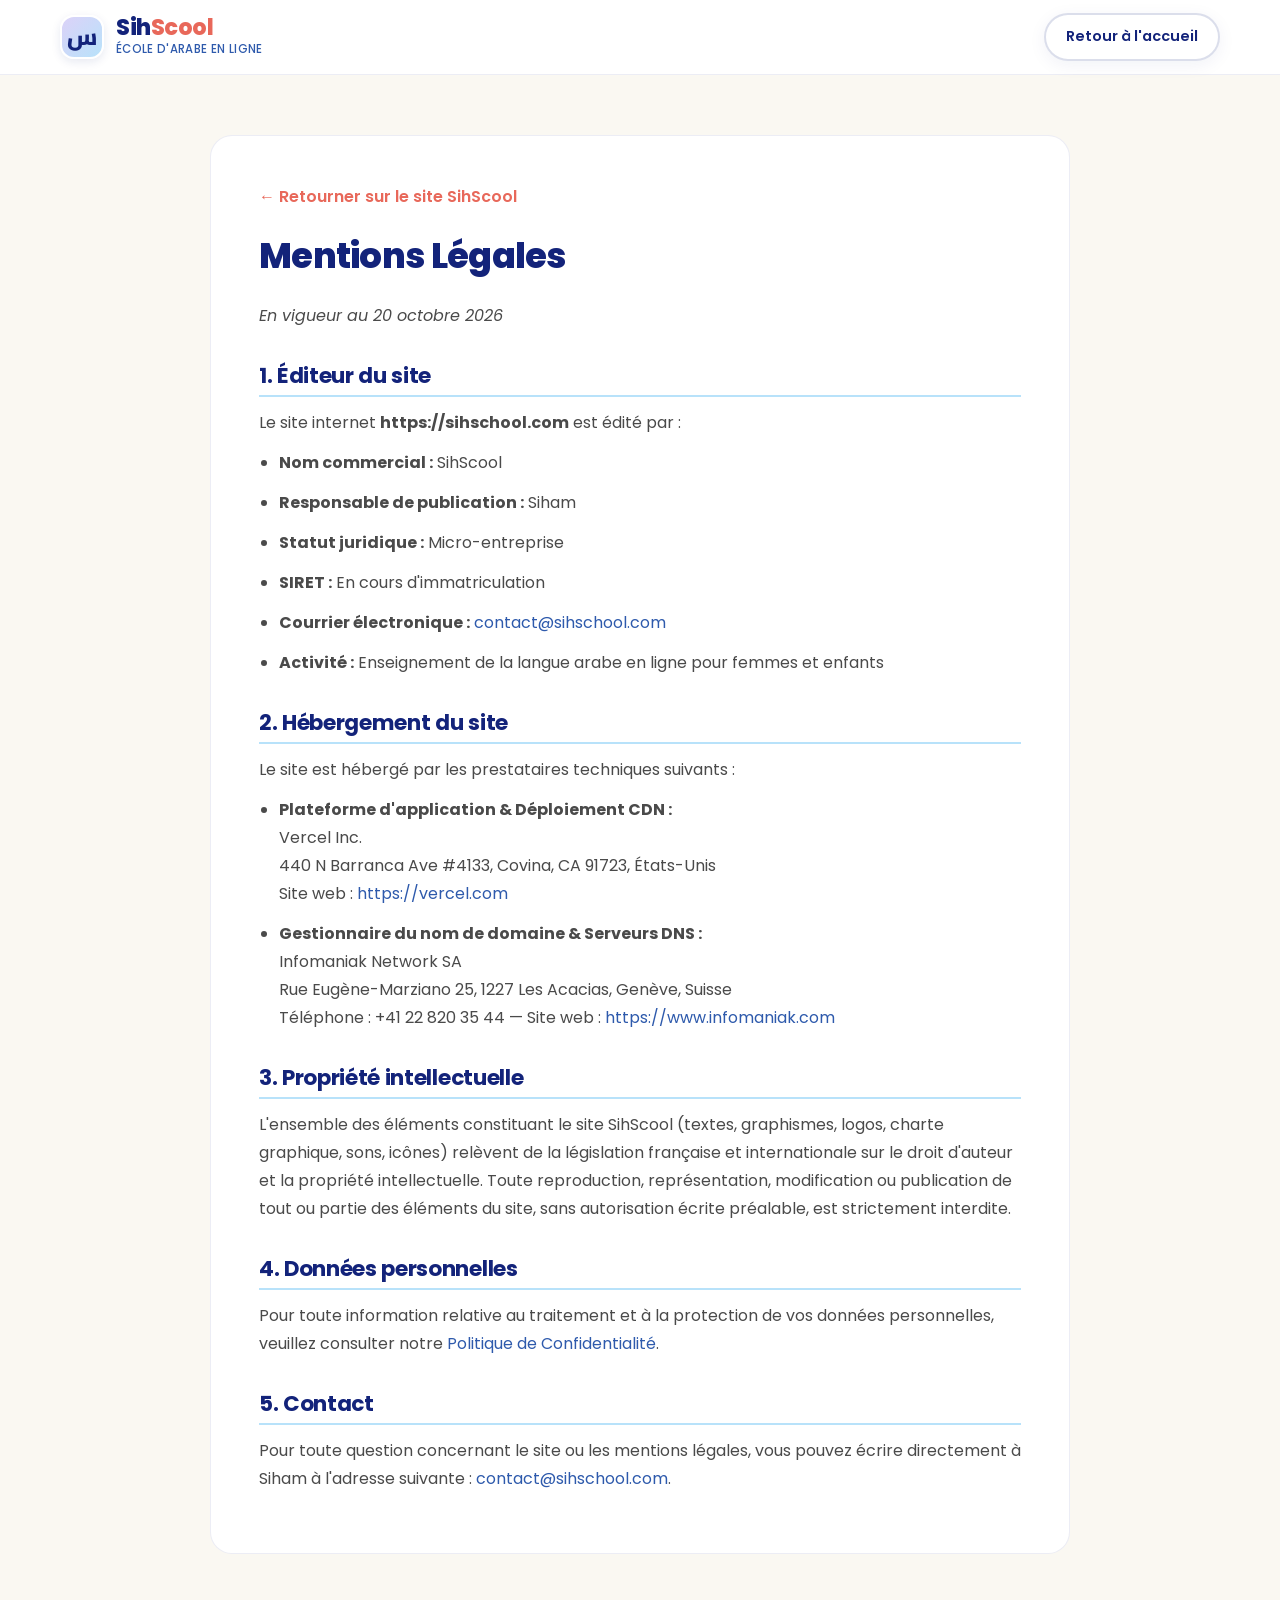
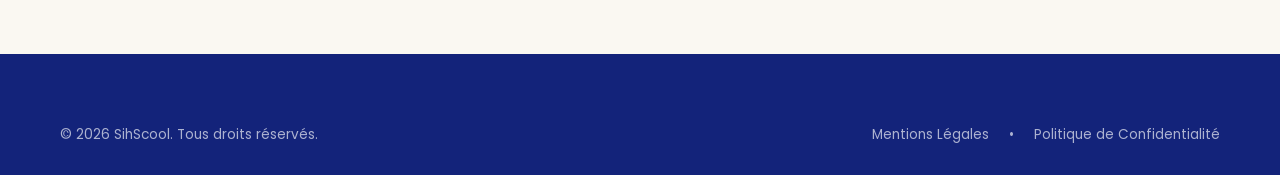
==== mentions-legales.html @ 09b66fe3 "Apply detailed revisions: 2 formulas (Groupe 30€ & Particulière sur demande), 3 official courses, na" ====
<!DOCTYPE html>
<html lang="fr" dir="ltr">
<head>
  <meta charset="UTF-8">
  <meta name="viewport" content="width=device-width, initial-scale=1.0">
  <title>Mentions Légales | SihScool</title>
  <meta name="description" content="Mentions légales du site SihScool, école d'arabe en ligne bienveillante pour femmes et enfants.">
  <meta name="theme-color" content="#13237A">
  <link rel="icon" href="data:image/svg+xml,<svg xmlns=%22http://www.w3.org/2000/svg%22 viewBox=%220 0 32 32%22 width=%2232%22 height=%2232%22><circle cx=%2216%22 cy=%2216%22 r=%2216%22 fill=%22%2313237A%22/><text x=%2216%22 y=%2222%22 font-size=%2218%22 text-anchor=%22middle%22 fill=%22%23FCF7EB%22 font-family=%22sans-serif%22 font-weight=%22bold%22>س</text></svg>">
  <link rel="preconnect" href="https://fonts.googleapis.com">
  <link rel="preconnect" href="https://fonts.gstatic.com" crossorigin>
  <link href="https://fonts.googleapis.com/css2?family=Cairo:wght@600;700&family=Poppins:wght@400;500;600;700&display=swap" rel="stylesheet">
  <link rel="stylesheet" href="css/style.css">
  <style>
    .legal-content-section {
      padding: 60px 0 100px;
      background-color: var(--c-ivory);
      min-height: 70vh;
    }
    .legal-card {
      background: #FFFFFF;
      border-radius: var(--radius-lg);
      padding: 48px;
      box-shadow: var(--shadow-sm);
      border: 1px solid rgba(19, 35, 122, 0.08);
      max-width: 860px;
      margin: 0 auto;
    }
    .legal-card h1 {
      font-size: 2.2rem;
      color: var(--c-night-blue);
      margin-bottom: 24px;
    }
    .legal-card h2 {
      font-size: 1.35rem;
      color: var(--c-night-blue);
      margin-top: 32px;
      margin-bottom: 12px;
      border-bottom: 2px solid var(--c-sky-blue);
      padding-bottom: 6px;
    }
    .legal-card p, .legal-card li {
      font-size: 1rem;
      color: #4A4A4A;
      line-height: 1.75;
      margin-bottom: 12px;
    }
    .legal-card ul {
      margin-left: 20px;
      margin-bottom: 16px;
    }
    .legal-back-link {
      display: inline-flex;
      align-items: center;
      gap: 8px;
      color: var(--c-coral);
      font-weight: 600;
      margin-bottom: 24px;
      text-decoration: none;
    }
    .legal-back-link:hover {
      text-decoration: underline;
    }
  </style>
</head>
<body>

  <!-- Header -->
  <header class="site-header">
    <div class="container nav-container">
      <a href="index.html" class="brand-logo" aria-label="SihScool - Accueil">
        <div class="logo-icon-box" aria-hidden="true">س</div>
        <div class="logo-text-group">
          <span class="logo-name">Sih<span>Scool</span></span>
          <span class="logo-tagline">École d'Arabe en Ligne</span>
        </div>
      </a>
      <div class="nav-actions">
        <a href="index.html" class="btn btn-secondary btn-sm">Retour à l'accueil</a>
      </div>
    </div>
  </header>

  <main class="legal-content-section">
    <div class="container">
      <div class="legal-card">
        <a href="index.html" class="legal-back-link">&larr; Retourner sur le site SihScool</a>
        
        <h1>Mentions Légales</h1>
        <p><em>En vigueur au 20 octobre 2026</em></p>

        <h2>1. Éditeur du site</h2>
        <p>Le site internet <strong>https://sihschool.com</strong> est édité par :</p>
        <ul>
          <li><strong>Nom commercial :</strong> SihScool</li>
          <li><strong>Responsable de publication :</strong> Siham</li>
          <li><strong>Statut juridique :</strong> Micro-entreprise</li>
          <li><strong>SIRET :</strong> En cours d'immatriculation</li>
          <li><strong>Courrier électronique :</strong> <a href="mailto:contact@sihschool.com">contact@sihschool.com</a></li>
          <li><strong>Activité :</strong> Enseignement de la langue arabe en ligne pour femmes et enfants</li>
        </ul>

        <h2>2. Hébergement du site</h2>
        <p>Le site est hébergé par les prestataires techniques suivants :</p>
        <ul>
          <li><strong>Plateforme d'application & Déploiement CDN :</strong><br>
            Vercel Inc.<br>
            440 N Barranca Ave #4133, Covina, CA 91723, États-Unis<br>
            Site web : <a href="https://vercel.com" target="_blank" rel="noopener noreferrer">https://vercel.com</a>
          </li>
          <li><strong>Gestionnaire du nom de domaine & Serveurs DNS :</strong><br>
            Infomaniak Network SA<br>
            Rue Eugène-Marziano 25, 1227 Les Acacias, Genève, Suisse<br>
            Téléphone : +41 22 820 35 44 — Site web : <a href="https://www.infomaniak.com" target="_blank" rel="noopener noreferrer">https://www.infomaniak.com</a>
          </li>
        </ul>

        <h2>3. Propriété intellectuelle</h2>
        <p>
          L'ensemble des éléments constituant le site SihScool (textes, graphismes, logos, charte graphique, sons, icônes) relèvent de la législation française et internationale sur le droit d'auteur et la propriété intellectuelle. Toute reproduction, représentation, modification ou publication de tout ou partie des éléments du site, sans autorisation écrite préalable, est strictement interdite.
        </p>

        <h2>4. Données personnelles</h2>
        <p>
          Pour toute information relative au traitement et à la protection de vos données personnelles, veuillez consulter notre <a href="politique-de-confidentialite.html">Politique de Confidentialité</a>.
        </p>

        <h2>5. Contact</h2>
        <p>
          Pour toute question concernant le site ou les mentions légales, vous pouvez écrire directement à Siham à l'adresse suivante : <a href="mailto:contact@sihschool.com">contact@sihschool.com</a>.
        </p>
      </div>
    </div>
  </main>

  <footer class="site-footer">
    <div class="container">
      <div class="footer-bottom" style="border-top: none; padding-top: 0;">
        <div>&copy; 2026 SihScool. Tous droits réservés.</div>
        <div class="footer-legal-links">
          <a href="mentions-legales.html">Mentions Légales</a>
          <span>•</span>
          <a href="politique-de-confidentialite.html">Politique de Confidentialité</a>
        </div>
      </div>
    </div>
  </footer>

</body>
</html>
---- css/style.css ----
/* ==========================================================================
   SIHSCOOL - Modern, Warm & Elegant Showcase Website
   Design System & Master Stylesheet
   Palette:
     --c-night-blue: #13237A (Titres et texte principal)
     --c-blue:       #2E5AAC (Liens et éléments secondaires)
     --c-coral:      #E8685A (Boutons CTA et mises en avant)
     --c-violet:     #8B6FD1 (Accents, badges, icônes)
     --c-yellow:     #FDE678 (Surlignages, étoiles, détails)
     --c-cream:      #FCF7EB (Fond des cartes)
     --c-lavender:   #DCD2F8 (Fonds de sections alternées)
     --c-sky-blue:   #B8E2FA (Fonds de sections alternées)
     --hero-grad-start: #B0DEFA
     --hero-grad-end:   #FAF4E4
   ========================================================================== */

@import url('https://fonts.googleapis.com/css2?family=Cairo:wght@500;600;700;800;900&family=Poppins:ital,wght@0,300;0,400;0,500;0,600;0,700;0,800;1,400;1,600&display=swap');

/* --- CSS VARIABLES & TOKENS --- */
:root {
  --c-night-blue: #13237A;
  --c-night-blue-rgb: 19, 35, 122;
  --c-night-blue-soft: #243588;
  --c-blue: #2E5AAC;
  --c-blue-rgb: 46, 90, 172;
  --c-coral: #E8685A;
  --c-coral-rgb: 232, 104, 90;
  --c-coral-hover: #D75547;
  --c-coral-light: #FBECE9;
  --c-violet: #8B6FD1;
  --c-violet-rgb: 139, 111, 209;
  --c-violet-light: #F1EEFB;
  --c-yellow: #FDE678;
  --c-yellow-rgb: 253, 230, 120;
  --c-cream: #FCF7EB;
  --c-cream-card: #FFFFFF;
  --c-lavender: #DCD2F8;
  --c-lavender-soft: #EDE8FC;
  --c-sky-blue: #B8E2FA;
  --c-sky-blue-soft: #E8F5FD;
  --hero-grad-start: #B0DEFA;
  --hero-grad-end: #FAF4E4;
  
  --c-text: #13237A;
  --c-text-muted: #3B4B8E;
  --c-white: #FFFFFF;
  
  /* Fonts */
  --font-main: 'Poppins', -apple-system, BlinkMacSystemFont, "Segoe UI", Roboto, sans-serif;
  --font-arabic: 'Cairo', 'Tajawal', -apple-system, sans-serif;
  
  /* Radii */
  --radius-sm: 8px;
  --radius-md: 14px;
  --radius-lg: 22px;
  --radius-xl: 32px;
  --radius-pill: 9999px;
  
  /* Shadows */
  --shadow-subtle: 0 4px 18px rgba(19, 35, 122, 0.06);
  --shadow-card: 0 10px 30px rgba(19, 35, 122, 0.08);
  --shadow-hover: 0 18px 40px rgba(19, 35, 122, 0.14);
  --shadow-coral: 0 8px 24px rgba(232, 104, 90, 0.35);
  
  /* Transitions */
  --trans-fast: 0.2s ease;
  --trans-normal: 0.3s cubic-bezier(0.16, 1, 0.3, 1);
  --trans-bounce: 0.4s cubic-bezier(0.34, 1.56, 0.64, 1);
  
  --container-max: 1200px;
}

/* --- RESET & GLOBAL BASE --- */
*, *::before, *::after {
  box-sizing: border-box;
  margin: 0;
  padding: 0;
}

html {
  scroll-behavior: smooth;
  font-size: 16px;
  -webkit-text-size-adjust: 100%;
}

body {
  font-family: var(--font-main);
  color: var(--c-text);
  background-color: #FAF8F2;
  line-height: 1.6;
  overflow-x: hidden;
  -webkit-font-smoothing: antialiased;
}

/* Typography Headings */
h1, h2, h3, h4, h5, h6 {
  color: var(--c-night-blue);
  font-family: var(--font-main);
  font-weight: 700;
  line-height: 1.25;
}

h1 {
  font-size: clamp(2.1rem, 4.5vw, 3.4rem);
  font-weight: 800;
  letter-spacing: -0.02em;
}

h2 {
  font-size: clamp(1.75rem, 3.2vw, 2.4rem);
  letter-spacing: -0.015em;
}

h3 {
  font-size: clamp(1.2rem, 2vw, 1.45rem);
  font-weight: 600;
}

p {
  color: var(--c-text-muted);
  font-size: 1.025rem;
  font-weight: 400;
}

a {
  color: var(--c-blue);
  text-decoration: none;
  transition: color var(--trans-fast);
}

a:hover {
  color: var(--c-night-blue);
}

img {
  max-width: 100%;
  height: auto;
  display: block;
}

button {
  font-family: inherit;
  cursor: pointer;
  border: none;
  background: none;
}

/* Arabic typography helper */
.ar-text {
  font-family: var(--font-arabic);
  direction: rtl;
  font-weight: 700;
  letter-spacing: 0;
  display: inline-block;
}

/* Highlight Yellow Decorator */
.highlight-yellow {
  background: linear-gradient(120deg, rgba(253, 230, 120, 0) 0%, rgba(253, 230, 120, 0.85) 15%, rgba(253, 230, 120, 0.95) 85%, rgba(253, 230, 120, 0) 100%);
  padding: 0.05em 0.3em;
  border-radius: 6px;
  display: inline;
  position: relative;
}

/* Layout container */
.container {
  width: 100%;
  max-width: var(--container-max);
  margin-left: auto;
  margin-right: auto;
  padding-left: 20px;
  padding-right: 20px;
}

/* Section Common Styling */
section {
  padding: 85px 0;
  position: relative;
}

@media (max-width: 768px) {
  section {
    padding: 55px 0;
  }
}

.section-header {
  text-align: center;
  max-width: 700px;
  margin: 0 auto 50px auto;
}

.section-badge {
  display: inline-flex;
  align-items: center;
  gap: 8px;
  background-color: var(--c-violet-light);
  color: var(--c-violet);
  padding: 6px 16px;
  border-radius: var(--radius-pill);
  font-size: 0.88rem;
  font-weight: 600;
  margin-bottom: 14px;
  box-shadow: 0 2px 8px rgba(139, 111, 209, 0.15);
}

.section-badge .ar-badge {
  font-family: var(--font-arabic);
  font-size: 0.95rem;
}

.section-header h2 {
  margin-bottom: 14px;
}

.section-header p {
  font-size: 1.08rem;
}

/* Background Variations */
.bg-cream {
  background-color: var(--c-cream);
}

.bg-lavender {
  background-color: var(--c-lavender);
}

.bg-sky-blue {
  background-color: var(--c-sky-blue);
}

.bg-white {
  background-color: var(--c-white);
}

/* Subtle Geometric Pattern Overlay */
.pattern-overlay {
  background-image: radial-gradient(rgba(19, 35, 122, 0.05) 1.5px, transparent 1.5px);
  background-size: 24px 24px;
}

/* --- BUTTONS --- */
.btn {
  display: inline-flex;
  align-items: center;
  justify-content: center;
  gap: 10px;
  padding: 14px 28px;
  border-radius: var(--radius-pill);
  font-weight: 600;
  font-size: 1rem;
  transition: all var(--trans-normal);
  text-align: center;
  cursor: pointer;
  border: 2px solid transparent;
}

.btn-coral {
  background-color: var(--c-coral);
  color: var(--c-white);
  box-shadow: var(--shadow-coral);
}

.btn-coral:hover {
  background-color: var(--c-coral-hover);
  color: var(--c-white);
  transform: translateY(-2px);
  box-shadow: 0 12px 28px rgba(232, 104, 90, 0.45);
}

.btn-secondary {
  background-color: var(--c-white);
  color: var(--c-night-blue);
  border-color: rgba(19, 35, 122, 0.15);
  box-shadow: var(--shadow-subtle);
}

.btn-secondary:hover {
  background-color: var(--c-cream);
  color: var(--c-blue);
  border-color: var(--c-blue);
  transform: translateY(-2px);
}

.btn-violet {
  background-color: var(--c-violet);
  color: var(--c-white);
  box-shadow: 0 6px 20px rgba(139, 111, 209, 0.35);
}

.btn-violet:hover {
  background-color: #7A5EC0;
  color: var(--c-white);
  transform: translateY(-2px);
}

.btn-whatsapp {
  background-color: #25D366;
  color: #FFFFFF;
  box-shadow: 0 6px 20px rgba(37, 211, 102, 0.35);
}

.btn-whatsapp:hover {
  background-color: #20BA5A;
  color: #FFFFFF;
  transform: translateY(-2px);
}

.btn-sm {
  padding: 10px 20px;
  font-size: 0.9rem;
}

.btn-lg {
  padding: 16px 34px;
  font-size: 1.08rem;
}

/* --- TOP ANNOUNCEMENT BAR --- */
.top-bar {
  background: linear-gradient(90deg, var(--c-night-blue) 0%, #20359C 100%);
  color: #FFFFFF;
  font-size: 0.85rem;
  padding: 9px 15px;
  text-align: center;
  position: relative;
  z-index: 102;
  font-weight: 500;
}

.top-bar strong {
  color: var(--c-yellow);
}

.top-bar a {
  color: var(--c-yellow);
  text-decoration: underline;
  margin-left: 8px;
  font-weight: 600;
}

.top-bar a:hover {
  color: #FFFFFF;
}

/* --- NAVBAR HEADER --- */
.site-header {
  position: sticky;
  top: 0;
  left: 0;
  right: 0;
  z-index: 100;
  background-color: rgba(255, 255, 255, 0.94);
  backdrop-filter: blur(14px);
  -webkit-backdrop-filter: blur(14px);
  border-bottom: 1px solid rgba(19, 35, 122, 0.08);
  transition: all var(--trans-fast);
}

.site-header.scrolled {
  box-shadow: 0 4px 20px rgba(19, 35, 122, 0.08);
}

.nav-container {
  display: flex;
  align-items: center;
  justify-content: space-between;
  height: 74px;
}

/* Brand Logo */
.brand-logo {
  display: flex;
  align-items: center;
  gap: 12px;
  text-decoration: none;
}

.logo-icon-box {
  width: 44px;
  height: 44px;
  border-radius: var(--radius-md);
  background: linear-gradient(135deg, var(--c-lavender) 0%, var(--c-sky-blue) 100%);
  display: flex;
  align-items: center;
  justify-content: center;
  color: var(--c-night-blue);
  font-family: var(--font-arabic);
  font-size: 1.45rem;
  font-weight: 800;
  box-shadow: 0 3px 10px rgba(19, 35, 122, 0.1);
  border: 2px solid #FFFFFF;
}

.logo-text-group {
  display: flex;
  flex-direction: column;
}

.logo-name {
  font-size: 1.4rem;
  font-weight: 800;
  color: var(--c-night-blue);
  letter-spacing: -0.02em;
  line-height: 1.1;
}

.logo-name span {
  color: var(--c-coral);
}

.logo-tagline {
  font-size: 0.72rem;
  color: var(--c-blue);
  font-weight: 500;
  letter-spacing: 0.03em;
  text-transform: uppercase;
}

/* Navigation Links */
.nav-menu {
  display: flex;
  align-items: center;
  list-style: none;
  gap: 24px;
}

.nav-link {
  font-size: 0.95rem;
  font-weight: 500;
  color: var(--c-night-blue);
  padding: 6px 2px;
  position: relative;
  transition: color var(--trans-fast);
}

.nav-link::after {
  content: '';
  position: absolute;
  bottom: 0;
  left: 0;
  width: 0;
  height: 2.5px;
  background-color: var(--c-coral);
  border-radius: var(--radius-pill);
  transition: width var(--trans-fast);
}

.nav-link:hover {
  color: var(--c-blue);
}

.nav-link:hover::after {
  width: 100%;
}

.nav-actions {
  display: flex;
  align-items: center;
  gap: 14px;
}

/* Mobile Toggle Hamburger */
.mobile-toggle {
  display: none;
  flex-direction: column;
  justify-content: space-around;
  width: 32px;
  height: 32px;
  background: transparent;
  border: none;
  cursor: pointer;
  padding: 0;
  z-index: 105;
}

.mobile-toggle span {
  width: 100%;
  height: 3px;
  background-color: var(--c-night-blue);
  border-radius: 4px;
  transition: all var(--trans-normal);
}

.mobile-toggle.active span:nth-child(1) {
  transform: translateY(10px) rotate(45deg);
}

.mobile-toggle.active span:nth-child(2) {
  opacity: 0;
}

.mobile-toggle.active span:nth-child(3) {
  transform: translateY(-10px) rotate(-45deg);
}

/* Mobile Drawer */
@media (max-width: 991px) {
  .mobile-toggle {
    display: flex;
  }
  
  .nav-menu {
    position: fixed;
    top: 0;
    right: -100%;
    width: 82%;
    max-width: 380px;
    height: 100vh;
    background-color: #FFFFFF;
    flex-direction: column;
    align-items: flex-start;
    padding: 100px 30px 40px 30px;
    gap: 20px;
    box-shadow: -10px 0 30px rgba(19, 35, 122, 0.15);
    transition: right 0.35s cubic-bezier(0.16, 1, 0.3, 1);
    z-index: 101;
    overflow-y: auto;
  }
  
  .nav-menu.open {
    right: 0;
  }
  
  .nav-link {
    font-size: 1.15rem;
    font-weight: 600;
    width: 100%;
    padding: 10px 0;
    border-bottom: 1px solid rgba(19, 35, 122, 0.06);
  }
  
  .nav-actions {
    display: none;
  }
  
  .nav-menu .mobile-nav-cta {
    display: block;
    width: 100%;
    margin-top: 15px;
  }
}

@media (min-width: 992px) {
  .nav-menu .mobile-nav-cta {
    display: none;
  }
}

/* --- HERO SECTION --- */
.hero-section {
  background: linear-gradient(180deg, var(--hero-grad-start) 0%, var(--hero-grad-end) 100%);
  padding: 70px 0 90px 0;
  position: relative;
  overflow: hidden;
}

.hero-grid {
  display: grid;
  grid-template-columns: 1.15fr 0.95fr;
  align-items: center;
  gap: 48px;
}

@media (max-width: 991px) {
  .hero-grid {
    grid-template-columns: 1fr;
    text-align: center;
    gap: 40px;
  }
}

.hero-content {
  position: relative;
  z-index: 2;
}

.hero-tag {
  display: inline-flex;
  align-items: center;
  gap: 10px;
  background-color: rgba(255, 255, 255, 0.9);
  color: var(--c-night-blue);
  padding: 8px 18px;
  border-radius: var(--radius-pill);
  font-size: 0.9rem;
  font-weight: 600;
  margin-bottom: 20px;
  box-shadow: 0 4px 14px rgba(19, 35, 122, 0.08);
  border: 1px solid rgba(255, 255, 255, 0.8);
}

.hero-tag .sparkle {
  color: var(--c-coral);
}

.hero-arabic-welcome {
  font-family: var(--font-arabic);
  font-size: 1.5rem;
  font-weight: 700;
  color: var(--c-violet);
  margin-bottom: 8px;
  display: flex;
  align-items: center;
  gap: 12px;
}

@media (max-width: 991px) {
  .hero-arabic-welcome {
    justify-content: center;
  }
}

.hero-arabic-welcome::before,
.hero-arabic-welcome::after {
  content: '✦';
  font-size: 0.9rem;
  color: var(--c-yellow);
}

.hero-title {
  margin-bottom: 22px;
}

.hero-description {
  font-size: 1.15rem;
  line-height: 1.7;
  color: var(--c-text-muted);
  margin-bottom: 32px;
  max-width: 580px;
}

@media (max-width: 991px) {
  .hero-description {
    margin-left: auto;
    margin-right: auto;
  }
}

.hero-cta-group {
  display: flex;
  flex-wrap: wrap;
  align-items: center;
  gap: 16px;
  margin-bottom: 34px;
}

@media (max-width: 991px) {
  .hero-cta-group {
    justify-content: center;
  }
}

.hero-trust-row {
  display: flex;
  align-items: center;
  flex-wrap: wrap;
  gap: 22px;
  padding-top: 18px;
  border-top: 1px solid rgba(19, 35, 122, 0.1);
}

@media (max-width: 991px) {
  .hero-trust-row {
    justify-content: center;
  }
}

.trust-item {
  display: flex;
  align-items: center;
  gap: 8px;
  font-size: 0.88rem;
  font-weight: 600;
  color: var(--c-night-blue);
}

.trust-icon {
  width: 24px;
  height: 24px;
  border-radius: 50%;
  background-color: var(--c-cream);
  display: inline-flex;
  align-items: center;
  justify-content: center;
  color: var(--c-coral);
  font-size: 0.8rem;
}

/* Hero Media / Illustration with Arch */
.hero-media-wrapper {
  position: relative;
  display: flex;
  justify-content: center;
}

.arch-frame {
  position: relative;
  width: 100%;
  max-width: 480px;
  border-radius: 240px 240px 32px 32px;
  overflow: hidden;
  box-shadow: 0 20px 50px rgba(19, 35, 122, 0.18);
  border: 8px solid #FFFFFF;
  background-color: var(--c-cream);
}

.arch-frame img {
  width: 100%;
  height: 100%;
  object-fit: cover;
  transition: transform 0.6s ease;
}

.arch-frame:hover img {
  transform: scale(1.03);
}

/* Floating Elements & Badges */
.floating-badge {
  position: absolute;
  background: rgba(255, 255, 255, 0.95);
  backdrop-filter: blur(8px);
  padding: 12px 18px;
  border-radius: var(--radius-lg);
  box-shadow: 0 10px 30px rgba(19, 35, 122, 0.12);
  display: flex;
  align-items: center;
  gap: 12px;
  z-index: 3;
  border: 1px solid rgba(255, 255, 255, 0.8);
  animation: floatSlow 5s ease-in-out infinite;
}

.badge-top-left {
  top: 8%;
  left: -20px;
  animation-delay: 0s;
}

.badge-bottom-right {
  bottom: 10%;
  right: -15px;
  animation-delay: 2.5s;
}

@media (max-width: 576px) {
  .badge-top-left {
    left: 5px;
    top: 2%;
    padding: 8px 12px;
    font-size: 0.8rem;
  }
  .badge-bottom-right {
    right: 5px;
    bottom: 2%;
    padding: 8px 12px;
    font-size: 0.8rem;
  }
}

.floating-badge .badge-icon {
  width: 38px;
  height: 38px;
  border-radius: var(--radius-md);
  background-color: var(--c-lavender);
  display: flex;
  align-items: center;
  justify-content: center;
  color: var(--c-violet);
  font-size: 1.2rem;
}

.floating-badge .badge-title {
  font-size: 0.85rem;
  font-weight: 700;
  color: var(--c-night-blue);
  line-height: 1.2;
}

.floating-badge .badge-sub {
  font-size: 0.75rem;
  color: var(--c-blue);
  font-weight: 500;
}

/* Decorative Floating Arabic Letters */
.arabic-letter-particle {
  position: absolute;
  font-family: var(--font-arabic);
  font-size: 2.2rem;
  font-weight: 800;
  color: rgba(139, 111, 209, 0.28);
  pointer-events: none;
  user-select: none;
  animation: floatLetter 6s ease-in-out infinite alternate;
}

.letter-1 { top: 12%; left: 8%; animation-duration: 7s; }
.letter-2 { bottom: 15%; left: 15%; font-size: 3rem; color: rgba(232, 104, 90, 0.22); animation-duration: 9s; }
.letter-3 { top: 18%; right: 6%; font-size: 2.6rem; color: rgba(46, 90, 172, 0.25); animation-duration: 8s; }
.letter-4 { bottom: 25%; right: 12%; animation-duration: 6.5s; }

@keyframes floatSlow {
  0%, 100% { transform: translateY(0); }
  50% { transform: translateY(-10px); }
}

@keyframes floatLetter {
  0% { transform: translateY(0) rotate(0deg); }
  100% { transform: translateY(-16px) rotate(6deg); }
}

/* --- STATS / REASSURANCE BAR --- */
.stats-bar {
  background-color: #FFFFFF;
  padding: 34px 0;
  border-bottom: 1px solid rgba(19, 35, 122, 0.06);
}

.stats-grid {
  display: grid;
  grid-template-columns: repeat(4, 1fr);
  gap: 24px;
}

@media (max-width: 991px) {
  .stats-grid {
    grid-template-columns: repeat(2, 1fr);
  }
}

@media (max-width: 576px) {
  .stats-grid {
    grid-template-columns: 1fr;
    gap: 18px;
  }
}

.stat-card {
  display: flex;
  align-items: center;
  gap: 16px;
  padding: 12px 16px;
  border-radius: var(--radius-md);
  background-color: var(--c-cream);
  border: 1px solid rgba(19, 35, 122, 0.05);
  transition: transform var(--trans-fast);
}

.stat-card:hover {
  transform: translateY(-3px);
  background-color: #FFFFFF;
  box-shadow: var(--shadow-subtle);
}

.stat-icon {
  width: 48px;
  height: 48px;
  border-radius: var(--radius-md);
  background: linear-gradient(135deg, var(--c-sky-blue) 0%, var(--c-lavender) 100%);
  display: flex;
  align-items: center;
  justify-content: center;
  color: var(--c-night-blue);
  font-size: 1.3rem;
  flex-shrink: 0;
}

.stat-info h4 {
  font-size: 1.15rem;
  font-weight: 700;
  color: var(--c-night-blue);
  line-height: 1.2;
}

.stat-info p {
  font-size: 0.85rem;
  color: var(--c-text-muted);
}

/* --- FORMATIONS SECTION --- */
.formations-section {
  background-color: #FAF8F2;
}

.course-filter-nav {
  display: flex;
  justify-content: center;
  gap: 12px;
  margin-bottom: 45px;
  flex-wrap: wrap;
}

.filter-btn {
  padding: 10px 24px;
  border-radius: var(--radius-pill);
  font-size: 0.95rem;
  font-weight: 600;
  color: var(--c-night-blue);
  background-color: #FFFFFF;
  border: 1.5px solid rgba(19, 35, 122, 0.12);
  transition: all var(--trans-fast);
  cursor: pointer;
}

.filter-btn:hover {
  border-color: var(--c-blue);
  color: var(--c-blue);
}

.filter-btn.active {
  background-color: var(--c-night-blue);
  color: #FFFFFF;
  border-color: var(--c-night-blue);
  box-shadow: 0 4px 16px rgba(19, 35, 122, 0.2);
}

.courses-grid {
  display: grid;
  grid-template-columns: repeat(3, 1fr);
  gap: 32px;
}

@media (max-width: 991px) {
  .courses-grid {
    grid-template-columns: repeat(2, 1fr);
  }
}

@media (max-width: 767px) {
  .courses-grid {
    grid-template-columns: 1fr;
  }
}

.course-card {
  background-color: var(--c-cream);
  border-radius: var(--radius-xl);
  padding: 32px 28px;
  display: flex;
  flex-direction: column;
  border: 1px solid rgba(19, 35, 122, 0.08);
  box-shadow: var(--shadow-subtle);
  transition: all var(--trans-normal);
  position: relative;
  overflow: hidden;
}

.course-card::before {
  content: '';
  position: absolute;
  top: 0;
  left: 0;
  right: 0;
  height: 6px;
  background: linear-gradient(90deg, var(--c-violet) 0%, var(--c-coral) 100%);
  opacity: 0;
  transition: opacity var(--trans-fast);
}

.course-card:hover {
  transform: translateY(-8px);
  box-shadow: var(--shadow-card);
  border-color: rgba(139, 111, 209, 0.3);
}

.course-card:hover::before {
  opacity: 1;
}

.card-top-meta {
  display: flex;
  align-items: center;
  justify-content: space-between;
  margin-bottom: 20px;
}

.audience-badge {
  display: inline-flex;
  align-items: center;
  gap: 6px;
  padding: 6px 14px;
  border-radius: var(--radius-pill);
  font-size: 0.8rem;
  font-weight: 700;
  text-transform: uppercase;
  letter-spacing: 0.04em;
}

.badge-women {
  background-color: var(--c-lavender);
  color: var(--c-night-blue);
}

.badge-kids {
  background-color: var(--c-sky-blue);
  color: var(--c-night-blue);
}

.badge-both {
  background-color: var(--c-yellow);
  color: var(--c-night-blue);
}

.arabic-pill {
  font-family: var(--font-arabic);
  font-size: 1.3rem;
  color: var(--c-violet);
  background-color: #FFFFFF;
  width: 44px;
  height: 44px;
  border-radius: 50%;
  display: flex;
  align-items: center;
  justify-content: center;
  box-shadow: 0 3px 10px rgba(19, 35, 122, 0.08);
}

.course-card h3 {
  font-size: 1.4rem;
  margin-bottom: 12px;
  color: var(--c-night-blue);
}

.course-card .course-desc {
  font-size: 0.95rem;
  color: var(--c-text-muted);
  line-height: 1.6;
  margin-bottom: 24px;
  flex-grow: 1;
}

.course-features-list {
  list-style: none;
  margin-bottom: 26px;
  padding-top: 18px;
  border-top: 1px solid rgba(19, 35, 122, 0.08);
}

.course-features-list li {
  display: flex;
  align-items: flex-start;
  gap: 10px;
  font-size: 0.9rem;
  color: var(--c-night-blue);
  margin-bottom: 10px;
}

.course-features-list li svg {
  color: var(--c-coral);
  flex-shrink: 0;
  margin-top: 3px;
}

.course-card-footer {
  margin-top: auto;
}

/* --- ESPACE FEMMES SECTION --- */
.women-section {
  background-color: var(--c-lavender);
  position: relative;
  overflow: hidden;
}

.split-layout {
  display: grid;
  grid-template-columns: 1fr 1fr;
  align-items: center;
  gap: 56px;
}

@media (max-width: 991px) {
  .split-layout {
    grid-template-columns: 1fr;
    gap: 40px;
  }
}

.split-visual {
  position: relative;
}

.arch-visual-card {
  border-radius: 200px 200px 28px 28px;
  overflow: hidden;
  box-shadow: 0 18px 45px rgba(19, 35, 122, 0.15);
  border: 7px solid #FFFFFF;
  background-color: #FFFFFF;
}

.arch-visual-card img {
  width: 100%;
  height: 480px;
  object-fit: cover;
}

@media (max-width: 767px) {
  .arch-visual-card img {
    height: 340px;
  }
}

.feature-benefits-list {
  display: flex;
  flex-direction: column;
  gap: 20px;
  margin: 30px 0 36px 0;
}

.benefit-card {
  display: flex;
  align-items: flex-start;
  gap: 16px;
  background-color: rgba(255, 255, 255, 0.85);
  backdrop-filter: blur(8px);
  padding: 18px 22px;
  border-radius: var(--radius-lg);
  border: 1px solid rgba(255, 255, 255, 0.9);
  box-shadow: 0 4px 16px rgba(19, 35, 122, 0.05);
  transition: transform var(--trans-fast);
}

.benefit-card:hover {
  transform: translateX(6px);
  background-color: #FFFFFF;
}

.benefit-icon-box {
  width: 44px;
  height: 44px;
  border-radius: var(--radius-md);
  background-color: var(--c-violet-light);
  color: var(--c-violet);
  display: flex;
  align-items: center;
  justify-content: center;
  font-size: 1.25rem;
  flex-shrink: 0;
}

.benefit-text h4 {
  font-size: 1.08rem;
  color: var(--c-night-blue);
  margin-bottom: 4px;
}

.benefit-text p {
  font-size: 0.92rem;
  color: var(--c-text-muted);
  line-height: 1.5;
}

/* --- ESPACE ENFANTS SECTION --- */
.kids-section {
  background-color: var(--c-sky-blue);
  position: relative;
  overflow: hidden;
}

.kids-visual-card {
  border-radius: 28px 28px 200px 200px;
  overflow: hidden;
  box-shadow: 0 18px 45px rgba(19, 35, 122, 0.15);
  border: 7px solid #FFFFFF;
  background-color: #FFFFFF;
}

.kids-visual-card img {
  width: 100%;
  height: 480px;
  object-fit: cover;
}

@media (max-width: 767px) {
  .kids-visual-card img {
    height: 340px;
  }
}

.kids-card-style {
  background-color: rgba(255, 255, 255, 0.88);
}

.kids-card-style .benefit-icon-box {
  background-color: var(--c-yellow);
  color: var(--c-night-blue);
}

/* --- INTERACTIVE MINI ATELIER DE L'ALPHABET (AVEC VRAIS SONS NOUVELLE VERSION MOBILE) --- */
.alphabet-workshop {
  background-color: #FAF8F2;
  border-top: 1px dashed rgba(19, 35, 122, 0.12);
  border-bottom: 1px dashed rgba(19, 35, 122, 0.12);
  text-align: center;
  padding: 85px 0;
}

.alphabet-grid {
  display: grid;
  grid-template-columns: repeat(8, 1fr);
  gap: 14px;
  max-width: 900px;
  margin: 0 auto 30px auto;
}

@media (max-width: 991px) {
  .alphabet-grid {
    grid-template-columns: repeat(4, 1fr);
  }
}

@media (max-width: 576px) {
  .alphabet-grid {
    grid-template-columns: repeat(4, 1fr);
    gap: 10px;
  }
}

.letter-btn {
  background-color: #FFFFFF;
  border: 2px solid rgba(19, 35, 122, 0.1);
  border-radius: var(--radius-lg);
  padding: 16px 8px;
  display: flex;
  flex-direction: column;
  align-items: center;
  justify-content: center;
  cursor: pointer;
  transition: all var(--trans-bounce);
  box-shadow: 0 3px 10px rgba(19, 35, 122, 0.05);
  -webkit-tap-highlight-color: transparent;
}

.letter-btn:hover,
.letter-btn.active {
  transform: translateY(-6px) scale(1.05);
  border-color: var(--c-coral);
  box-shadow: 0 10px 24px rgba(232, 104, 90, 0.25);
  background-color: var(--c-cream);
}

.letter-char {
  font-family: var(--font-arabic);
  font-size: 2.1rem;
  font-weight: 800;
  color: var(--c-night-blue);
  line-height: 1.1;
}

.letter-name {
  font-size: 0.78rem;
  font-weight: 600;
  color: var(--c-blue);
  margin-top: 4px;
  text-transform: uppercase;
}

.alphabet-feedback-box {
  background-color: #FFFFFF;
  border-radius: var(--radius-xl);
  padding: 24px 30px;
  max-width: 640px;
  margin: 0 auto;
  box-shadow: var(--shadow-card);
  display: flex;
  align-items: center;
  justify-content: space-between;
  gap: 20px;
  border: 2px solid var(--c-lavender);
}

@media (max-width: 576px) {
  .alphabet-feedback-box {
    flex-direction: column;
    text-align: center;
  }
}

.feedback-left {
  display: flex;
  align-items: center;
  gap: 18px;
}

.sound-play-badge {
  width: 54px;
  height: 54px;
  border-radius: 50%;
  background-color: var(--c-coral-light);
  color: var(--c-coral);
  display: flex;
  align-items: center;
  justify-content: center;
  font-size: 1.4rem;
  cursor: pointer;
  transition: transform var(--trans-fast);
  border: 2px solid var(--c-coral);
  flex-shrink: 0;
  -webkit-tap-highlight-color: transparent;
}

.sound-play-badge:hover,
.sound-play-badge:active {
  transform: scale(1.1);
}

.feedback-details h4 {
  font-size: 1.25rem;
  margin-bottom: 3px;
  color: var(--c-night-blue);
}

.feedback-details p {
  font-size: 0.92rem;
  color: var(--c-text-muted);
}

/* --- POURQUOI SIHSCOOL SECTION --- */
.why-section {
  background-color: #FFFFFF;
}

.why-grid {
  display: grid;
  grid-template-columns: repeat(4, 1fr);
  gap: 26px;
}

@media (max-width: 991px) {
  .why-grid {
    grid-template-columns: repeat(2, 1fr);
  }
}

@media (max-width: 576px) {
  .why-grid {
    grid-template-columns: 1fr;
  }
}

.why-card {
  background-color: var(--c-cream);
  padding: 36px 26px;
  border-radius: var(--radius-xl);
  border: 1px solid rgba(19, 35, 122, 0.06);
  transition: all var(--trans-normal);
  text-align: left;
}

.why-card:hover {
  transform: translateY(-8px);
  background-color: #FFFFFF;
  box-shadow: var(--shadow-hover);
  border-color: rgba(139, 111, 209, 0.25);
}

.why-icon-box {
  width: 60px;
  height: 60px;
  border-radius: var(--radius-lg);
  background-color: var(--c-lavender);
  color: var(--c-night-blue);
  display: flex;
  align-items: center;
  justify-content: center;
  font-size: 1.6rem;
  margin-bottom: 22px;
  box-shadow: 0 4px 14px rgba(139, 111, 209, 0.2);
}

.why-card:nth-child(2) .why-icon-box {
  background-color: var(--c-sky-blue);
}

.why-card:nth-child(3) .why-icon-box {
  background-color: var(--c-yellow);
}

.why-card:nth-child(4) .why-icon-box {
  background-color: var(--c-coral-light);
  color: var(--c-coral);
}

.why-card h3 {
  font-size: 1.25rem;
  margin-bottom: 10px;
}

.why-card p {
  font-size: 0.95rem;
  color: var(--c-text-muted);
  line-height: 1.6;
}

/* --- COMMENT CA MARCHE SECTION --- */
.steps-section {
  background-color: var(--c-cream);
}

.steps-grid {
  display: grid;
  grid-template-columns: repeat(3, 1fr);
  gap: 32px;
  position: relative;
}

@media (max-width: 991px) {
  .steps-grid {
    grid-template-columns: 1fr;
    gap: 36px;
  }
}

.step-card {
  background-color: #FFFFFF;
  border-radius: var(--radius-xl);
  padding: 40px 30px;
  box-shadow: var(--shadow-subtle);
  border: 1px solid rgba(19, 35, 122, 0.07);
  position: relative;
  text-align: center;
  transition: transform var(--trans-normal);
}

.step-card:hover {
  transform: translateY(-6px);
  box-shadow: var(--shadow-card);
}

.step-number-pill {
  width: 52px;
  height: 52px;
  border-radius: 50%;
  background: linear-gradient(135deg, var(--c-night-blue) 0%, var(--c-blue) 100%);
  color: #FFFFFF;
  font-size: 1.35rem;
  font-weight: 800;
  display: flex;
  align-items: center;
  justify-content: center;
  margin: -66px auto 20px auto;
  box-shadow: 0 6px 18px rgba(19, 35, 122, 0.25);
  border: 4px solid var(--c-cream);
}

.step-icon-svg {
  width: 50px;
  height: 50px;
  margin: 0 auto 16px auto;
  color: var(--c-coral);
}

.step-card h3 {
  font-size: 1.3rem;
  margin-bottom: 12px;
}

.step-card p {
  font-size: 0.96rem;
  line-height: 1.6;
}

/* --- PRICING / TARIFS SECTION (2 FORMULES : GROUPE & PARTICULIÈRE) --- */
.pricing-section {
  background: linear-gradient(180deg, #FAF8F2 0%, #FFFFFF 100%);
  padding: 90px 0;
}

.pricing-grid {
  display: grid;
  grid-template-columns: repeat(2, 1fr);
  gap: 36px;
  max-width: 920px;
  margin: 0 auto;
  align-items: stretch;
}

@media (max-width: 860px) {
  .pricing-grid {
    grid-template-columns: 1fr;
    max-width: 480px;
  }
}

.pricing-card {
  background-color: #FFFFFF;
  border-radius: var(--radius-xl);
  padding: 44px 36px;
  border: 2px solid rgba(19, 35, 122, 0.08);
  box-shadow: var(--shadow-subtle);
  display: flex;
  flex-direction: column;
  position: relative;
  transition: all var(--trans-normal);
  text-align: left;
}

.pricing-card:hover {
  transform: translateY(-6px);
  box-shadow: var(--shadow-card);
}

.pricing-card.featured {
  background: linear-gradient(180deg, #FFFFFF 0%, #FCF7EB 100%);
  border-color: var(--c-coral);
  box-shadow: 0 16px 45px rgba(232, 104, 90, 0.18);
}

.pricing-badge-pill {
  position: absolute;
  top: -16px;
  left: 50%;
  transform: translateX(-50%);
  background: linear-gradient(135deg, var(--c-coral) 0%, #D45042 100%);
  color: #FFFFFF;
  font-size: 0.82rem;
  font-weight: 800;
  text-transform: uppercase;
  letter-spacing: 0.05em;
  padding: 7px 22px;
  border-radius: var(--radius-pill);
  box-shadow: 0 4px 14px rgba(232, 104, 90, 0.35);
  white-space: nowrap;
}

.pricing-card-header {
  border-bottom: 1px dashed rgba(19, 35, 122, 0.12);
  padding-bottom: 22px;
  margin-bottom: 24px;
}

.pricing-card-header h3 {
  font-size: 1.65rem;
  color: var(--c-night-blue);
  margin-bottom: 6px;
  font-weight: 800;
}

.pricing-card-header p {
  font-size: 0.95rem;
  color: var(--c-text-muted);
  line-height: 1.5;
  margin: 0;
}

.pricing-price-box {
  display: flex;
  align-items: baseline;
  gap: 6px;
  margin: 18px 0 10px 0;
}

.pricing-price-box .price-val {
  font-size: 3.2rem;
  font-weight: 900;
  color: var(--c-night-blue);
  line-height: 1;
}

.pricing-card.featured .pricing-price-box .price-val {
  color: var(--c-coral);
}

.pricing-price-box .price-period {
  font-size: 1.15rem;
  font-weight: 700;
  color: var(--c-blue);
}

.pricing-features-list {
  list-style: none;
  padding: 0;
  margin: 0 0 32px 0;
  flex-grow: 1;
  display: flex;
  flex-direction: column;
  gap: 15px;
}

.pricing-features-list li {
  display: flex;
  align-items: flex-start;
  gap: 12px;
  font-size: 0.95rem;
  color: var(--c-text-main);
  line-height: 1.45;
}

.pricing-features-list li svg {
  color: var(--c-coral);
  flex-shrink: 0;
  margin-top: 2px;
}

.pricing-card-footer {
  margin-top: auto;
}

.btn-glow {
  position: relative;
  animation: pulseGlow 2.5s infinite;
}

@keyframes pulseGlow {
  0% {
    box-shadow: 0 0 0 0 rgba(232, 104, 90, 0.55), 0 8px 24px rgba(232, 104, 90, 0.35);
  }
  70% {
    box-shadow: 0 0 0 16px rgba(232, 104, 90, 0), 0 12px 28px rgba(232, 104, 90, 0.45);
  }
  100% {
    box-shadow: 0 0 0 0 rgba(232, 104, 90, 0), 0 8px 24px rgba(232, 104, 90, 0.35);
  }
}

.pricing-guarantee-note {
  max-width: 800px;
  margin: 35px auto 0 auto;
  text-align: center;
  background-color: var(--c-cream);
  padding: 16px 24px;
  border-radius: var(--radius-pill);
  font-size: 0.94rem;
  color: var(--c-blue);
  border: 1px dashed rgba(19, 35, 122, 0.15);
}

/* --- TESTIMONIALS / TEMOIGNAGES SECTION --- */
.testimonials-section {
  background-color: var(--c-lavender);
}

.testimonials-grid {
  display: grid;
  grid-template-columns: repeat(3, 1fr);
  gap: 30px;
}

@media (max-width: 991px) {
  .testimonials-grid {
    grid-template-columns: 1fr;
    max-width: 580px;
    margin: 0 auto;
  }
}

.testimonial-card {
  background-color: #FFFFFF;
  border-radius: var(--radius-xl);
  padding: 34px 28px;
  box-shadow: var(--shadow-subtle);
  border: 1px solid rgba(255, 255, 255, 0.8);
  display: flex;
  flex-direction: column;
  position: relative;
  transition: transform var(--trans-normal);
}

.testimonial-card:hover {
  transform: translateY(-6px);
  box-shadow: var(--shadow-card);
}

.stars-rating {
  color: #F8B84E;
  display: flex;
  gap: 4px;
  font-size: 1.1rem;
  margin-bottom: 16px;
}

.testimonial-quote {
  font-size: 0.98rem;
  font-style: italic;
  color: var(--c-night-blue);
  line-height: 1.65;
  margin-bottom: 24px;
  flex-grow: 1;
}

.testimonial-author {
  display: flex;
  align-items: center;
  gap: 14px;
  padding-top: 16px;
  border-top: 1px solid rgba(19, 35, 122, 0.08);
}

.author-avatar {
  width: 48px;
  height: 48px;
  border-radius: 50%;
  background: linear-gradient(135deg, var(--c-sky-blue) 0%, var(--c-lavender) 100%);
  display: flex;
  align-items: center;
  justify-content: center;
  font-weight: 700;
  color: var(--c-night-blue);
  font-size: 1.1rem;
  border: 2px solid #FFFFFF;
}

.author-info h4 {
  font-size: 1rem;
  margin-bottom: 2px;
}

.author-info span {
  font-size: 0.8rem;
  color: var(--c-blue);
  font-weight: 500;
}

/* --- FAQ SECTION --- */
.faq-section {
  background-color: #FFFFFF;
}

.faq-container {
  max-width: 820px;
  margin: 0 auto;
}

.faq-item {
  background-color: var(--c-cream);
  border-radius: var(--radius-lg);
  margin-bottom: 16px;
  border: 1px solid rgba(19, 35, 122, 0.07);
  overflow: hidden;
  transition: all var(--trans-fast);
}

.faq-item.active {
  border-color: var(--c-violet);
  box-shadow: var(--shadow-subtle);
}

.faq-question {
  width: 100%;
  padding: 22px 26px;
  display: flex;
  align-items: center;
  justify-content: space-between;
  gap: 16px;
  text-align: left;
  font-size: 1.1rem;
  font-weight: 600;
  color: var(--c-night-blue);
  background: none;
  border: none;
  cursor: pointer;
  transition: color var(--trans-fast);
}

.faq-question:hover {
  color: var(--c-blue);
}

.faq-icon {
  width: 32px;
  height: 32px;
  border-radius: 50%;
  background-color: #FFFFFF;
  display: flex;
  align-items: center;
  justify-content: center;
  color: var(--c-night-blue);
  font-size: 1.1rem;
  transition: transform var(--trans-normal), background-color var(--trans-fast);
  flex-shrink: 0;
  box-shadow: 0 2px 6px rgba(19, 35, 122, 0.08);
}

.faq-item.active .faq-icon {
  transform: rotate(45deg);
  background-color: var(--c-coral);
  color: #FFFFFF;
}

.faq-answer {
  max-height: 0;
  overflow: hidden;
  transition: max-height 0.35s cubic-bezier(0.16, 1, 0.3, 1), padding 0.35s ease;
  padding: 0 26px;
}

.faq-item.active .faq-answer {
  max-height: 400px;
  padding: 0 26px 24px 26px;
}

.faq-answer p {
  font-size: 0.98rem;
  line-height: 1.7;
  color: var(--c-text-muted);
}

/* --- CONTACT & RESERVATION SECTION --- */
.contact-section {
  background: linear-gradient(180deg, var(--c-sky-blue) 0%, var(--c-cream) 100%);
  position: relative;
}

.contact-grid {
  display: grid;
  grid-template-columns: 1fr 1.3fr;
  gap: 48px;
  align-items: start;
}

@media (max-width: 991px) {
  .contact-grid {
    grid-template-columns: 1fr;
  }
}

.contact-info-card {
  background-color: #FFFFFF;
  border-radius: var(--radius-xl);
  padding: 38px 32px;
  box-shadow: var(--shadow-card);
  border: 1px solid rgba(19, 35, 122, 0.08);
}

.contact-info-card h3 {
  font-size: 1.6rem;
  margin-bottom: 12px;
}

.contact-info-card p {
  margin-bottom: 28px;
}

.contact-methods {
  display: flex;
  flex-direction: column;
  gap: 20px;
  margin-bottom: 34px;
}

.method-item {
  display: flex;
  align-items: center;
  gap: 16px;
}

.method-icon {
  width: 46px;
  height: 46px;
  border-radius: var(--radius-md);
  background-color: var(--c-lavender);
  color: var(--c-night-blue);
  display: flex;
  align-items: center;
  justify-content: center;
  font-size: 1.25rem;
  flex-shrink: 0;
}

.method-label {
  font-size: 0.8rem;
  text-transform: uppercase;
  color: var(--c-text-muted);
  font-weight: 600;
}

.method-val {
  font-size: 1rem;
  font-weight: 700;
  color: var(--c-night-blue);
}

.whatsapp-box-highlight {
  background: linear-gradient(135deg, #E8F9EE 0%, #D2F4DE 100%);
  border: 1.5px dashed #25D366;
  border-radius: var(--radius-lg);
  padding: 22px;
  text-align: center;
}

.whatsapp-box-highlight h4 {
  color: #128C7E;
  font-size: 1.15rem;
  margin-bottom: 6px;
}

.whatsapp-box-highlight p {
  font-size: 0.9rem;
  color: #2D5840;
  margin-bottom: 16px;
}

/* Contact Form */
.booking-form-card {
  background-color: #FFFFFF;
  border-radius: var(--radius-xl);
  padding: 42px 36px;
  box-shadow: var(--shadow-card);
  border: 1px solid rgba(19, 35, 122, 0.08);
}

@media (max-width: 576px) {
  .booking-form-card {
    padding: 28px 20px;
  }
}

.form-group-row {
  display: grid;
  grid-template-columns: 1fr 1fr;
  gap: 20px;
}

@media (max-width: 576px) {
  .form-group-row {
    grid-template-columns: 1fr;
    gap: 0;
  }
}

.form-group {
  margin-bottom: 20px;
  display: flex;
  flex-direction: column;
}

.form-label {
  font-size: 0.9rem;
  font-weight: 600;
  color: var(--c-night-blue);
  margin-bottom: 8px;
}

.form-label span.req {
  color: var(--c-coral);
}

.form-input,
.form-select,
.form-textarea {
  width: 100%;
  padding: 13px 18px;
  border-radius: var(--radius-md);
  border: 1.5px solid rgba(19, 35, 122, 0.15);
  font-family: inherit;
  font-size: 0.98rem;
  color: var(--c-night-blue);
  background-color: var(--c-cream);
  transition: all var(--trans-fast);
}

.form-input:focus,
.form-select:focus,
.form-textarea:focus {
  outline: none;
  border-color: var(--c-blue);
  background-color: #FFFFFF;
  box-shadow: 0 0 0 4px rgba(46, 90, 172, 0.15);
}

.form-radio-group {
  display: flex;
  gap: 16px;
  flex-wrap: wrap;
}

.radio-label {
  display: flex;
  align-items: center;
  gap: 8px;
  background-color: var(--c-cream);
  padding: 10px 16px;
  border-radius: var(--radius-pill);
  border: 1.5px solid rgba(19, 35, 122, 0.12);
  font-size: 0.9rem;
  font-weight: 500;
  cursor: pointer;
  transition: all var(--trans-fast);
}

.radio-label input[type="radio"] {
  accent-color: var(--c-coral);
}

.radio-label:hover {
  border-color: var(--c-coral);
}

.radio-label:has(input:checked) {
  background-color: var(--c-coral-light);
  border-color: var(--c-coral);
  color: var(--c-night-blue);
  font-weight: 600;
}

.form-textarea {
  resize: vertical;
  min-height: 110px;
}

.form-privacy-note {
  font-size: 0.82rem;
  color: var(--c-text-muted);
  margin-top: 14px;
  text-align: center;
}

/* --- FOOTER --- */
.site-footer {
  background-color: var(--c-night-blue);
  color: #FFFFFF;
  padding: 70px 0 30px 0;
  position: relative;
}

.footer-top-grid {
  display: grid;
  grid-template-columns: 1.4fr 1fr 1fr 1.2fr;
  gap: 40px;
  margin-bottom: 50px;
}

@media (max-width: 991px) {
  .footer-top-grid {
    grid-template-columns: repeat(2, 1fr);
  }
}

@media (max-width: 576px) {
  .footer-top-grid {
    grid-template-columns: 1fr;
    gap: 32px;
  }
}

.footer-brand .brand-logo .logo-name {
  color: #FFFFFF;
}

.footer-brand .logo-tagline {
  color: var(--c-yellow);
}

.footer-bio {
  color: rgba(255, 255, 255, 0.75);
  font-size: 0.92rem;
  margin: 18px 0 24px 0;
  line-height: 1.6;
}

.footer-social-links {
  display: flex;
  gap: 12px;
}

.social-icon-btn {
  width: 40px;
  height: 40px;
  border-radius: 50%;
  background-color: rgba(255, 255, 255, 0.12);
  display: flex;
  align-items: center;
  justify-content: center;
  color: #FFFFFF;
  font-size: 1.1rem;
  transition: all var(--trans-fast);
}

.social-icon-btn:hover {
  background-color: var(--c-coral);
  transform: translateY(-3px);
  color: #FFFFFF;
}

.footer-col h4 {
  color: #FFFFFF;
  font-size: 1.15rem;
  margin-bottom: 20px;
  position: relative;
}

.footer-col h4::after {
  content: '';
  position: absolute;
  bottom: -6px;
  left: 0;
  width: 32px;
  height: 3px;
  background-color: var(--c-yellow);
  border-radius: var(--radius-pill);
}

.footer-links-list {
  list-style: none;
}

.footer-links-list li {
  margin-bottom: 12px;
}

.footer-links-list a {
  color: rgba(255, 255, 255, 0.78);
  font-size: 0.92rem;
  transition: all var(--trans-fast);
  display: inline-block;
}

.footer-links-list a:hover {
  color: var(--c-yellow);
  transform: translateX(4px);
}

.footer-bottom {
  padding-top: 28px;
  border-top: 1px solid rgba(255, 255, 255, 0.12);
  display: flex;
  align-items: center;
  justify-content: space-between;
  flex-wrap: wrap;
  gap: 16px;
  font-size: 0.85rem;
  color: rgba(255, 255, 255, 0.65);
}

.footer-legal-links {
  display: flex;
  gap: 20px;
}

.footer-legal-links a {
  color: rgba(255, 255, 255, 0.65);
}

.footer-legal-links a:hover {
  color: #FFFFFF;
}

/* --- FLOATING WHATSAPP CTA WIDGET --- */
.floating-whatsapp-widget {
  position: fixed;
  bottom: 26px;
  right: 26px;
  z-index: 99;
  display: flex;
  align-items: center;
  gap: 12px;
}

.whatsapp-bubble-popup {
  background-color: #FFFFFF;
  padding: 8px 14px;
  border-radius: var(--radius-pill);
  box-shadow: 0 6px 20px rgba(0, 0, 0, 0.15);
  font-size: 0.85rem;
  font-weight: 600;
  color: var(--c-night-blue);
  display: flex;
  align-items: center;
  gap: 6px;
  animation: pulseGentle 3s infinite;
  white-space: nowrap;
}

@media (max-width: 576px) {
  .whatsapp-bubble-popup {
    display: none;
  }
}

.floating-wa-btn {
  width: 58px;
  height: 58px;
  border-radius: 50%;
  background-color: #25D366;
  color: #FFFFFF;
  display: flex;
  align-items: center;
  justify-content: center;
  box-shadow: 0 8px 25px rgba(37, 211, 102, 0.45);
  font-size: 1.8rem;
  transition: transform var(--trans-bounce);
}

.floating-wa-btn:hover {
  transform: scale(1.1) rotate(5deg);
  color: #FFFFFF;
}

@keyframes pulseGentle {
  0%, 100% { transform: scale(1); }
  50% { transform: scale(1.04); }
}

/* --- MODAL SYSTEM --- */
.modal-backdrop {
  position: fixed;
  inset: 0;
  background-color: rgba(19, 35, 122, 0.5);
  backdrop-filter: blur(6px);
  z-index: 200;
  display: flex;
  align-items: center;
  justify-content: center;
  padding: 20px;
  opacity: 0;
  pointer-events: none;
  transition: opacity var(--trans-normal);
}

.modal-backdrop.open {
  opacity: 1;
  pointer-events: auto;
}

.modal-window {
  background-color: #FFFFFF;
  border-radius: var(--radius-xl);
  max-width: 600px;
  width: 100%;
  max-height: 90vh;
  overflow-y: auto;
  box-shadow: 0 25px 60px rgba(19, 35, 122, 0.25);
  position: relative;
  transform: translateY(20px);
  transition: transform var(--trans-normal);
  padding: 36px 32px;
}

.modal-backdrop.open .modal-window {
  transform: translateY(0);
}

.modal-close-btn {
  position: absolute;
  top: 20px;
  right: 20px;
  width: 36px;
  height: 36px;
  border-radius: 50%;
  background-color: var(--c-cream);
  color: var(--c-night-blue);
  font-size: 1.2rem;
  display: flex;
  align-items: center;
  justify-content: center;
  cursor: pointer;
  transition: background var(--trans-fast);
}

.modal-close-btn:hover {
  background-color: var(--c-coral-light);
  color: var(--c-coral);
}

/* Toast Notification */
.toast-notice {
  position: fixed;
  bottom: 30px;
  left: 50%;
  transform: translateX(-50%) translateY(100px);
  background-color: var(--c-night-blue);
  color: #FFFFFF;
  padding: 16px 28px;
  border-radius: var(--radius-pill);
  box-shadow: 0 10px 30px rgba(19, 35, 122, 0.3);
  z-index: 300;
  font-weight: 600;
  font-size: 0.95rem;
  display: flex;
  align-items: center;
  gap: 10px;
  transition: transform 0.4s cubic-bezier(0.16, 1, 0.3, 1);
  border: 1px solid rgba(255, 255, 255, 0.15);
}

.toast-notice.show {
  transform: translateX(-50%) translateY(0);
}

/* Scroll Reveal Helper */
.reveal-on-scroll {
  opacity: 0;
  transform: translateY(24px);
  transition: opacity 0.7s cubic-bezier(0.16, 1, 0.3, 1), transform 0.7s cubic-bezier(0.16, 1, 0.3, 1);
}

.reveal-on-scroll.revealed {
  opacity: 1;
  transform: translateY(0);
}
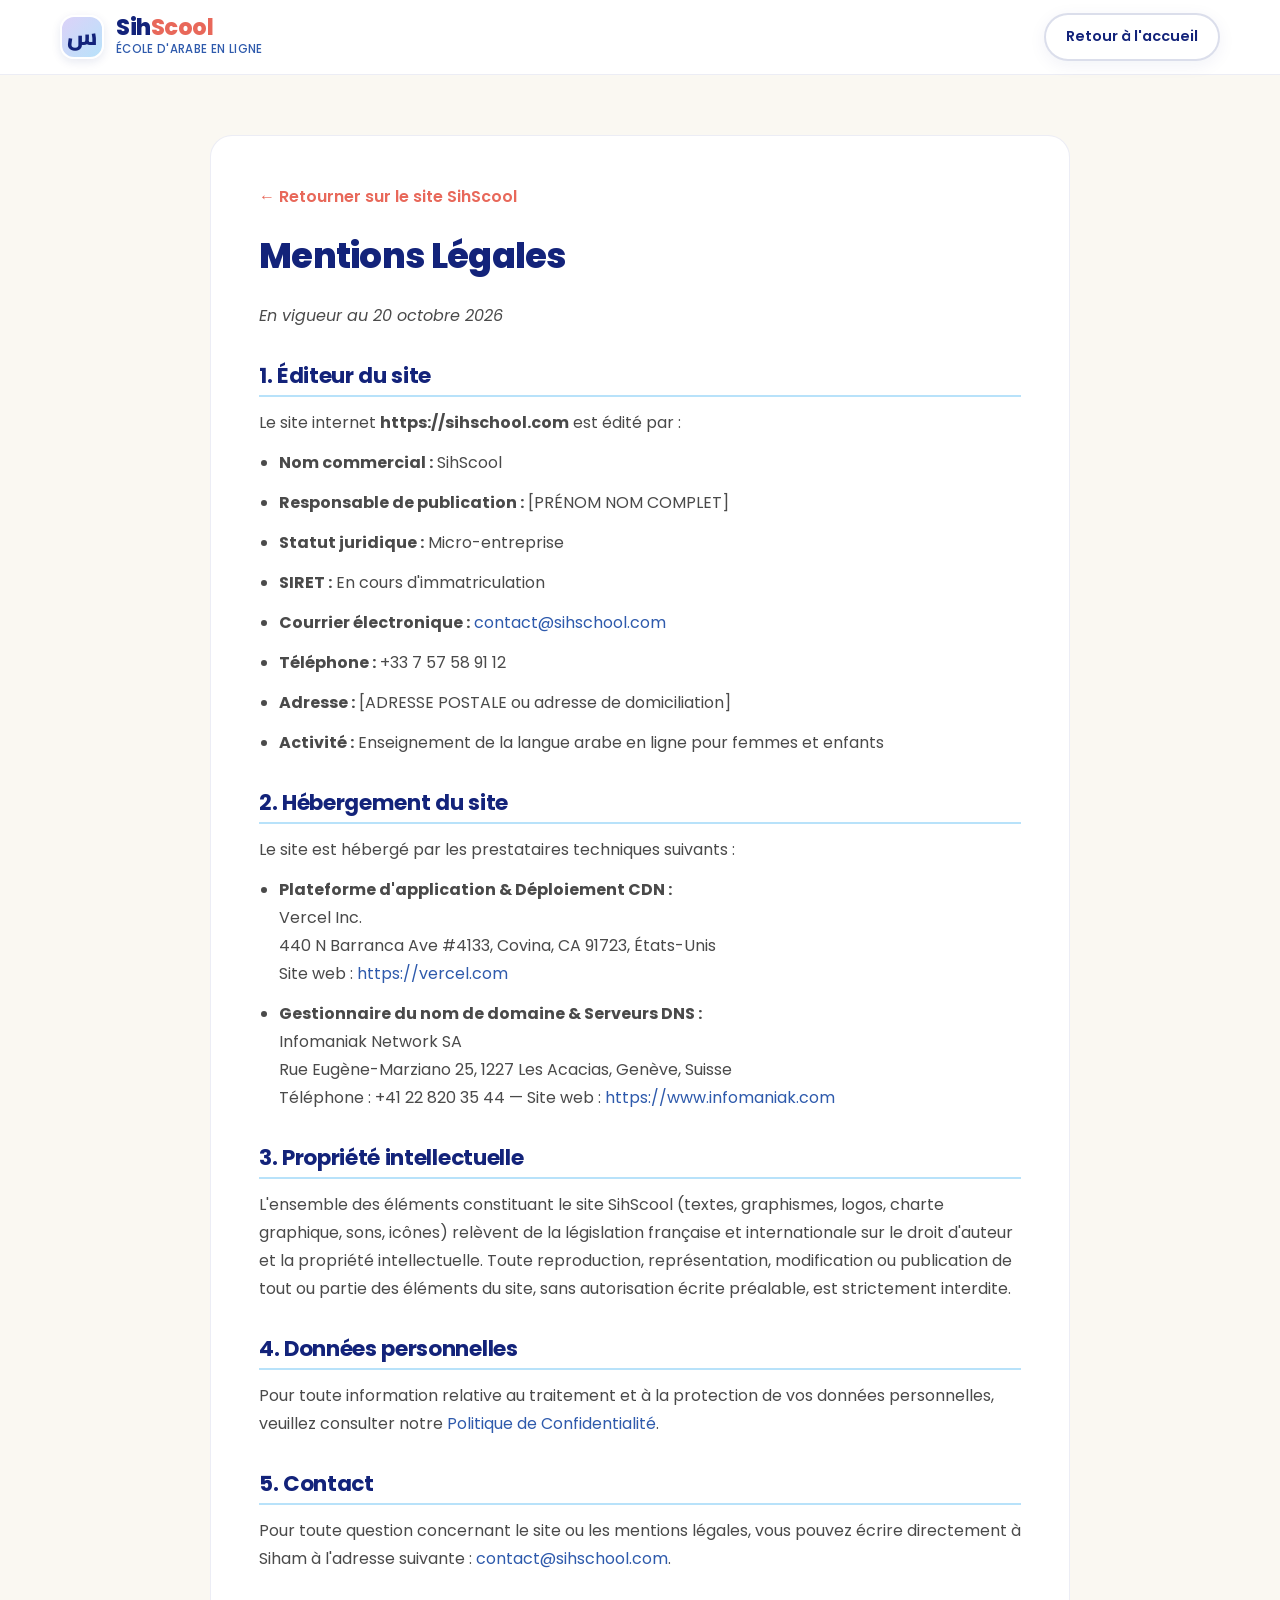
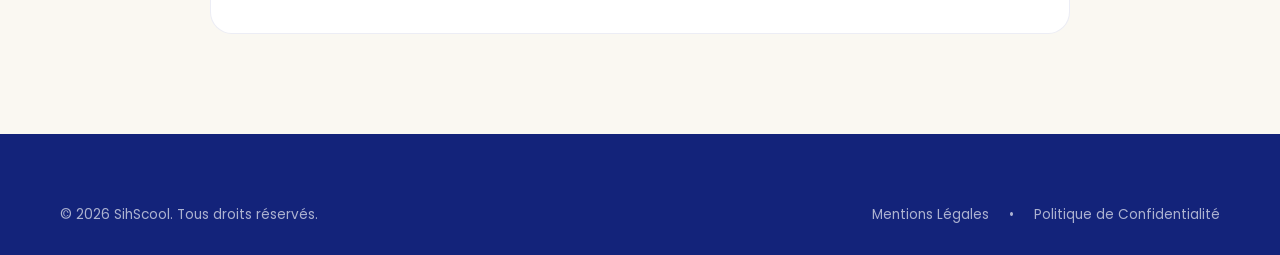
==== commit 7c5746bd: "fix(contact): mise à jour du numéro WhatsApp (+33 7 57 58 91 12), suppression Instagram, ajout TikTo" ====
--- a/mentions-legales.html
+++ b/mentions-legales.html
@@ -93,10 +93,12 @@
         <p>Le site internet <strong>https://sihschool.com</strong> est édité par :</p>
         <ul>
           <li><strong>Nom commercial :</strong> SihScool</li>
-          <li><strong>Responsable de publication :</strong> Siham</li>
+          <li><strong>Responsable de publication :</strong> [PRÉNOM NOM COMPLET]</li>
           <li><strong>Statut juridique :</strong> Micro-entreprise</li>
           <li><strong>SIRET :</strong> En cours d'immatriculation</li>
           <li><strong>Courrier électronique :</strong> <a href="mailto:contact@sihschool.com">contact@sihschool.com</a></li>
+          <li><strong>Téléphone :</strong> +33 7 57 58 91 12</li>
+          <li><strong>Adresse :</strong> [ADRESSE POSTALE ou adresse de domiciliation]</li>
           <li><strong>Activité :</strong> Enseignement de la langue arabe en ligne pour femmes et enfants</li>
         </ul>
 
--- a/css/style.css
+++ b/css/style.css
@@ -2292,3 +2292,302 @@
   opacity: 1;
   transform: translateY(0);
 }
+
+/* ========================================================
+   OPTIMISATIONS MOBILES AVANCÉES (ZERO-WOBBLE & SWIPE HORIZONTAL)
+   Parfait pour ordi, mais ultra fluide et compact sur mobile
+   ======================================================== */
+
+/* Règle anti-dérive globale : la page ne bouge JAMAIS latéralement */
+html {
+  overflow-x: hidden !important;
+  max-width: 100vw !important;
+  touch-action: pan-y pinch-zoom;
+}
+
+body {
+  overflow-x: hidden !important;
+  max-width: 100vw !important;
+  position: relative;
+  overscroll-behavior-x: none;
+}
+
+section, header, footer, aside {
+  max-width: 100vw;
+  box-sizing: border-box;
+}
+
+/* Indicateur de swipe (caché sur ordinateur) */
+.mobile-swipe-indicator {
+  display: none;
+}
+
+@media (max-width: 768px) {
+  /* Réduction des vides verticaux excessifs sur smartphone */
+  section {
+    padding: 44px 0 !important;
+  }
+  
+  .section-header {
+    margin-bottom: 22px !important;
+  }
+  
+  .section-header h2 {
+    font-size: 1.6rem !important;
+    line-height: 1.25 !important;
+    margin-bottom: 8px !important;
+  }
+  
+  .section-header p {
+    font-size: 0.94rem !important;
+    line-height: 1.5 !important;
+  }
+
+  /* Bar d'arguments de réassurance : compacte en 2x2 */
+  .stats-bar {
+    padding: 18px 0 !important;
+  }
+  
+  .stats-grid {
+    grid-template-columns: repeat(2, 1fr) !important;
+    gap: 10px !important;
+  }
+  
+  .stat-card {
+    padding: 10px 12px !important;
+    gap: 10px !important;
+    border-radius: 14px !important;
+  }
+  
+  .stat-icon {
+    width: 36px !important;
+    height: 36px !important;
+    font-size: 1.1rem !important;
+    border-radius: 10px !important;
+  }
+  
+  .stat-info h4 {
+    font-size: 0.92rem !important;
+    margin-bottom: 2px !important;
+  }
+  
+  .stat-info p {
+    font-size: 0.74rem !important;
+    line-height: 1.25 !important;
+  }
+
+  /* PISTES SWIPEABLES HORIZONTALES (CAROUSELS NOUVELLE GÉNÉRATION) */
+  .courses-grid,
+  .why-grid,
+  .steps-grid,
+  .pricing-grid {
+    display: flex !important;
+    flex-direction: row !important;
+    flex-wrap: nowrap !important;
+    overflow-x: auto !important;
+    overflow-y: hidden !important;
+    scroll-snap-type: x mandatory !important;
+    -webkit-overflow-scrolling: touch !important;
+    overscroll-behavior-x: contain !important;
+    overscroll-behavior-y: auto !important;
+    touch-action: pan-x pan-y !important;
+    scrollbar-width: none !important;
+    padding: 14px 20px 20px 20px !important;
+    margin-left: -20px !important;
+    margin-right: -20px !important;
+    gap: 16px !important;
+    box-sizing: border-box !important;
+  }
+
+  .courses-grid::-webkit-scrollbar,
+  .why-grid::-webkit-scrollbar,
+  .steps-grid::-webkit-scrollbar,
+  .pricing-grid::-webkit-scrollbar {
+    display: none !important;
+    width: 0 !important;
+    height: 0 !important;
+  }
+
+  /* Cartes Formations en swipe (85% de largeur pour faire dépasser la suivante) */
+  .courses-grid > .course-card {
+    flex: 0 0 85% !important;
+    max-width: 320px !important;
+    min-width: 270px !important;
+    scroll-snap-align: center !important;
+    scroll-snap-stop: always !important;
+    margin-bottom: 0 !important;
+    padding: 26px 20px !important;
+  }
+
+  /* Cartes Pourquoi SihScool en swipe */
+  .why-grid > .why-card {
+    flex: 0 0 80% !important;
+    max-width: 290px !important;
+    min-width: 260px !important;
+    scroll-snap-align: center !important;
+    scroll-snap-stop: always !important;
+    padding: 26px 20px !important;
+  }
+
+  /* Cartes Étapes en swipe */
+  .steps-grid > .step-card {
+    flex: 0 0 82% !important;
+    max-width: 295px !important;
+    min-width: 260px !important;
+    scroll-snap-align: center !important;
+    scroll-snap-stop: always !important;
+    margin-top: 35px !important;
+    padding: 30px 20px !important;
+  }
+
+  /* Cartes Tarifs en swipe */
+  .pricing-grid > .pricing-card {
+    flex: 0 0 86% !important;
+    max-width: 330px !important;
+    min-width: 280px !important;
+    scroll-snap-align: center !important;
+    scroll-snap-stop: always !important;
+    margin-top: 20px !important;
+    padding: 34px 22px !important;
+  }
+
+  /* Indicateurs visuels sous les pistes swipeables */
+  .mobile-swipe-indicator {
+    display: flex !important;
+    flex-direction: column !important;
+    align-items: center !important;
+    justify-content: center !important;
+    gap: 8px !important;
+    margin-top: 4px !important;
+    margin-bottom: 15px !important;
+  }
+
+  .mobile-swipe-indicator .swipe-hint {
+    font-size: 0.8rem !important;
+    font-weight: 600 !important;
+    color: var(--c-blue) !important;
+    opacity: 0.85 !important;
+    letter-spacing: 0.02em !important;
+  }
+
+  .mobile-swipe-indicator .swipe-dots {
+    display: flex !important;
+    align-items: center !important;
+    gap: 7px !important;
+  }
+
+  .mobile-swipe-indicator .swipe-dot {
+    width: 8px !important;
+    height: 8px !important;
+    border-radius: var(--radius-pill) !important;
+    background-color: rgba(19, 35, 122, 0.22) !important;
+    transition: all 0.25s ease !important;
+    cursor: pointer !important;
+  }
+
+  .mobile-swipe-indicator .swipe-dot.active {
+    width: 22px !important;
+    background-color: var(--c-coral) !important;
+    box-shadow: 0 2px 6px rgba(232, 104, 90, 0.4) !important;
+  }
+
+  /* Optimisation Espace Femmes & Espace Enfants sur mobile */
+  .women-section, .kids-section {
+    padding: 44px 0 !important;
+  }
+
+  .arch-visual-card img, .kids-visual-card img {
+    max-height: 240px !important;
+    width: 100% !important;
+    object-fit: cover !important;
+    border-radius: 24px !important;
+  }
+
+  .feature-benefits-list {
+    margin-bottom: 22px !important;
+  }
+
+  .benefit-card {
+    padding: 14px !important;
+    gap: 12px !important;
+    margin-bottom: 10px !important;
+  }
+
+  .benefit-icon-box {
+    width: 42px !important;
+    height: 42px !important;
+    font-size: 1.25rem !important;
+    flex-shrink: 0 !important;
+  }
+
+  .benefit-text h4 {
+    font-size: 0.98rem !important;
+    margin-bottom: 2px !important;
+  }
+
+  .benefit-text p {
+    font-size: 0.86rem !important;
+    line-height: 1.45 !important;
+  }
+
+  /* Mini-Atelier Alphabet sur mobile */
+  .alphabet-workshop {
+    padding: 44px 0 !important;
+  }
+
+  .alphabet-grid {
+    grid-template-columns: repeat(4, 1fr) !important;
+    gap: 8px !important;
+    max-width: 100% !important;
+    margin-bottom: 18px !important;
+  }
+
+  .letter-btn {
+    padding: 10px 4px !important;
+    border-radius: 12px !important;
+  }
+
+  .letter-char {
+    font-size: 1.7rem !important;
+  }
+
+  .letter-name {
+    font-size: 0.72rem !important;
+  }
+
+  .alphabet-feedback-box {
+    padding: 16px !important;
+    gap: 14px !important;
+  }
+
+  .sound-play-badge {
+    width: 46px !important;
+    height: 46px !important;
+    font-size: 1.2rem !important;
+  }
+
+  .feedback-details h4 {
+    font-size: 1.05rem !important;
+  }
+
+  .feedback-details p {
+    font-size: 0.86rem !important;
+  }
+
+  /* Formulaire de réservation & boutons touch-friendly */
+  .booking-form-card {
+    padding: 24px 18px !important;
+  }
+
+  .form-group-row {
+    grid-template-columns: 1fr !important;
+    gap: 12px !important;
+  }
+
+  .btn {
+    min-height: 48px !important;
+    display: inline-flex !important;
+    align-items: center !important;
+    justify-content: center !important;
+  }
+}
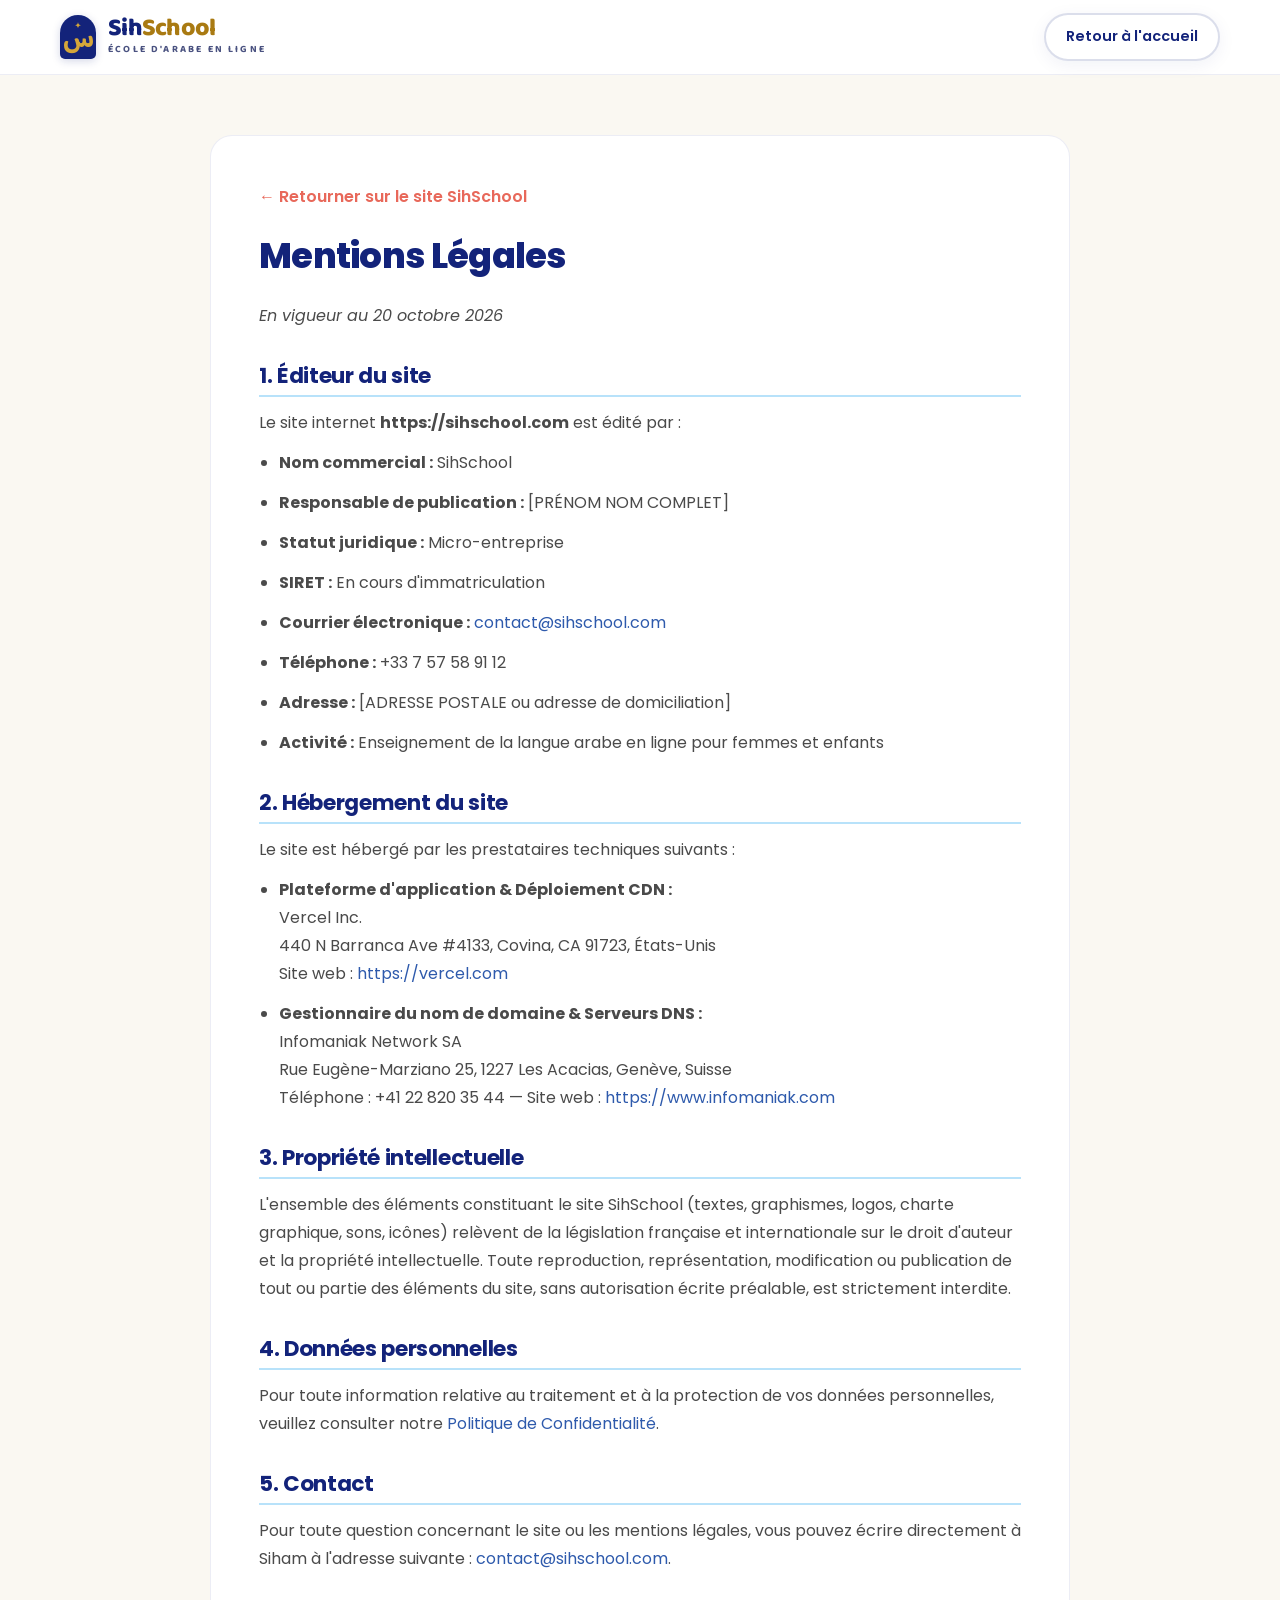
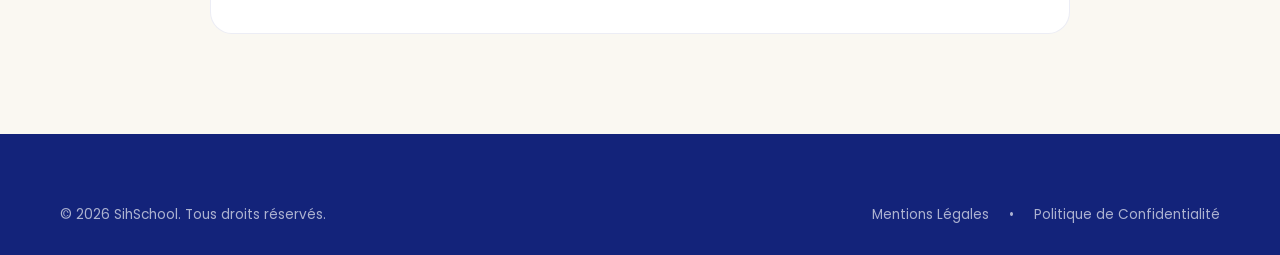
==== commit f739c419: "feat(branding): nouveau nom SihSchool partout, logo HTML/CSS Baloo Bhaijaan 2 et favicon SVG" ====
--- a/mentions-legales.html
+++ b/mentions-legales.html
@@ -3,13 +3,14 @@
 <head>
   <meta charset="UTF-8">
   <meta name="viewport" content="width=device-width, initial-scale=1.0">
-  <title>Mentions Légales | SihScool</title>
-  <meta name="description" content="Mentions légales du site SihScool, école d'arabe en ligne bienveillante pour femmes et enfants.">
+  <title>Mentions Légales | SihSchool</title>
+  <meta name="description" content="Mentions légales du site SihSchool, école d'arabe en ligne bienveillante pour femmes et enfants.">
   <meta name="theme-color" content="#13237A">
-  <link rel="icon" href="data:image/svg+xml,<svg xmlns=%22http://www.w3.org/2000/svg%22 viewBox=%220 0 32 32%22 width=%2232%22 height=%2232%22><circle cx=%2216%22 cy=%2216%22 r=%2216%22 fill=%22%2313237A%22/><text x=%2216%22 y=%2222%22 font-size=%2218%22 text-anchor=%22middle%22 fill=%22%23FCF7EB%22 font-family=%22sans-serif%22 font-weight=%22bold%22>س</text></svg>">
+  <link rel="icon" type="image/svg+xml" href="favicon.svg">
+  <link rel="alternate icon" href="data:image/svg+xml,<svg xmlns=%22http://www.w3.org/2000/svg%22 viewBox=%220 0 150 184%22 width=%22150%22 height=%22184%22><path d=%22M 0 75 A 75 75 0 0 1 150 75 L 150 164 A 20 20 0 0 1 130 184 L 20 184 A 20 20 0 0 1 0 164 Z%22 fill=%22%2313237A%22/><path d=%22M12 0 C13 8 16 11 24 12 C16 13 13 16 12 24 C11 16 8 13 0 12 C8 11 11 8 12 0 Z%22 transform=%22translate(64, 28) scale(0.92)%22 fill=%22%23D4A63A%22/><text x=%2275%22 y=%22146%22 text-anchor=%22middle%22 font-family=%22sans-serif%22 font-size=%22108%22 font-weight=%22700%22 fill=%22%23D4A63A%22>س</text></svg>">
   <link rel="preconnect" href="https://fonts.googleapis.com">
   <link rel="preconnect" href="https://fonts.gstatic.com" crossorigin>
-  <link href="https://fonts.googleapis.com/css2?family=Cairo:wght@600;700&family=Poppins:wght@400;500;600;700&display=swap" rel="stylesheet">
+  <link href="https://fonts.googleapis.com/css2?family=Baloo+Bhaijaan+2:wght@500;700;800&family=Cairo:wght@600;700&family=Poppins:wght@400;500;600;700&display=swap" rel="stylesheet">
   <link rel="stylesheet" href="css/style.css">
   <style>
     .legal-content-section {
@@ -68,11 +69,14 @@
   <!-- Header -->
   <header class="site-header">
     <div class="container nav-container">
-      <a href="index.html" class="brand-logo" aria-label="SihScool - Accueil">
-        <div class="logo-icon-box" aria-hidden="true">س</div>
+      <a href="index.html" class="brand-logo" aria-label="SihSchool - Accueil">
+        <div class="logo-emblem" aria-hidden="true">
+          <svg class="emblem-star" viewBox="0 0 24 24" aria-hidden="true"><path d="M12 0 C13 8 16 11 24 12 C16 13 13 16 12 24 C11 16 8 13 0 12 C8 11 11 8 12 0 Z"/></svg>
+          <span class="emblem-char" lang="ar">س</span>
+        </div>
         <div class="logo-text-group">
-          <span class="logo-name">Sih<span>Scool</span></span>
-          <span class="logo-tagline">École d'Arabe en Ligne</span>
+          <span class="logo-name">Sih<span class="logo-name-accent">School</span></span>
+          <span class="logo-tagline">ÉCOLE D'ARABE EN LIGNE</span>
         </div>
       </a>
       <div class="nav-actions">
@@ -84,7 +88,7 @@
   <main class="legal-content-section">
     <div class="container">
       <div class="legal-card">
-        <a href="index.html" class="legal-back-link">&larr; Retourner sur le site SihScool</a>
+        <a href="index.html" class="legal-back-link">&larr; Retourner sur le site SihSchool</a>
         
         <h1>Mentions Légales</h1>
         <p><em>En vigueur au 20 octobre 2026</em></p>
@@ -92,7 +96,7 @@
         <h2>1. Éditeur du site</h2>
         <p>Le site internet <strong>https://sihschool.com</strong> est édité par :</p>
         <ul>
-          <li><strong>Nom commercial :</strong> SihScool</li>
+          <li><strong>Nom commercial :</strong> SihSchool</li>
           <li><strong>Responsable de publication :</strong> [PRÉNOM NOM COMPLET]</li>
           <li><strong>Statut juridique :</strong> Micro-entreprise</li>
           <li><strong>SIRET :</strong> En cours d'immatriculation</li>
@@ -119,7 +123,7 @@
 
         <h2>3. Propriété intellectuelle</h2>
         <p>
-          L'ensemble des éléments constituant le site SihScool (textes, graphismes, logos, charte graphique, sons, icônes) relèvent de la législation française et internationale sur le droit d'auteur et la propriété intellectuelle. Toute reproduction, représentation, modification ou publication de tout ou partie des éléments du site, sans autorisation écrite préalable, est strictement interdite.
+          L'ensemble des éléments constituant le site SihSchool (textes, graphismes, logos, charte graphique, sons, icônes) relèvent de la législation française et internationale sur le droit d'auteur et la propriété intellectuelle. Toute reproduction, représentation, modification ou publication de tout ou partie des éléments du site, sans autorisation écrite préalable, est strictement interdite.
         </p>
 
         <h2>4. Données personnelles</h2>
@@ -138,7 +142,7 @@
   <footer class="site-footer">
     <div class="container">
       <div class="footer-bottom" style="border-top: none; padding-top: 0;">
-        <div>&copy; 2026 SihScool. Tous droits réservés.</div>
+        <div>&copy; 2026 SihSchool. Tous droits réservés.</div>
         <div class="footer-legal-links">
           <a href="mentions-legales.html">Mentions Légales</a>
           <span>•</span>
--- a/css/style.css
+++ b/css/style.css
@@ -1,5 +1,5 @@
 /* ==========================================================================
-   SIHSCOOL - Modern, Warm & Elegant Showcase Website
+   SIHSCHOOL - Modern, Warm & Elegant Showcase Website
    Design System & Master Stylesheet
    Palette:
      --c-night-blue: #13237A (Titres et texte principal)
@@ -14,7 +14,7 @@
      --hero-grad-end:   #FAF4E4
    ========================================================================== */
 
-@import url('https://fonts.googleapis.com/css2?family=Cairo:wght@500;600;700;800;900&family=Poppins:ital,wght@0,300;0,400;0,500;0,600;0,700;0,800;1,400;1,600&display=swap');
+@import url('https://fonts.googleapis.com/css2?family=Baloo+Bhaijaan+2:wght@500;700;800&family=Cairo:wght@500;600;700;800;900&family=Poppins:ital,wght@0,300;0,400;0,500;0,600;0,700;0,800;1,400;1,600&display=swap');
 
 /* --- CSS VARIABLES & TOKENS --- */
 :root {
@@ -32,6 +32,8 @@
   --c-violet-light: #F1EEFB;
   --c-yellow: #FDE678;
   --c-yellow-rgb: 253, 230, 120;
+  --c-gold: #D4A63A;
+  --c-gold-dark: #A97A12;
   --c-cream: #FCF7EB;
   --c-cream-card: #FFFFFF;
   --c-lavender: #DCD2F8;
@@ -48,6 +50,7 @@
   /* Fonts */
   --font-main: 'Poppins', -apple-system, BlinkMacSystemFont, "Segoe UI", Roboto, sans-serif;
   --font-arabic: 'Cairo', 'Tajawal', -apple-system, sans-serif;
+  --font-logo: 'Baloo Bhaijaan 2', 'Cairo', sans-serif;
   
   /* Radii */
   --radius-sm: 8px;
@@ -370,53 +373,87 @@
   height: 74px;
 }
 
-/* Brand Logo */
+/* Brand Logo (Baloo Bhaijaan 2) */
 .brand-logo {
-  display: flex;
+  display: inline-flex;
   align-items: center;
   gap: 12px;
   text-decoration: none;
-}
-
-.logo-icon-box {
-  width: 44px;
+  font-family: var(--font-logo);
+}
+
+/* Emblème en arche (proportions 150/184) */
+.logo-emblem {
+  position: relative;
+  width: 36px;
   height: 44px;
-  border-radius: var(--radius-md);
-  background: linear-gradient(135deg, var(--c-lavender) 0%, var(--c-sky-blue) 100%);
+  border-radius: 18px 18px 5px 5px;
+  background-color: var(--c-night-blue);
   display: flex;
   align-items: center;
   justify-content: center;
-  color: var(--c-night-blue);
-  font-family: var(--font-arabic);
-  font-size: 1.45rem;
+  flex-shrink: 0;
+  box-shadow: 0 2px 8px rgba(19, 35, 122, 0.18);
+  transition: transform var(--trans-fast, 0.2s ease);
+}
+
+.brand-logo:hover .logo-emblem {
+  transform: translateY(-1px);
+}
+
+.logo-emblem .emblem-star {
+  position: absolute;
+  top: 7px;
+  left: 50%;
+  transform: translateX(-50%);
+  width: 6.5px;
+  height: 6.5px;
+}
+
+.logo-emblem .emblem-star path {
+  fill: var(--c-gold);
+}
+
+.logo-emblem .emblem-char {
+  color: var(--c-gold);
+  font-family: var(--font-logo);
+  font-size: 26px;
+  font-weight: 700;
+  line-height: 1;
+  margin-top: 8px;
+  user-select: none;
+}
+
+.logo-text-group {
+  display: flex;
+  flex-direction: column;
+  justify-content: center;
+}
+
+.logo-name {
+  font-family: var(--font-logo);
+  font-size: 1.55rem;
   font-weight: 800;
-  box-shadow: 0 3px 10px rgba(19, 35, 122, 0.1);
-  border: 2px solid #FFFFFF;
-}
-
-.logo-text-group {
-  display: flex;
-  flex-direction: column;
-}
-
-.logo-name {
-  font-size: 1.4rem;
+  color: var(--c-night-blue);
+  letter-spacing: -0.03em;
+  line-height: 0.95;
+}
+
+.logo-name .logo-name-accent {
+  color: var(--c-gold-dark);
   font-weight: 800;
-  color: var(--c-night-blue);
-  letter-spacing: -0.02em;
+}
+
+.logo-tagline {
+  font-family: var(--font-logo);
+  font-size: 0.62rem;
+  font-weight: 700;
+  letter-spacing: 0.22em;
+  color: #4A5280;
+  text-transform: uppercase;
+  margin-top: 3px;
   line-height: 1.1;
-}
-
-.logo-name span {
-  color: var(--c-coral);
-}
-
-.logo-tagline {
-  font-size: 0.72rem;
-  color: var(--c-blue);
-  font-weight: 500;
-  letter-spacing: 0.03em;
-  text-transform: uppercase;
+  white-space: nowrap;
 }
 
 /* Navigation Links */
@@ -1319,7 +1356,7 @@
   color: var(--c-text-muted);
 }
 
-/* --- POURQUOI SIHSCOOL SECTION --- */
+/* --- POURQUOI SIHSCHOOL SECTION --- */
 .why-section {
   background-color: #FFFFFF;
 }
@@ -2037,12 +2074,56 @@
   }
 }
 
-.footer-brand .brand-logo .logo-name {
+/* Footer sur fond sombre (bleu nuit #13237A) : inversion des couleurs */
+.site-footer .brand-logo,
+.footer-brand .brand-logo {
+  gap: 16px;
+}
+
+.site-footer .logo-emblem,
+.footer-brand .logo-emblem {
+  width: 52px;
+  height: 64px;
+  border-radius: 26px 26px 7px 7px;
+  background-color: var(--c-gold);
+  box-shadow: 0 4px 14px rgba(212, 166, 58, 0.25);
+}
+
+.site-footer .logo-emblem .emblem-star,
+.footer-brand .logo-emblem .emblem-star {
+  top: 10px;
+  width: 9.5px;
+  height: 9.5px;
+}
+
+.site-footer .logo-emblem .emblem-star path,
+.footer-brand .logo-emblem .emblem-star path {
+  fill: var(--c-night-blue);
+}
+
+.site-footer .logo-emblem .emblem-char,
+.footer-brand .logo-emblem .emblem-char {
+  color: var(--c-night-blue);
+  font-size: 38px;
+  margin-top: 12px;
+}
+
+.site-footer .logo-name,
+.footer-brand .logo-name {
   color: #FFFFFF;
-}
-
+  font-size: 1.85rem;
+}
+
+.site-footer .logo-name .logo-name-accent,
+.footer-brand .logo-name .logo-name-accent {
+  color: var(--c-gold);
+}
+
+.site-footer .logo-tagline,
 .footer-brand .logo-tagline {
-  color: var(--c-yellow);
+  color: #C9CEEB;
+  letter-spacing: 0.22em;
+  font-size: 0.68rem;
 }
 
 .footer-bio {
@@ -2419,7 +2500,7 @@
     padding: 26px 20px !important;
   }
 
-  /* Cartes Pourquoi SihScool en swipe */
+  /* Cartes Pourquoi SihSchool en swipe */
   .why-grid > .why-card {
     flex: 0 0 80% !important;
     max-width: 290px !important;
@@ -2590,4 +2671,11 @@
     align-items: center !important;
     justify-content: center !important;
   }
-}
+
+  /* Cache le sous-titre du logo sur mobile si manque de place */
+  @media (max-width: 480px) {
+    .logo-tagline {
+      display: none !important;
+    }
+  }
+}
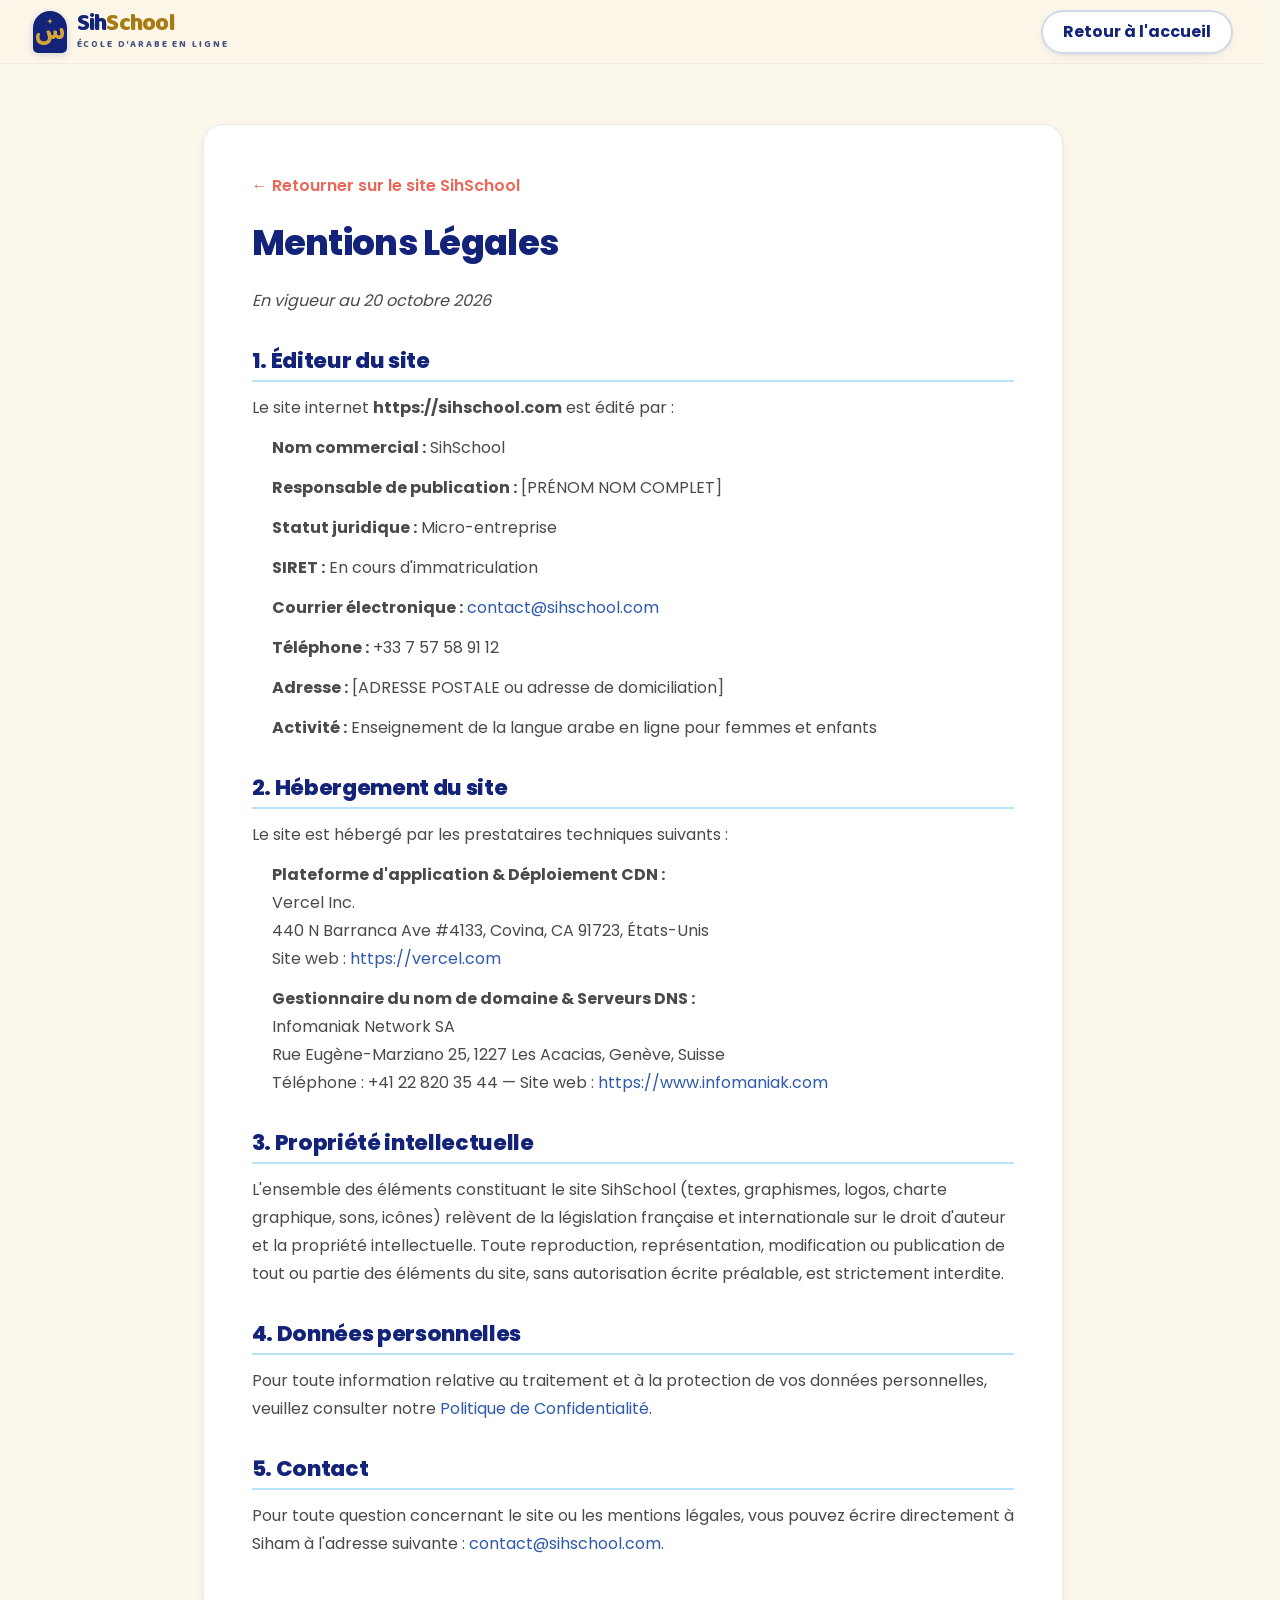
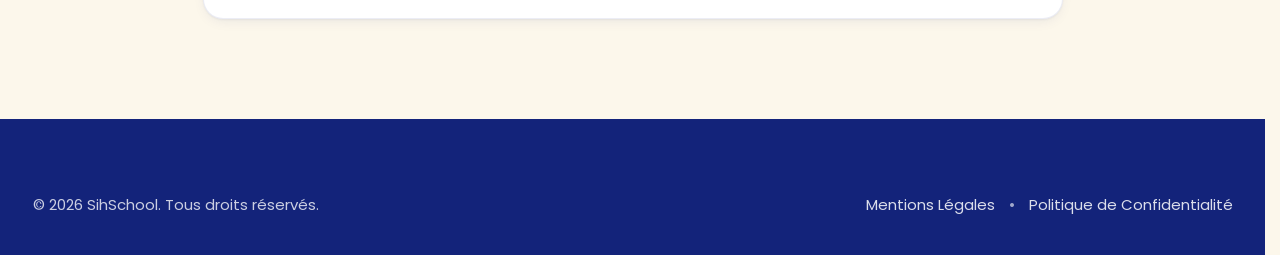
==== commit 8711f409: "Optimisation mobile, images, polices et menu Co-Authored-By: Claude Opus 5.5 <noreply@anthropic.com>" ====
--- a/mentions-legales.html
+++ b/mentions-legales.html
@@ -2,15 +2,14 @@
 <html lang="fr" dir="ltr">
 <head>
   <meta charset="UTF-8">
-  <meta name="viewport" content="width=device-width, initial-scale=1.0">
+  <meta name="viewport" content="width=device-width, initial-scale=1.0, viewport-fit=cover">
   <title>Mentions Légales | SihSchool</title>
   <meta name="description" content="Mentions légales du site SihSchool, école d'arabe en ligne bienveillante pour femmes et enfants.">
   <meta name="theme-color" content="#13237A">
   <link rel="icon" type="image/svg+xml" href="favicon.svg">
   <link rel="alternate icon" href="data:image/svg+xml,<svg xmlns=%22http://www.w3.org/2000/svg%22 viewBox=%220 0 150 184%22 width=%22150%22 height=%22184%22><path d=%22M 0 75 A 75 75 0 0 1 150 75 L 150 164 A 20 20 0 0 1 130 184 L 20 184 A 20 20 0 0 1 0 164 Z%22 fill=%22%2313237A%22/><path d=%22M12 0 C13 8 16 11 24 12 C16 13 13 16 12 24 C11 16 8 13 0 12 C8 11 11 8 12 0 Z%22 transform=%22translate(64, 28) scale(0.92)%22 fill=%22%23D4A63A%22/><text x=%2275%22 y=%22146%22 text-anchor=%22middle%22 font-family=%22sans-serif%22 font-size=%22108%22 font-weight=%22700%22 fill=%22%23D4A63A%22>س</text></svg>">
-  <link rel="preconnect" href="https://fonts.googleapis.com">
-  <link rel="preconnect" href="https://fonts.gstatic.com" crossorigin>
-  <link href="https://fonts.googleapis.com/css2?family=Baloo+Bhaijaan+2:wght@500;700;800&family=Cairo:wght@600;700&family=Poppins:wght@400;500;600;700&display=swap" rel="stylesheet">
+  <link rel="preload" href="fonts/poppins-400.woff2" as="font" type="font/woff2" crossorigin>
+  <link rel="preload" href="fonts/baloo-bhaijaan-2-latin.woff2" as="font" type="font/woff2" crossorigin>
   <link rel="stylesheet" href="css/style.css">
   <style>
     .legal-content-section {
@@ -70,10 +69,10 @@
   <header class="site-header">
     <div class="container nav-container">
       <a href="index.html" class="brand-logo" aria-label="SihSchool - Accueil">
-        <div class="logo-emblem" aria-hidden="true">
+        <span class="logo-emblem" aria-hidden="true">
           <svg class="emblem-star" viewBox="0 0 24 24" aria-hidden="true"><path d="M12 0 C13 8 16 11 24 12 C16 13 13 16 12 24 C11 16 8 13 0 12 C8 11 11 8 12 0 Z"/></svg>
-          <span class="emblem-char" lang="ar">س</span>
-        </div>
+          <span class="emblem-char" lang="ar" dir="rtl">س</span>
+        </span>
         <div class="logo-text-group">
           <span class="logo-name">Sih<span class="logo-name-accent">School</span></span>
           <span class="logo-tagline">ÉCOLE D'ARABE EN LIGNE</span>
--- a/css/style.css
+++ b/css/style.css
@@ -1,79 +1,194 @@
 /* ==========================================================================
-   SIHSCHOOL - Modern, Warm & Elegant Showcase Website
-   Design System & Master Stylesheet
-   Palette:
+   SIHSCHOOL - Feuille de style principale (mobile d'abord)
+   Palette de marque :
      --c-night-blue: #13237A (Titres et texte principal)
      --c-blue:       #2E5AAC (Liens et éléments secondaires)
      --c-coral:      #E8685A (Boutons CTA et mises en avant)
      --c-violet:     #8B6FD1 (Accents, badges, icônes)
      --c-yellow:     #FDE678 (Surlignages, étoiles, détails)
-     --c-cream:      #FCF7EB (Fond des cartes)
-     --c-lavender:   #DCD2F8 (Fonds de sections alternées)
-     --c-sky-blue:   #B8E2FA (Fonds de sections alternées)
-     --hero-grad-start: #B0DEFA
-     --hero-grad-end:   #FAF4E4
+     --c-cream:      #FCF7EB (Fonds crème)
+     --c-lavender:   #DCD2F8 (Pastilles et fonds alternés)
+     --c-sky-blue:   #B8E2FA (Pastilles et fonds alternés)
+     --c-gold:       #D4A63A (Étoiles du logo, focus, détails)
+   Points de rupture : 360 (base) → 640 → 768 (tablette) → 1024 → 1280 (ordinateur)
    ========================================================================== */
 
-@import url('https://fonts.googleapis.com/css2?family=Baloo+Bhaijaan+2:wght@500;700;800&family=Cairo:wght@500;600;700;800;900&family=Poppins:ital,wght@0,300;0,400;0,500;0,600;0,700;0,800;1,400;1,600&display=swap');
-
-/* --- CSS VARIABLES & TOKENS --- */
+/* --- POLICES AUTO-HÉBERGÉES --- */
+@font-face {
+  font-family: 'Poppins';
+  src: url('../fonts/poppins-400.woff2') format('woff2');
+  font-weight: 400;
+  font-style: normal;
+  font-display: swap;
+}
+@font-face {
+  font-family: 'Poppins';
+  src: url('../fonts/poppins-500.woff2') format('woff2');
+  font-weight: 500;
+  font-style: normal;
+  font-display: swap;
+}
+@font-face {
+  font-family: 'Poppins';
+  src: url('../fonts/poppins-600.woff2') format('woff2');
+  font-weight: 600;
+  font-style: normal;
+  font-display: swap;
+}
+@font-face {
+  font-family: 'Poppins';
+  src: url('../fonts/poppins-700.woff2') format('woff2');
+  font-weight: 700;
+  font-style: normal;
+  font-display: swap;
+}
+@font-face {
+  font-family: 'Poppins';
+  src: url('../fonts/poppins-800.woff2') format('woff2');
+  font-weight: 800 900;
+  font-style: normal;
+  font-display: swap;
+}
+@font-face {
+  font-family: 'Baloo Bhaijaan 2';
+  src: url('../fonts/baloo-bhaijaan-2-latin.woff2') format('woff2');
+  font-weight: 400 800;
+  font-display: swap;
+  unicode-range: U+0000-00FF, U+0131, U+0152-0153, U+02BB-02BC, U+02C6, U+02DA, U+02DC, U+0304, U+0308, U+0329, U+2000-206F, U+20AC, U+2122, U+2191, U+2193, U+2212, U+2215, U+FEFF, U+FFFD;
+}
+@font-face {
+  font-family: 'Baloo Bhaijaan 2';
+  src: url('../fonts/baloo-bhaijaan-2-arabic.woff2') format('woff2');
+  font-weight: 400 800;
+  font-display: swap;
+  unicode-range: U+0600-06FF, U+0750-077F, U+0870-08FF, U+200C-200E, U+2010-2011, U+204F, U+2E41, U+FB50-FDFF, U+FE70-FE74, U+FE76-FEFC;
+}
+@font-face {
+  font-family: 'Cairo';
+  src: url('../fonts/cairo-arabic.woff2') format('woff2');
+  font-weight: 200 1000;
+  font-display: swap;
+  unicode-range: U+0600-06FF, U+0750-077F, U+0870-08FF, U+200C-200E, U+2010-2011, U+204F, U+2E41, U+FB50-FDFF, U+FE70-FE74, U+FE76-FEFC;
+}
+
+/* Polices de secours ajustées (métriques calculées sur les fichiers) : le texte ne bouge pas au chargement */
+@font-face {
+  font-family: 'Poppins Fallback';
+  src: local('Arial'), local('ArialMT'), local('Helvetica'), local('Roboto');
+  font-weight: 400 600;
+  size-adjust: 112.8%;
+  ascent-override: 93.08%;
+  descent-override: 31.03%;
+  line-gap-override: 8.87%;
+}
+@font-face {
+  font-family: 'Poppins Fallback';
+  src: local('Arial Bold'), local('Arial-BoldMT'), local('Helvetica Bold'), local('Roboto Bold');
+  font-weight: 700 900;
+  size-adjust: 108.8%;
+  ascent-override: 96.5%;
+  descent-override: 32.2%;
+  line-gap-override: 9.2%;
+}
+@font-face {
+  font-family: 'Baloo Fallback';
+  src: local('Arial Bold'), local('Arial-BoldMT'), local('Roboto Bold');
+  size-adjust: 95.7%;
+  ascent-override: 112.85%;
+  descent-override: 66.04%;
+  line-gap-override: 0%;
+}
+@font-face {
+  font-family: 'Cairo Fallback';
+  src: local('Geeza Pro'), local('Noto Naskh Arabic'), local('Segoe UI'), local('Arial');
+  ascent-override: 130.3%;
+  descent-override: 57.1%;
+  line-gap-override: 0%;
+}
+
+/* --- JETONS DE DESIGN --- */
 :root {
   --c-night-blue: #13237A;
   --c-night-blue-rgb: 19, 35, 122;
-  --c-night-blue-soft: #243588;
   --c-blue: #2E5AAC;
-  --c-blue-rgb: 46, 90, 172;
   --c-coral: #E8685A;
   --c-coral-rgb: 232, 104, 90;
   --c-coral-hover: #D75547;
+  --c-coral-text: #B8473B;        /* corail lisible pour petits textes (5:1) */
   --c-coral-light: #FBECE9;
   --c-violet: #8B6FD1;
-  --c-violet-rgb: 139, 111, 209;
   --c-violet-light: #F1EEFB;
   --c-yellow: #FDE678;
-  --c-yellow-rgb: 253, 230, 120;
   --c-gold: #D4A63A;
   --c-gold-dark: #A97A12;
+  --c-gold-text: #8A6212;         /* doré lisible sur fonds clairs (≥ 4.5:1) */
   --c-cream: #FCF7EB;
-  --c-cream-card: #FFFFFF;
   --c-lavender: #DCD2F8;
-  --c-lavender-soft: #EDE8FC;
   --c-sky-blue: #B8E2FA;
-  --c-sky-blue-soft: #E8F5FD;
-  --hero-grad-start: #B0DEFA;
-  --hero-grad-end: #FAF4E4;
-  
+  --c-white: #FFFFFF;
+  --c-ivory: #FCF7EB;
+  --c-whatsapp: #25D366;
+  --c-whatsapp-dark: #075E54;
+  --c-error: #B3261E;
+
+  /* Fonds de sections (très clairs) */
+  --bg-cream: #FCF7EB;
+  --bg-lavender: #F3EFFD;
+  --bg-sky: #EAF6FE;
+
   --c-text: #13237A;
   --c-text-muted: #3B4B8E;
-  --c-white: #FFFFFF;
-  
-  /* Fonts */
-  --font-main: 'Poppins', -apple-system, BlinkMacSystemFont, "Segoe UI", Roboto, sans-serif;
-  --font-arabic: 'Cairo', 'Tajawal', -apple-system, sans-serif;
-  --font-logo: 'Baloo Bhaijaan 2', 'Cairo', sans-serif;
-  
-  /* Radii */
+
+  /* Typographie */
+  --font-main: 'Poppins', 'Poppins Fallback', -apple-system, BlinkMacSystemFont, 'Segoe UI', Roboto, sans-serif;
+  --font-arabic: 'Cairo', 'Cairo Fallback', 'Geeza Pro', 'Noto Naskh Arabic', sans-serif;
+  --font-logo: 'Baloo Bhaijaan 2', 'Baloo Fallback', 'Cairo', sans-serif;
+  --fs-h1: clamp(1.875rem, 1.17rem + 3.1vw, 3.5rem);     /* 30 → 56 px */
+  --fs-h2: clamp(1.625rem, 1.25rem + 1.667vw, 2.5rem);   /* 26 → 40 px */
+  --fs-h3: clamp(1.1875rem, 1.1rem + 0.4vw, 1.375rem);
+
+  /* Mise en page */
+  --gutter: max(16px, env(safe-area-inset-left), env(safe-area-inset-right));
+  --container-max: 1200px;
+  --header-h: 64px;
+  --topbar-h: 56px;
+  --section-y: clamp(72px, calc(51.4px + 5.71vw), 120px);   /* 72 px mobile → 120 px ordinateur */
+  --sep-h: clamp(24px, 4vw, 56px);
+
+  /* Rayons */
   --radius-sm: 8px;
   --radius-md: 14px;
-  --radius-lg: 22px;
+  --radius-lg: 20px;
+  --radius-card: 24px;
   --radius-xl: 32px;
   --radius-pill: 9999px;
-  
-  /* Shadows */
-  --shadow-subtle: 0 4px 18px rgba(19, 35, 122, 0.06);
-  --shadow-card: 0 10px 30px rgba(19, 35, 122, 0.08);
-  --shadow-hover: 0 18px 40px rgba(19, 35, 122, 0.14);
-  --shadow-coral: 0 8px 24px rgba(232, 104, 90, 0.35);
-  
-  /* Transitions */
-  --trans-fast: 0.2s ease;
-  --trans-normal: 0.3s cubic-bezier(0.16, 1, 0.3, 1);
-  --trans-bounce: 0.4s cubic-bezier(0.34, 1.56, 0.64, 1);
-  
-  --container-max: 1200px;
-}
-
-/* --- RESET & GLOBAL BASE --- */
+
+  /* Ombres teintées bleu nuit */
+  --shadow-sm: 0 1px 2px rgba(19, 35, 122, 0.05), 0 4px 14px -4px rgba(19, 35, 122, 0.10);
+  --shadow-card: 0 1px 2px rgba(19, 35, 122, 0.05), 0 10px 28px -8px rgba(19, 35, 122, 0.16);
+  --shadow-hover: 0 2px 4px rgba(19, 35, 122, 0.06), 0 22px 44px -12px rgba(19, 35, 122, 0.26);
+  --shadow-coral: 0 6px 18px -4px rgba(232, 104, 90, 0.55);
+  --shadow-coral-hover: 0 12px 28px -6px rgba(232, 104, 90, 0.6);
+  --card-border: 1px solid rgba(19, 35, 122, 0.07);
+
+  /* Mouvement */
+  --ease: cubic-bezier(0.22, 1, 0.36, 1);
+  --ease-bounce: cubic-bezier(0.34, 1.56, 0.64, 1);
+  --dur-fast: 180ms;
+  --dur: 240ms;
+  --dur-reveal: 640ms;
+
+  --focus-ring: var(--c-gold-dark);
+}
+
+@media (min-width: 768px) {
+  :root {
+    --gutter: max(24px, env(safe-area-inset-left), env(safe-area-inset-right));
+    --topbar-h: 44px;
+  }
+}
+
+/* --- RESET & BASE --- */
 *, *::before, *::after {
   box-sizing: border-box;
   margin: 0;
@@ -81,325 +196,472 @@
 }
 
 html {
-  scroll-behavior: smooth;
-  font-size: 16px;
+  font-size: 100%;
   -webkit-text-size-adjust: 100%;
+  text-size-adjust: 100%;
+  scrollbar-gutter: stable;
+}
+
+@media (prefers-reduced-motion: no-preference) {
+  html { scroll-behavior: smooth; }
+}
+
+html.is-locked {
+  overflow: hidden;
 }
 
 body {
   font-family: var(--font-main);
+  font-size: 1rem;
   color: var(--c-text);
-  background-color: #FAF8F2;
+  background-color: var(--bg-cream);
   line-height: 1.6;
-  overflow-x: hidden;
+  overflow-x: clip;
   -webkit-font-smoothing: antialiased;
-}
-
-/* Typography Headings */
+  -moz-osx-font-smoothing: grayscale;
+  -webkit-tap-highlight-color: transparent;
+}
+
 h1, h2, h3, h4, h5, h6 {
   color: var(--c-night-blue);
   font-family: var(--font-main);
   font-weight: 700;
   line-height: 1.25;
-}
-
-h1 {
-  font-size: clamp(2.1rem, 4.5vw, 3.4rem);
-  font-weight: 800;
-  letter-spacing: -0.02em;
-}
-
-h2 {
-  font-size: clamp(1.75rem, 3.2vw, 2.4rem);
-  letter-spacing: -0.015em;
-}
-
-h3 {
-  font-size: clamp(1.2rem, 2vw, 1.45rem);
-  font-weight: 600;
-}
+  text-wrap: balance;
+}
+
+h1 { font-size: var(--fs-h1); font-weight: 800; letter-spacing: -0.02em; line-height: 1.15; }
+h2 { font-size: var(--fs-h2); font-weight: 800; letter-spacing: -0.015em; }
+h3 { font-size: var(--fs-h3); font-weight: 700; }
 
 p {
   color: var(--c-text-muted);
-  font-size: 1.025rem;
-  font-weight: 400;
+  font-size: 1rem;
+  text-wrap: pretty;
 }
 
 a {
   color: var(--c-blue);
   text-decoration: none;
-  transition: color var(--trans-fast);
-}
-
-a:hover {
-  color: var(--c-night-blue);
-}
-
-img {
-  max-width: 100%;
-  height: auto;
-  display: block;
+  transition: color var(--dur-fast) var(--ease);
+}
+
+a:hover { color: var(--c-night-blue); }
+
+img, picture, svg { display: block; max-width: 100%; }
+img { height: auto; }
+
+button, input, select, textarea {
+  font: inherit;
+  color: inherit;
 }
 
 button {
-  font-family: inherit;
   cursor: pointer;
   border: none;
   background: none;
 }
 
-/* Arabic typography helper */
-.ar-text {
+ul, ol { list-style: none; }
+
+[hidden] { display: none !important; }
+
+/* Focus clavier : anneau doré 3 px avec un écart de 2 px, jamais supprimé */
+:focus-visible {
+  outline: 3px solid var(--focus-ring);
+  outline-offset: 2px;
+}
+
+.site-footer, .top-bar, .toast-notice { --focus-ring: var(--c-gold); }
+
+.visually-hidden {
+  position: absolute !important;
+  width: 1px;
+  height: 1px;
+  padding: 0;
+  margin: -1px;
+  overflow: hidden;
+  clip: rect(0, 0, 0, 0);
+  white-space: nowrap;
+  border: 0;
+}
+
+/* Lien d'évitement "Aller au contenu" */
+.skip-link {
+  position: fixed;
+  top: 8px;
+  left: 8px;
+  z-index: 1000;
+  padding: 12px 20px;
+  border-radius: var(--radius-pill);
+  background: var(--c-night-blue);
+  color: #FFFFFF;
+  font-weight: 700;
+  transform: translateY(-160%);
+  transition: transform var(--dur) var(--ease);
+  --focus-ring: var(--c-gold);
+}
+
+.skip-link:focus,
+.skip-link:focus-visible {
+  transform: translateY(0);
+  color: #FFFFFF;
+}
+
+main:focus { outline: none; }
+
+/* Sprite d'icônes */
+.icon-sprite {
+  position: absolute;
+  width: 0;
+  height: 0;
+  overflow: hidden;
+}
+
+.icon {
+  width: 24px;
+  height: 24px;
+  flex-shrink: 0;
+  fill: none;
+  stroke: currentColor;
+  stroke-width: 2;
+  stroke-linecap: round;
+  stroke-linejoin: round;
+}
+
+.icon-fill {
+  fill: currentColor;
+  stroke: none;
+}
+
+/* Arabe */
+[lang="ar"] {
   font-family: var(--font-arabic);
-  direction: rtl;
-  font-weight: 700;
   letter-spacing: 0;
-  display: inline-block;
-}
-
-/* Highlight Yellow Decorator */
-.highlight-yellow {
-  background: linear-gradient(120deg, rgba(253, 230, 120, 0) 0%, rgba(253, 230, 120, 0.85) 15%, rgba(253, 230, 120, 0.95) 85%, rgba(253, 230, 120, 0) 100%);
-  padding: 0.05em 0.3em;
-  border-radius: 6px;
-  display: inline;
+}
+
+/* Conteneur : 16 px de marge sur mobile, 24 px sur tablette, 1200 px max */
+.container {
+  width: min(100% - 2 * var(--gutter), var(--container-max));
+  margin-inline: auto;
+}
+
+/* --- BARRE DE PROGRESSION DE LECTURE --- */
+.reading-progress {
+  position: fixed;
+  inset: 0 0 auto 0;
+  height: 3px;
+  z-index: 120;
+  pointer-events: none;
+}
+
+.reading-progress span {
+  display: block;
+  height: 100%;
+  background: linear-gradient(90deg, var(--c-gold) 0%, var(--c-yellow) 100%);
+  transform: scaleX(0);
+  transform-origin: left center;
+  will-change: transform;
+}
+
+/* --- SÉPARATEURS EN VAGUE / ARCHE (rappel de l'arche du logo) --- */
+section {
   position: relative;
-}
-
-/* Layout container */
-.container {
-  width: 100%;
-  max-width: var(--container-max);
-  margin-left: auto;
-  margin-right: auto;
-  padding-left: 20px;
-  padding-right: 20px;
-}
-
-/* Section Common Styling */
-section {
-  padding: 85px 0;
+  padding-block: var(--section-y);
+  background: var(--bg, transparent);
+}
+
+section[id],
+[id].scroll-target {
+  scroll-margin-top: calc(var(--header-h) + 8px);
+}
+
+.has-sep { position: relative; }
+
+.has-sep::before {
+  content: '';
+  position: absolute;
+  left: 0;
+  right: 0;
+  bottom: calc(100% - 1px);
+  height: var(--sep-h);
+  background: var(--sep-color, var(--bg));
+  -webkit-mask: var(--sep-mask) center bottom / 100% 100% no-repeat;
+  mask: var(--sep-mask) center bottom / 100% 100% no-repeat;
+  pointer-events: none;
+}
+
+.sep-wave {
+  --sep-mask: url("data:image/svg+xml,%3Csvg xmlns='http://www.w3.org/2000/svg' viewBox='0 0 1440 64' preserveAspectRatio='none'%3E%3Cpath d='M0 40C180 8 360 8 540 30s360 30 540 8 270-30 360-14v30H0z'/%3E%3C/svg%3E");
+}
+
+.sep-arch {
+  --sep-mask: url("data:image/svg+xml,%3Csvg xmlns='http://www.w3.org/2000/svg' viewBox='0 0 1440 64' preserveAspectRatio='none'%3E%3Cpath d='M0 64C240 6 480 0 720 0s480 6 720 64z'/%3E%3C/svg%3E");
+}
+
+/* --- APPARITION AU DÉFILEMENT (transform + opacity uniquement) --- */
+.reveal:not(.is-visible) {
+  opacity: 0;
+}
+
+.reveal.is-visible {
+  animation: revealUp var(--dur-reveal) var(--ease) var(--reveal-delay, 0ms) backwards;
+}
+
+@keyframes revealUp {
+  from { opacity: 0; transform: translate3d(0, 24px, 0); }
+  to { opacity: 1; transform: none; }
+}
+
+/* --- BOUTONS --- */
+.btn {
   position: relative;
-}
-
-@media (max-width: 768px) {
-  section {
-    padding: 55px 0;
-  }
-}
-
-.section-header {
-  text-align: center;
-  max-width: 700px;
-  margin: 0 auto 50px auto;
-}
-
-.section-badge {
-  display: inline-flex;
-  align-items: center;
-  gap: 8px;
-  background-color: var(--c-violet-light);
-  color: var(--c-violet);
-  padding: 6px 16px;
-  border-radius: var(--radius-pill);
-  font-size: 0.88rem;
-  font-weight: 600;
-  margin-bottom: 14px;
-  box-shadow: 0 2px 8px rgba(139, 111, 209, 0.15);
-}
-
-.section-badge .ar-badge {
-  font-family: var(--font-arabic);
-  font-size: 0.95rem;
-}
-
-.section-header h2 {
-  margin-bottom: 14px;
-}
-
-.section-header p {
-  font-size: 1.08rem;
-}
-
-/* Background Variations */
-.bg-cream {
-  background-color: var(--c-cream);
-}
-
-.bg-lavender {
-  background-color: var(--c-lavender);
-}
-
-.bg-sky-blue {
-  background-color: var(--c-sky-blue);
-}
-
-.bg-white {
-  background-color: var(--c-white);
-}
-
-/* Subtle Geometric Pattern Overlay */
-.pattern-overlay {
-  background-image: radial-gradient(rgba(19, 35, 122, 0.05) 1.5px, transparent 1.5px);
-  background-size: 24px 24px;
-}
-
-/* --- BUTTONS --- */
-.btn {
   display: inline-flex;
   align-items: center;
   justify-content: center;
   gap: 10px;
-  padding: 14px 28px;
+  min-height: 52px;
+  padding: 12px 26px;
   border-radius: var(--radius-pill);
-  font-weight: 600;
-  font-size: 1rem;
-  transition: all var(--trans-normal);
+  border: 2px solid transparent;
+  font-size: 1.1875rem;          /* 19 px gras = "grand texte" WCAG : contraste suffisant sur le corail */
+  font-weight: 700;
+  line-height: 1.25;
   text-align: center;
   cursor: pointer;
-  border: 2px solid transparent;
-}
-
+  isolation: isolate;
+  overflow: hidden;
+  -webkit-user-select: none;
+  user-select: none;
+  touch-action: manipulation;
+  transition: transform var(--dur) var(--ease), box-shadow var(--dur) var(--ease), background-color var(--dur) var(--ease), color var(--dur) var(--ease), border-color var(--dur) var(--ease);
+}
+
+.btn .icon { width: 20px; height: 20px; }
+
+.btn-arrow { transition: transform var(--dur) var(--ease); }
+
+.btn:active { transform: scale(0.97); }
+
+.btn-block { width: 100%; }
+
+.btn-sm {
+  min-height: 44px;
+  padding: 8px 20px;
+}
+
+.btn-lg {
+  min-height: 56px;
+  padding: 14px 30px;
+}
+
+/* Bouton principal corail : se soulève, reflet lumineux, flèche qui glisse */
 .btn-coral {
   background-color: var(--c-coral);
-  color: var(--c-white);
+  color: #FFFFFF;
   box-shadow: var(--shadow-coral);
 }
 
+.btn-coral::after {
+  content: '';
+  position: absolute;
+  inset: 0;
+  z-index: -1;
+  background: linear-gradient(105deg, transparent 30%, rgba(255, 255, 255, 0.38) 50%, transparent 70%);
+  transform: translateX(-120%);
+  pointer-events: none;
+}
+
 .btn-coral:hover {
-  background-color: var(--c-coral-hover);
-  color: var(--c-white);
-  transform: translateY(-2px);
-  box-shadow: 0 12px 28px rgba(232, 104, 90, 0.45);
-}
-
+  color: #FFFFFF;
+}
+
+@media (hover: hover) and (pointer: fine) {
+  .btn-coral:hover {
+    background-color: var(--c-coral-hover);
+    transform: translateY(-2px);
+    box-shadow: var(--shadow-coral-hover);
+  }
+
+  .btn-coral:hover::after {
+    transform: translateX(120%);
+    transition: transform 650ms var(--ease);
+  }
+
+  .btn:hover .btn-arrow { transform: translateX(4px); }
+
+  .btn-coral:active { transform: translateY(0) scale(0.97); }
+}
+
+/* Pulsation douce toutes les 4 secondes (halo corail) */
+.btn-pulse {
+  animation: haloPulse 4s var(--ease) 2s infinite;
+}
+
+@keyframes haloPulse {
+  0% { box-shadow: 0 0 0 0 rgba(var(--c-coral-rgb), 0.5), var(--shadow-coral); }
+  30% { box-shadow: 0 0 0 14px rgba(var(--c-coral-rgb), 0), var(--shadow-coral); }
+  100% { box-shadow: 0 0 0 0 rgba(var(--c-coral-rgb), 0), var(--shadow-coral); }
+}
+
+/* Bouton secondaire : le fond se remplit de gauche à droite */
 .btn-secondary {
-  background-color: var(--c-white);
+  background-color: #FFFFFF;
   color: var(--c-night-blue);
-  border-color: rgba(19, 35, 122, 0.15);
-  box-shadow: var(--shadow-subtle);
-}
-
-.btn-secondary:hover {
-  background-color: var(--c-cream);
-  color: var(--c-blue);
-  border-color: var(--c-blue);
-  transform: translateY(-2px);
-}
-
-.btn-violet {
-  background-color: var(--c-violet);
-  color: var(--c-white);
-  box-shadow: 0 6px 20px rgba(139, 111, 209, 0.35);
-}
-
-.btn-violet:hover {
-  background-color: #7A5EC0;
-  color: var(--c-white);
-  transform: translateY(-2px);
+  border-color: rgba(19, 35, 122, 0.18);
+  box-shadow: var(--shadow-sm);
+}
+
+.btn-secondary::before {
+  content: '';
+  position: absolute;
+  inset: 0;
+  z-index: -1;
+  background: var(--c-night-blue);
+  transform: scaleX(0);
+  transform-origin: left center;
+  transition: transform 260ms var(--ease);
+}
+
+@media (hover: hover) and (pointer: fine) {
+  .btn-secondary:hover {
+    color: #FFFFFF;
+    border-color: var(--c-night-blue);
+    transform: translateY(-2px);
+    box-shadow: var(--shadow-card);
+  }
+
+  .btn-secondary:hover::before { transform: scaleX(1); }
 }
 
 .btn-whatsapp {
-  background-color: #25D366;
+  background-color: var(--c-whatsapp-dark);
   color: #FFFFFF;
-  box-shadow: 0 6px 20px rgba(37, 211, 102, 0.35);
-}
-
-.btn-whatsapp:hover {
-  background-color: #20BA5A;
-  color: #FFFFFF;
-  transform: translateY(-2px);
-}
-
-.btn-sm {
-  padding: 10px 20px;
-  font-size: 0.9rem;
-}
-
-.btn-lg {
-  padding: 16px 34px;
-  font-size: 1.08rem;
-}
-
-/* --- TOP ANNOUNCEMENT BAR --- */
+  box-shadow: 0 6px 18px -6px rgba(7, 94, 84, 0.55);
+}
+
+.btn-whatsapp:hover { color: #FFFFFF; }
+
+@media (hover: hover) and (pointer: fine) {
+  .btn-whatsapp:hover {
+    background-color: #054A42;
+    transform: translateY(-2px);
+  }
+}
+
+/* Boutons principaux : pleine largeur sur mobile, côte à côte sur ordinateur */
+.btn-mobile-block { width: 100%; }
+
+@media (min-width: 640px) {
+  .btn-mobile-block { width: auto; }
+}
+
+/* --- BANDEAU "NOUVELLE SESSION" (hauteur fixe dès le départ) --- */
 .top-bar {
   background: linear-gradient(90deg, var(--c-night-blue) 0%, #20359C 100%);
   color: #FFFFFF;
-  font-size: 0.85rem;
-  padding: 9px 15px;
+  height: var(--topbar-h);
+  overflow: hidden;
+}
+
+.top-bar-inner {
+  height: 100%;
+  display: flex;
+  align-items: center;
+  justify-content: center;
+}
+
+.top-bar p {
+  color: #FFFFFF;
+  font-size: 0.875rem;
+  font-weight: 500;
+  line-height: 1.4;
   text-align: center;
-  position: relative;
-  z-index: 102;
-  font-weight: 500;
-}
-
-.top-bar strong {
-  color: var(--c-yellow);
-}
+}
+
+.top-bar strong { color: var(--c-yellow); }
 
 .top-bar a {
   color: var(--c-yellow);
   text-decoration: underline;
-  margin-left: 8px;
-  font-weight: 600;
-}
-
-.top-bar a:hover {
-  color: #FFFFFF;
-}
-
-/* --- NAVBAR HEADER --- */
+  text-underline-offset: 3px;
+  font-weight: 700;
+  margin-left: 6px;
+  white-space: nowrap;
+}
+
+.top-bar a:hover { color: #FFFFFF; }
+
+.top-bar-extra { display: none; }
+
+@media (max-width: 359px) {
+  .top-bar p { font-size: 0.8125rem; }
+}
+
+@media (min-width: 1100px) {
+  .top-bar-extra { display: inline; }
+}
+
+/* --- EN-TÊTE FIXE (64 px, translucide puis plein après 20 px) --- */
 .site-header {
   position: sticky;
   top: 0;
-  left: 0;
-  right: 0;
   z-index: 100;
-  background-color: rgba(255, 255, 255, 0.94);
-  backdrop-filter: blur(14px);
-  -webkit-backdrop-filter: blur(14px);
-  border-bottom: 1px solid rgba(19, 35, 122, 0.08);
-  transition: all var(--trans-fast);
-}
-
-.site-header.scrolled {
-  box-shadow: 0 4px 20px rgba(19, 35, 122, 0.08);
+  height: var(--header-h);
+  isolation: isolate;
+}
+
+.site-header::before {
+  content: '';
+  position: absolute;
+  inset: 0;
+  z-index: -2;
+  background-color: rgba(252, 247, 235, 0.72);
+  -webkit-backdrop-filter: saturate(1.4) blur(14px);
+  backdrop-filter: saturate(1.4) blur(14px);
+  border-bottom: 1px solid rgba(19, 35, 122, 0.06);
+  transition: background-color var(--dur) var(--ease), box-shadow var(--dur) var(--ease);
+}
+
+.site-header.scrolled::before {
+  background-color: rgba(252, 247, 235, 1);
+  box-shadow: 0 6px 24px -10px rgba(19, 35, 122, 0.25);
 }
 
 .nav-container {
   display: flex;
   align-items: center;
   justify-content: space-between;
-  height: 74px;
-}
-
-/* Brand Logo (Baloo Bhaijaan 2) */
+  gap: 16px;
+  height: 100%;
+}
+
+/* Logo (Baloo Bhaijaan 2) */
 .brand-logo {
   display: inline-flex;
   align-items: center;
-  gap: 12px;
+  gap: 10px;
+  min-height: 44px;
   text-decoration: none;
   font-family: var(--font-logo);
-}
-
-/* Emblème en arche (proportions 150/184) */
+  border-radius: var(--radius-md);
+}
+
 .logo-emblem {
   position: relative;
-  width: 36px;
-  height: 44px;
-  border-radius: 18px 18px 5px 5px;
+  width: 34px;
+  height: 42px;
+  border-radius: 17px 17px 5px 5px;
   background-color: var(--c-night-blue);
   display: flex;
   align-items: center;
   justify-content: center;
   flex-shrink: 0;
   box-shadow: 0 2px 8px rgba(19, 35, 122, 0.18);
-  transition: transform var(--trans-fast, 0.2s ease);
-}
-
-.brand-logo:hover .logo-emblem {
-  transform: translateY(-1px);
-}
+  transition: transform var(--dur) var(--ease-bounce);
+}
+
+.brand-logo:hover .logo-emblem { transform: translateY(-2px) rotate(-3deg); }
 
 .logo-emblem .emblem-star {
   position: absolute;
@@ -410,17 +672,19 @@
   height: 6.5px;
 }
 
-.logo-emblem .emblem-star path {
-  fill: var(--c-gold);
-}
+.logo-emblem .emblem-star path { fill: var(--c-gold); }
 
 .logo-emblem .emblem-char {
+  position: absolute;
+  inset: auto 0 6px 0;
+  height: 26px;
+  text-align: center;
   color: var(--c-gold);
   font-family: var(--font-logo);
-  font-size: 26px;
+  font-size: 25px;
   font-weight: 700;
-  line-height: 1;
-  margin-top: 8px;
+  line-height: 26px;
+  -webkit-user-select: none;
   user-select: none;
 }
 
@@ -432,23 +696,20 @@
 
 .logo-name {
   font-family: var(--font-logo);
-  font-size: 1.55rem;
+  font-size: 1.5rem;
   font-weight: 800;
   color: var(--c-night-blue);
   letter-spacing: -0.03em;
   line-height: 0.95;
 }
 
-.logo-name .logo-name-accent {
-  color: var(--c-gold-dark);
-  font-weight: 800;
-}
+.logo-name .logo-name-accent { color: var(--c-gold-dark); }
 
 .logo-tagline {
   font-family: var(--font-logo);
-  font-size: 0.62rem;
+  font-size: 0.6rem;
   font-weight: 700;
-  letter-spacing: 0.22em;
+  letter-spacing: 0.2em;
   color: #4A5280;
   text-transform: uppercase;
   margin-top: 3px;
@@ -456,362 +717,475 @@
   white-space: nowrap;
 }
 
-/* Navigation Links */
+@media (max-width: 379px) {
+  .logo-tagline { display: none; }
+}
+
+/* Bouton d'action de l'en-tête (pages légales) */
+.nav-actions {
+  display: flex;
+  align-items: center;
+  gap: 12px;
+}
+
+.nav-actions .btn-sm { font-size: 1rem; }
+
+@media (max-width: 479px) {
+  .nav-actions { display: none; }
+}
+
+/* CTA d'en-tête de l'accueil : seulement sur ordinateur */
+.nav-cta { display: none; }
+
+/* Burger animé : 3 traits → croix */
+.mobile-toggle {
+  position: relative;
+  width: 48px;
+  height: 48px;
+  margin-right: -10px;
+  border-radius: var(--radius-md);
+  display: inline-flex;
+  align-items: center;
+  justify-content: center;
+  flex-shrink: 0;
+  color: var(--c-night-blue);
+}
+
+.mobile-toggle span {
+  position: absolute;
+  left: 13px;
+  width: 22px;
+  height: 2.5px;
+  border-radius: 4px;
+  background-color: currentColor;
+  transition: transform 320ms var(--ease), opacity var(--dur-fast) var(--ease);
+}
+
+.mobile-toggle span:nth-child(1) { transform: translateY(-7px); }
+.mobile-toggle span:nth-child(3) { transform: translateY(7px); }
+
+.mobile-toggle[aria-expanded="true"] span:nth-child(1) { transform: rotate(45deg); }
+.mobile-toggle[aria-expanded="true"] span:nth-child(2) { opacity: 0; transform: scaleX(0.2); }
+.mobile-toggle[aria-expanded="true"] span:nth-child(3) { transform: rotate(-45deg); }
+
+/* Panneau plein écran qui glisse depuis la droite (mobile / tablette) */
+.main-nav {
+  position: fixed;
+  inset: 0 0 0 auto;
+  z-index: -1;
+  width: 100%;
+  height: 100vh;
+  height: 100dvh;
+  display: flex;
+  flex-direction: column;
+  gap: 24px;
+  padding: calc(var(--nav-offset, var(--header-h)) + 16px) var(--gutter) calc(24px + env(safe-area-inset-bottom));
+  background-color: var(--c-cream);
+  background-image: radial-gradient(circle at 100% 0%, rgba(184, 226, 250, 0.55), transparent 55%), radial-gradient(circle at 0% 100%, rgba(220, 210, 248, 0.6), transparent 50%);
+  overflow-y: auto;
+  overscroll-behavior: contain;
+  transform: translate3d(100%, 0, 0);
+  visibility: hidden;
+  transition: transform 420ms var(--ease), visibility 0s linear 420ms;
+}
+
+.main-nav.is-open {
+  transform: none;
+  visibility: visible;
+  transition: transform 420ms var(--ease), visibility 0s;
+}
+
+@media (min-width: 640px) {
+  .main-nav {
+    width: min(420px, 100%);
+    box-shadow: -20px 0 50px -20px rgba(19, 35, 122, 0.35);
+  }
+}
+
 .nav-menu {
   display: flex;
-  align-items: center;
-  list-style: none;
-  gap: 24px;
+  flex-direction: column;
+  gap: 2px;
+}
+
+.nav-menu li,
+.mobile-nav-cta {
+  opacity: 0;
+  transform: translate3d(24px, 0, 0);
+  transition: opacity 300ms var(--ease), transform 400ms var(--ease);
+}
+
+.main-nav.is-open .nav-menu li,
+.main-nav.is-open .mobile-nav-cta {
+  opacity: 1;
+  transform: none;
+  transition-delay: calc(80ms + var(--i, 0) * 50ms);
 }
 
 .nav-link {
-  font-size: 0.95rem;
-  font-weight: 500;
+  display: flex;
+  align-items: center;
+  min-height: 52px;
+  padding: 8px 4px;
+  font-size: 1.25rem;
+  font-weight: 600;
   color: var(--c-night-blue);
-  padding: 6px 2px;
+  border-bottom: 1px solid rgba(19, 35, 122, 0.08);
+  border-radius: 6px;
   position: relative;
-  transition: color var(--trans-fast);
-}
-
-.nav-link::after {
+}
+
+.nav-link.is-active {
+  color: var(--c-coral-text);
+}
+
+.nav-link.is-active::before {
   content: '';
+  width: 8px;
+  height: 8px;
+  margin-right: 12px;
+  border-radius: 50%;
+  background: var(--c-coral);
+  flex-shrink: 0;
+}
+
+.mobile-nav-cta { margin-top: auto; }
+
+.nav-overlay {
+  position: fixed;
+  inset: 0;
+  z-index: 98;
+  background: rgba(19, 35, 122, 0.35);
+  opacity: 0;
+  transition: opacity 320ms var(--ease);
+}
+
+.nav-overlay.is-visible { opacity: 1; }
+
+/* Navigation ordinateur */
+@media (min-width: 1280px) {
+  .mobile-toggle,
+  .mobile-nav-cta,
+  .nav-overlay { display: none !important; }
+
+  .nav-cta { display: flex; }
+
+  .main-nav {
+    position: static;
+    z-index: auto;
+    width: auto;
+    height: auto;
+    padding: 0;
+    background: none;
+    overflow: visible;
+    transform: none;
+    visibility: visible;
+    transition: none;
+    box-shadow: none;
+  }
+
+  .nav-menu {
+    flex-direction: row;
+    align-items: center;
+    gap: 4px;
+  }
+
+  .nav-menu li {
+    opacity: 1;
+    transform: none;
+    transition: none;
+  }
+
+  .nav-link {
+    min-height: 44px;
+    padding: 6px 10px;
+    font-size: 0.9375rem;
+    font-weight: 500;
+    border-bottom: 0;
+    white-space: nowrap;
+  }
+
+  .nav-link::after {
+    content: '';
+    position: absolute;
+    left: 10px;
+    right: 10px;
+    bottom: 6px;
+    height: 2.5px;
+    border-radius: var(--radius-pill);
+    background-color: var(--c-coral);
+    transform: scaleX(0);
+    transform-origin: left center;
+    transition: transform var(--dur) var(--ease);
+  }
+
+  .nav-link:hover { color: var(--c-blue); }
+  .nav-link:hover::after,
+  .nav-link.is-active::after { transform: scaleX(1); }
+  .nav-link.is-active { color: var(--c-night-blue); font-weight: 600; }
+  .nav-link.is-active::before { display: none; }
+}
+
+/* --- HERO --- */
+.hero-section {
+  --bg: linear-gradient(180deg, var(--c-sky-blue) 0%, var(--bg-cream) 100%);
+  padding-block: 40px 56px;
+  overflow: clip;
+}
+
+@media (min-width: 1024px) {
+  .hero-section { padding-block: 72px 96px; }
+}
+
+.hero-decor {
   position: absolute;
-  bottom: 0;
-  left: 0;
-  width: 0;
-  height: 2.5px;
-  background-color: var(--c-coral);
-  border-radius: var(--radius-pill);
-  transition: width var(--trans-fast);
-}
-
-.nav-link:hover {
-  color: var(--c-blue);
-}
-
-.nav-link:hover::after {
-  width: 100%;
-}
-
-.nav-actions {
-  display: flex;
-  align-items: center;
-  gap: 14px;
-}
-
-/* Mobile Toggle Hamburger */
-.mobile-toggle {
-  display: none;
-  flex-direction: column;
-  justify-content: space-around;
-  width: 32px;
-  height: 32px;
-  background: transparent;
-  border: none;
-  cursor: pointer;
-  padding: 0;
-  z-index: 105;
-}
-
-.mobile-toggle span {
-  width: 100%;
-  height: 3px;
-  background-color: var(--c-night-blue);
-  border-radius: 4px;
-  transition: all var(--trans-normal);
-}
-
-.mobile-toggle.active span:nth-child(1) {
-  transform: translateY(10px) rotate(45deg);
-}
-
-.mobile-toggle.active span:nth-child(2) {
-  opacity: 0;
-}
-
-.mobile-toggle.active span:nth-child(3) {
-  transform: translateY(-10px) rotate(-45deg);
-}
-
-/* Mobile Drawer */
-@media (max-width: 991px) {
-  .mobile-toggle {
-    display: flex;
-  }
-  
-  .nav-menu {
-    position: fixed;
-    top: 0;
-    right: -100%;
-    width: 82%;
-    max-width: 380px;
-    height: 100vh;
-    background-color: #FFFFFF;
-    flex-direction: column;
-    align-items: flex-start;
-    padding: 100px 30px 40px 30px;
-    gap: 20px;
-    box-shadow: -10px 0 30px rgba(19, 35, 122, 0.15);
-    transition: right 0.35s cubic-bezier(0.16, 1, 0.3, 1);
-    z-index: 101;
-    overflow-y: auto;
-  }
-  
-  .nav-menu.open {
-    right: 0;
-  }
-  
-  .nav-link {
-    font-size: 1.15rem;
-    font-weight: 600;
-    width: 100%;
-    padding: 10px 0;
-    border-bottom: 1px solid rgba(19, 35, 122, 0.06);
-  }
-  
-  .nav-actions {
-    display: none;
-  }
-  
-  .nav-menu .mobile-nav-cta {
-    display: block;
-    width: 100%;
-    margin-top: 15px;
-  }
-}
-
-@media (min-width: 992px) {
-  .nav-menu .mobile-nav-cta {
-    display: none;
-  }
-}
-
-/* --- HERO SECTION --- */
-.hero-section {
-  background: linear-gradient(180deg, var(--hero-grad-start) 0%, var(--hero-grad-end) 100%);
-  padding: 70px 0 90px 0;
+  inset: 0;
+  overflow: hidden;
+  pointer-events: none;
+}
+
+.hero-grid {
   position: relative;
-  overflow: hidden;
-}
-
-.hero-grid {
   display: grid;
-  grid-template-columns: 1.15fr 0.95fr;
-  align-items: center;
-  gap: 48px;
-}
-
-@media (max-width: 991px) {
+  grid-template-columns: minmax(0, 1fr);
+  align-items: center;
+  gap: 40px;
+}
+
+@media (min-width: 1024px) {
   .hero-grid {
-    grid-template-columns: 1fr;
-    text-align: center;
-    gap: 40px;
+    grid-template-columns: minmax(0, 1.12fr) minmax(0, 0.88fr);
+    gap: 56px;
   }
 }
 
 .hero-content {
   position: relative;
-  z-index: 2;
+  text-align: center;
+}
+
+@media (min-width: 1024px) {
+  .hero-content { text-align: left; }
 }
 
 .hero-tag {
   display: inline-flex;
   align-items: center;
-  gap: 10px;
-  background-color: rgba(255, 255, 255, 0.9);
+  gap: 8px;
+  line-height: 1.4;
+  background-color: rgba(255, 255, 255, 0.92);
   color: var(--c-night-blue);
-  padding: 8px 18px;
+  padding: 8px 16px;
   border-radius: var(--radius-pill);
-  font-size: 0.9rem;
+  font-size: 0.875rem;
   font-weight: 600;
-  margin-bottom: 20px;
-  box-shadow: 0 4px 14px rgba(19, 35, 122, 0.08);
-  border: 1px solid rgba(255, 255, 255, 0.8);
-}
-
-.hero-tag .sparkle {
-  color: var(--c-coral);
+  margin-bottom: 16px;
+  box-shadow: var(--shadow-sm);
+  border: 1px solid rgba(255, 255, 255, 0.9);
 }
 
 .hero-arabic-welcome {
-  font-family: var(--font-arabic);
-  font-size: 1.5rem;
+  font-size: 1.375rem;
   font-weight: 700;
   color: var(--c-violet);
   margin-bottom: 8px;
-  display: flex;
-  align-items: center;
+  height: 40px;              /* hauteur fixe : pas de saut au chargement de la police arabe */
+  line-height: 40px;
+  display: flex;
+  align-items: center;
+  justify-content: center;
   gap: 12px;
 }
 
-@media (max-width: 991px) {
-  .hero-arabic-welcome {
-    justify-content: center;
-  }
+@media (min-width: 1024px) {
+  .hero-arabic-welcome { justify-content: flex-end; flex-direction: row-reverse; }
+}
+
+/* Sur petits écrans, le badge peut tenir sur 1 ou 2 lignes selon la police : hauteur réservée pour 2 lignes */
+@media (max-width: 479px) {
+  .hero-tag { min-height: 56px; max-width: 300px; }
 }
 
 .hero-arabic-welcome::before,
 .hero-arabic-welcome::after {
   content: '✦';
   font-size: 0.9rem;
-  color: var(--c-yellow);
+  color: var(--c-gold);
 }
 
 .hero-title {
-  margin-bottom: 22px;
+  margin-bottom: 20px;
+}
+
+.hero-title .w { display: inline-block; }
+
+/* Surlignage "feutre" jaune */
+.highlight-yellow {
+  position: relative;
+  z-index: 0;
+  white-space: nowrap;
+}
+
+.highlight-yellow::after {
+  content: '';
+  position: absolute;
+  z-index: -1;
+  left: -0.12em;
+  right: -0.12em;
+  bottom: 0.04em;
+  height: 0.42em;
+  border-radius: 0.35em 0.6em 0.45em 0.7em;
+  background: var(--c-yellow);
+  transform: rotate(-1deg);
+  transform-origin: left center;
 }
 
 .hero-description {
-  font-size: 1.15rem;
+  font-size: 1.0625rem;
   line-height: 1.7;
-  color: var(--c-text-muted);
-  margin-bottom: 32px;
-  max-width: 580px;
-}
-
-@media (max-width: 991px) {
-  .hero-description {
-    margin-left: auto;
-    margin-right: auto;
+  margin: 0 auto 28px;
+  max-width: 600px;
+}
+
+@media (min-width: 1024px) {
+  .hero-description { font-size: 1.125rem; margin-left: 0; }
+}
+
+.hero-description strong { color: var(--c-night-blue); }
+
+.hero-cta-group {
+  display: flex;
+  flex-direction: column;
+  align-items: stretch;
+  gap: 12px;
+  margin-bottom: 28px;
+}
+
+@media (min-width: 640px) {
+  .hero-cta-group {
+    flex-direction: row;
+    flex-wrap: wrap;
+    justify-content: center;
+    align-items: center;
+    gap: 16px;
   }
 }
 
-.hero-cta-group {
+@media (min-width: 1024px) {
+  .hero-cta-group { justify-content: flex-start; }
+}
+
+.hero-trust-row {
   display: flex;
   flex-wrap: wrap;
-  align-items: center;
-  gap: 16px;
-  margin-bottom: 34px;
-}
-
-@media (max-width: 991px) {
-  .hero-cta-group {
-    justify-content: center;
-  }
-}
-
-.hero-trust-row {
-  display: flex;
-  align-items: center;
-  flex-wrap: wrap;
-  gap: 22px;
-  padding-top: 18px;
+  justify-content: center;
+  gap: 12px 20px;
+  padding-top: 20px;
   border-top: 1px solid rgba(19, 35, 122, 0.1);
 }
 
-@media (max-width: 991px) {
-  .hero-trust-row {
-    justify-content: center;
-  }
+@media (min-width: 1024px) {
+  .hero-trust-row { justify-content: flex-start; }
 }
 
 .trust-item {
   display: flex;
   align-items: center;
   gap: 8px;
-  font-size: 0.88rem;
-  font-weight: 600;
+  font-size: 0.9375rem;
+  font-weight: 500;
   color: var(--c-night-blue);
+  text-align: left;
 }
 
 .trust-icon {
-  width: 24px;
-  height: 24px;
+  width: 32px;
+  height: 32px;
   border-radius: 50%;
-  background-color: var(--c-cream);
+  background-color: rgba(255, 255, 255, 0.9);
   display: inline-flex;
   align-items: center;
   justify-content: center;
-  color: var(--c-coral);
-  font-size: 0.8rem;
-}
-
-/* Hero Media / Illustration with Arch */
+  color: var(--c-coral-text);
+  flex-shrink: 0;
+  box-shadow: var(--shadow-sm);
+}
+
+.trust-icon .icon { width: 17px; height: 17px; }
+
+/* Illustration en arche */
 .hero-media-wrapper {
   position: relative;
   display: flex;
   justify-content: center;
+  padding-inline: 8px;
 }
 
 .arch-frame {
   position: relative;
   width: 100%;
   max-width: 480px;
-  border-radius: 240px 240px 32px 32px;
+  aspect-ratio: 1200 / 896;
+  border-radius: 50% 50% 28px 28px / 67% 67% 28px 28px;
   overflow: hidden;
-  box-shadow: 0 20px 50px rgba(19, 35, 122, 0.18);
+  box-shadow: 0 24px 50px -16px rgba(19, 35, 122, 0.35);
   border: 8px solid #FFFFFF;
   background-color: var(--c-cream);
 }
 
-.arch-frame img {
+.arch-frame img,
+.arch-visual-card img,
+.kids-visual-card img {
   width: 100%;
   height: 100%;
   object-fit: cover;
-  transition: transform 0.6s ease;
-}
-
-.arch-frame:hover img {
-  transform: scale(1.03);
-}
-
-/* Floating Elements & Badges */
+}
+
 .floating-badge {
   position: absolute;
-  background: rgba(255, 255, 255, 0.95);
-  backdrop-filter: blur(8px);
-  padding: 12px 18px;
-  border-radius: var(--radius-lg);
-  box-shadow: 0 10px 30px rgba(19, 35, 122, 0.12);
-  display: flex;
-  align-items: center;
-  gap: 12px;
   z-index: 3;
-  border: 1px solid rgba(255, 255, 255, 0.8);
-  animation: floatSlow 5s ease-in-out infinite;
-}
-
-.badge-top-left {
-  top: 8%;
-  left: -20px;
-  animation-delay: 0s;
-}
-
-.badge-bottom-right {
-  bottom: 10%;
-  right: -15px;
-  animation-delay: 2.5s;
-}
-
-@media (max-width: 576px) {
-  .badge-top-left {
-    left: 5px;
-    top: 2%;
-    padding: 8px 12px;
-    font-size: 0.8rem;
-  }
-  .badge-bottom-right {
-    right: 5px;
-    bottom: 2%;
-    padding: 8px 12px;
-    font-size: 0.8rem;
-  }
+  display: flex;
+  align-items: center;
+  gap: 10px;
+  padding: 8px 12px 8px 8px;
+  border-radius: 18px;
+  background: rgba(255, 255, 255, 0.96);
+  box-shadow: var(--shadow-card);
+  border: 1px solid rgba(255, 255, 255, 0.9);
+  text-align: left;
+}
+
+.badge-top-left { top: 4%; left: 0; }
+.badge-bottom-right { bottom: 4%; right: 0; }
+
+@media (min-width: 640px) {
+  .floating-badge { padding: 10px 16px 10px 10px; gap: 12px; }
+  .badge-top-left { top: 8%; left: 4%; }
+  .badge-bottom-right { bottom: 8%; right: 4%; }
+}
+
+@media (min-width: 1024px) {
+  .badge-top-left { left: -16px; }
+  .badge-bottom-right { right: -12px; }
 }
 
 .floating-badge .badge-icon {
-  width: 38px;
-  height: 38px;
-  border-radius: var(--radius-md);
+  width: 36px;
+  height: 36px;
+  border-radius: 12px;
   background-color: var(--c-lavender);
   display: flex;
   align-items: center;
   justify-content: center;
-  color: var(--c-violet);
-  font-size: 1.2rem;
-}
+  color: var(--c-night-blue);
+}
+
+.floating-badge .badge-icon-gold { background-color: var(--c-yellow); }
+
+.floating-badge .badge-icon .icon { width: 19px; height: 19px; }
 
 .floating-badge .badge-title {
-  font-size: 0.85rem;
+  font-size: 0.8125rem;
   font-weight: 700;
   color: var(--c-night-blue);
   line-height: 1.2;
@@ -821,1086 +1195,1147 @@
   font-size: 0.75rem;
   color: var(--c-blue);
   font-weight: 500;
-}
-
-/* Decorative Floating Arabic Letters */
+  line-height: 1.3;
+}
+
+@media (min-width: 640px) {
+  .floating-badge .badge-title { font-size: 0.875rem; }
+  .floating-badge .badge-sub { font-size: 0.8125rem; }
+}
+
+/* Lettres arabes décoratives (flottement + parallaxe sur ordinateur) */
 .arabic-letter-particle {
   position: absolute;
-  font-family: var(--font-arabic);
-  font-size: 2.2rem;
+  width: 1.2em;
+  height: 1.4em;
+  text-align: center;
+  font-size: clamp(2.4rem, 5vw, 4rem);
   font-weight: 800;
-  color: rgba(139, 111, 209, 0.28);
-  pointer-events: none;
+  line-height: 1.4;
+  color: rgba(139, 111, 209, 0.22);
+  -webkit-user-select: none;
   user-select: none;
-  animation: floatLetter 6s ease-in-out infinite alternate;
-}
-
-.letter-1 { top: 12%; left: 8%; animation-duration: 7s; }
-.letter-2 { bottom: 15%; left: 15%; font-size: 3rem; color: rgba(232, 104, 90, 0.22); animation-duration: 9s; }
-.letter-3 { top: 18%; right: 6%; font-size: 2.6rem; color: rgba(46, 90, 172, 0.25); animation-duration: 8s; }
-.letter-4 { bottom: 25%; right: 12%; animation-duration: 6.5s; }
+  translate: 0 var(--parallax, 0px);
+  animation: floatLetter 9s ease-in-out infinite alternate;
+  will-change: transform;
+}
+
+.letter-1 { top: 6%; left: 5%; animation-duration: 8s; }
+.letter-2 { bottom: 10%; left: 4%; color: rgba(232, 104, 90, 0.2); animation-duration: 10s; animation-delay: -3s; }
+.letter-3 { top: 4%; right: 5%; color: rgba(46, 90, 172, 0.2); animation-duration: 9s; animation-delay: -5s; }
+.letter-4 { bottom: 22%; right: 3%; animation-duration: 11s; animation-delay: -2s; }
+
+@media (min-width: 1024px) {
+  .letter-1 { top: 10%; left: 3%; }
+  .letter-2 { bottom: 12%; left: 40%; }
+  .letter-3 { top: 8%; right: 44%; }
+  .letter-4 { bottom: 6%; right: 2%; }
+}
+
+@keyframes floatLetter {
+  0% { transform: translate3d(0, 0, 0) rotate(-4deg); }
+  100% { transform: translate3d(0, -18px, 0) rotate(6deg); }
+}
+
+/* Étoiles dorées à 4 branches qui scintillent */
+.hero-star {
+  position: absolute;
+  width: 16px;
+  height: 16px;
+  fill: var(--c-gold);
+  animation: twinkle 3.2s ease-in-out infinite;
+}
+
+.star-1 { top: 16%; left: 22%; width: 14px; height: 14px; animation-delay: -0.4s; }
+.star-2 { top: 30%; right: 12%; width: 20px; height: 20px; animation-delay: -1.6s; }
+.star-3 { bottom: 34%; left: 10%; width: 12px; height: 12px; animation-delay: -2.4s; }
+.star-4 { bottom: 16%; right: 28%; width: 16px; height: 16px; animation-delay: -0.9s; }
+.star-5 { top: 52%; left: 48%; width: 11px; height: 11px; animation-delay: -2s; }
+
+@keyframes twinkle {
+  0%, 100% { opacity: 0.35; transform: scale(0.7) rotate(0deg); }
+  50% { opacity: 1; transform: scale(1) rotate(20deg); }
+}
+
+/* Entrée chorégraphiée du hero : badge → titre mot par mot → texte → boutons → illustration */
+.hero-in {
+  animation: heroIn 560ms var(--ease) calc(60ms + var(--d, 0) * 90ms) backwards;
+}
+
+.hero-title .w {
+  animation: heroIn 520ms var(--ease) calc(160ms + var(--i, 0) * 40ms) backwards;
+}
+
+.arch-frame.hero-media-in {
+  animation: mediaIn 700ms var(--ease) 500ms backwards;
+}
+
+.floating-badge.hero-media-in {
+  animation: mediaIn 600ms var(--ease-bounce) 800ms backwards, floatSlow 6s ease-in-out 1.6s infinite;
+}
+
+.badge-bottom-right.hero-media-in {
+  animation: mediaIn 600ms var(--ease-bounce) 950ms backwards, floatSlow 6s ease-in-out 4.6s infinite;
+}
+
+@keyframes heroIn {
+  from { opacity: 0; transform: translate3d(0, 16px, 0); }
+  to { opacity: 1; transform: none; }
+}
+
+@keyframes mediaIn {
+  from { opacity: 0; transform: scale(0.95); }
+  to { opacity: 1; transform: none; }
+}
 
 @keyframes floatSlow {
-  0%, 100% { transform: translateY(0); }
-  50% { transform: translateY(-10px); }
-}
-
-@keyframes floatLetter {
-  0% { transform: translateY(0) rotate(0deg); }
-  100% { transform: translateY(-16px) rotate(6deg); }
-}
-
-/* --- STATS / REASSURANCE BAR --- */
+  0%, 100% { transform: translate3d(0, 0, 0); }
+  50% { transform: translate3d(0, -8px, 0); }
+}
+
+/* --- BARRE DE RÉASSURANCE --- */
 .stats-bar {
-  background-color: #FFFFFF;
-  padding: 34px 0;
-  border-bottom: 1px solid rgba(19, 35, 122, 0.06);
+  --bg: var(--bg-cream);
+  padding-block: 8px 24px;
 }
 
 .stats-grid {
   display: grid;
-  grid-template-columns: repeat(4, 1fr);
-  gap: 24px;
-}
-
-@media (max-width: 991px) {
-  .stats-grid {
-    grid-template-columns: repeat(2, 1fr);
-  }
-}
-
-@media (max-width: 576px) {
-  .stats-grid {
-    grid-template-columns: 1fr;
-    gap: 18px;
-  }
+  grid-template-columns: repeat(2, minmax(0, 1fr));
+  gap: 12px;
+}
+
+@media (min-width: 1024px) {
+  .stats-grid { grid-template-columns: repeat(4, minmax(0, 1fr)); gap: 20px; }
 }
 
 .stat-card {
   display: flex;
-  align-items: center;
-  gap: 16px;
-  padding: 12px 16px;
-  border-radius: var(--radius-md);
-  background-color: var(--c-cream);
-  border: 1px solid rgba(19, 35, 122, 0.05);
-  transition: transform var(--trans-fast);
-}
-
-.stat-card:hover {
-  transform: translateY(-3px);
+  flex-direction: column;
+  gap: 10px;
+  padding: 16px;
+  border-radius: var(--radius-card);
   background-color: #FFFFFF;
-  box-shadow: var(--shadow-subtle);
+  border: var(--card-border);
+  box-shadow: var(--shadow-sm);
+}
+
+@media (min-width: 640px) {
+  .stat-card { flex-direction: row; align-items: center; gap: 14px; }
 }
 
 .stat-icon {
-  width: 48px;
-  height: 48px;
-  border-radius: var(--radius-md);
+  width: 44px;
+  height: 44px;
+  border-radius: 14px;
   background: linear-gradient(135deg, var(--c-sky-blue) 0%, var(--c-lavender) 100%);
   display: flex;
   align-items: center;
   justify-content: center;
   color: var(--c-night-blue);
-  font-size: 1.3rem;
   flex-shrink: 0;
 }
 
-.stat-info h4 {
-  font-size: 1.15rem;
+.stat-icon .icon { width: 22px; height: 22px; }
+
+.stat-title {
+  font-size: 1.0625rem;
   font-weight: 700;
+  letter-spacing: 0;
+  line-height: 1.25;
+  margin-bottom: 2px;
+}
+
+.stat-info p {
+  font-size: 0.9375rem;
+  line-height: 1.4;
+}
+
+/* Compteurs : largeur figée pour ne rien décaler */
+.count {
+  display: inline-block;
+  font-variant-numeric: tabular-nums;
+  text-align: start;
+  white-space: nowrap;
+}
+
+/* --- EN-TÊTES DE SECTION --- */
+.section-header {
+  text-align: center;
+  max-width: 720px;
+  margin: 0 auto 40px;
+}
+
+@media (min-width: 1024px) {
+  .section-header { margin-bottom: 56px; }
+}
+
+.section-header h2 { margin-bottom: 14px; }
+
+.section-header p { font-size: 1.0625rem; }
+
+.section-badge {
+  display: inline-flex;
+  align-items: center;
+  justify-content: center;
+  flex-wrap: wrap;
+  gap: 4px 10px;
+  padding: 8px 18px;
+  margin-bottom: 16px;
+  border-radius: var(--radius-pill);
+  background-color: var(--c-violet-light);
+  border: 1px solid rgba(139, 111, 209, 0.18);
   color: var(--c-night-blue);
-  line-height: 1.2;
-}
-
-.stat-info p {
-  font-size: 0.85rem;
-  color: var(--c-text-muted);
-}
-
-/* --- FORMATIONS SECTION --- */
+  font-size: 0.875rem;
+  font-weight: 600;
+  line-height: 1.4;
+  box-shadow: 0 2px 10px -4px rgba(139, 111, 209, 0.35);
+}
+
+.section-badge .ar-badge {
+  font-size: 1rem;
+  font-weight: 700;
+  color: var(--c-gold-text);
+}
+
+.badge-white { background-color: #FFFFFF; border-color: rgba(19, 35, 122, 0.08); }
+.badge-sky { background-color: #E3F3FD; border-color: rgba(46, 90, 172, 0.15); }
+.badge-coral { background-color: var(--c-coral-light); border-color: rgba(232, 104, 90, 0.2); }
+
+/* Mot-clé souligné au feutre jaune, qui se dessine à l'apparition */
+.marker {
+  position: relative;
+  z-index: 0;
+  white-space: nowrap;
+}
+
+.marker::after {
+  content: '';
+  position: absolute;
+  z-index: -1;
+  left: -0.08em;
+  right: -0.08em;
+  bottom: 0.02em;
+  height: 0.36em;
+  border-radius: 0.3em 0.55em 0.4em 0.65em;
+  background: var(--c-yellow);
+  transform: scaleX(0) rotate(-1.2deg);
+  transform-origin: left center;
+  transition: transform 800ms var(--ease) 350ms;
+}
+
+.is-visible .marker::after { transform: scaleX(1) rotate(-1.2deg); }
+
+.section-cta {
+  display: flex;
+  justify-content: center;
+  margin-top: 40px;
+}
+
+.section-cta .btn { width: 100%; }
+
+@media (min-width: 640px) {
+  .section-cta .btn { width: auto; }
+}
+
+/* --- CARTES COMMUNES --- */
+.course-card,
+.why-card,
+.step-card,
+.pricing-card,
+.benefit-card,
+.contact-info-card,
+.booking-form-card,
+.testimonial-pending-box,
+.faq-item {
+  border-radius: var(--radius-card);
+  border: var(--card-border);
+  box-shadow: var(--shadow-card);
+  background-color: #FFFFFF;
+}
+
+.course-card,
+.why-card,
+.step-card,
+.pricing-card {
+  transition: transform 300ms var(--ease), box-shadow 300ms var(--ease), border-color 300ms var(--ease);
+}
+
+@media (hover: hover) and (pointer: fine) {
+  .course-card:hover,
+  .why-card:hover,
+  .step-card:hover,
+  .pricing-card:hover {
+    transform: translateY(-6px);
+    box-shadow: var(--shadow-hover);
+  }
+
+  .course-card:hover .card-letter,
+  .why-card:hover .why-icon-box {
+    transform: scale(1.12) rotate(4deg);
+  }
+}
+
+@media (hover: none) {
+  .course-card:active,
+  .why-card:active,
+  .step-card:active,
+  .pricing-card:active {
+    transform: scale(0.98);
+    transition-duration: 120ms;
+  }
+}
+
+/* --- FORMATIONS --- */
 .formations-section {
-  background-color: #FAF8F2;
+  --bg: var(--bg-cream);
+  padding-top: calc(var(--section-y) - 24px);
 }
 
 .course-filter-nav {
   display: flex;
   justify-content: center;
-  gap: 12px;
-  margin-bottom: 45px;
   flex-wrap: wrap;
+  gap: 10px;
+  margin-bottom: 32px;
 }
 
 .filter-btn {
-  padding: 10px 24px;
+  min-height: 44px;
+  padding: 8px 20px;
   border-radius: var(--radius-pill);
-  font-size: 0.95rem;
+  font-size: 0.9375rem;
   font-weight: 600;
   color: var(--c-night-blue);
   background-color: #FFFFFF;
-  border: 1.5px solid rgba(19, 35, 122, 0.12);
-  transition: all var(--trans-fast);
-  cursor: pointer;
-}
-
-.filter-btn:hover {
-  border-color: var(--c-blue);
-  color: var(--c-blue);
-}
-
-.filter-btn.active {
+  border: 1.5px solid rgba(19, 35, 122, 0.14);
+  transition: background-color var(--dur) var(--ease), color var(--dur) var(--ease), border-color var(--dur) var(--ease), transform var(--dur-fast) var(--ease);
+}
+
+.filter-btn:hover { border-color: var(--c-blue); color: var(--c-blue); }
+.filter-btn:active { transform: scale(0.97); }
+
+.filter-btn[aria-pressed="true"] {
   background-color: var(--c-night-blue);
   color: #FFFFFF;
   border-color: var(--c-night-blue);
-  box-shadow: 0 4px 16px rgba(19, 35, 122, 0.2);
+  box-shadow: 0 6px 16px -6px rgba(19, 35, 122, 0.45);
 }
 
 .courses-grid {
   display: grid;
-  grid-template-columns: repeat(3, 1fr);
-  gap: 32px;
-}
-
-@media (max-width: 991px) {
-  .courses-grid {
-    grid-template-columns: repeat(2, 1fr);
-  }
-}
-
-@media (max-width: 767px) {
-  .courses-grid {
-    grid-template-columns: 1fr;
-  }
+  grid-template-columns: minmax(0, 1fr);
+  gap: 20px;
+}
+
+@media (min-width: 640px) {
+  .courses-grid { grid-template-columns: repeat(2, minmax(0, 1fr)); gap: 24px; }
+}
+
+@media (min-width: 1024px) {
+  .courses-grid { grid-template-columns: repeat(3, minmax(0, 1fr)); gap: 28px; }
 }
 
 .course-card {
-  background-color: var(--c-cream);
-  border-radius: var(--radius-xl);
-  padding: 32px 28px;
+  position: relative;
   display: flex;
   flex-direction: column;
-  border: 1px solid rgba(19, 35, 122, 0.08);
-  box-shadow: var(--shadow-subtle);
-  transition: all var(--trans-normal);
-  position: relative;
+  padding: 28px 22px 24px;
   overflow: hidden;
+}
+
+@media (min-width: 768px) {
+  .course-card { padding: 32px 28px 28px; }
 }
 
 .course-card::before {
   content: '';
   position: absolute;
-  top: 0;
-  left: 0;
-  right: 0;
-  height: 6px;
+  inset: 0 0 auto 0;
+  height: 5px;
   background: linear-gradient(90deg, var(--c-violet) 0%, var(--c-coral) 100%);
+  transform: scaleX(0);
+  transform-origin: left center;
+  transition: transform 400ms var(--ease);
+}
+
+.course-card:hover::before { transform: scaleX(1); }
+
+.course-card.is-filtered-out {
   opacity: 0;
-  transition: opacity var(--trans-fast);
-}
-
-.course-card:hover {
-  transform: translateY(-8px);
-  box-shadow: var(--shadow-card);
-  border-color: rgba(139, 111, 209, 0.3);
-}
-
-.course-card:hover::before {
-  opacity: 1;
+  transform: scale(0.96);
+  transition: opacity 200ms var(--ease), transform 200ms var(--ease);
+}
+
+.course-card.is-filtering-in {
+  animation: revealUp 420ms var(--ease) backwards;
 }
 
 .card-top-meta {
   display: flex;
   align-items: center;
   justify-content: space-between;
-  margin-bottom: 20px;
+  gap: 12px;
+  margin-bottom: 18px;
 }
 
 .audience-badge {
   display: inline-flex;
   align-items: center;
-  gap: 6px;
   padding: 6px 14px;
   border-radius: var(--radius-pill);
-  font-size: 0.8rem;
+  font-size: 0.8125rem;
   font-weight: 700;
+  line-height: 1.3;
   text-transform: uppercase;
   letter-spacing: 0.04em;
-}
-
-.badge-women {
-  background-color: var(--c-lavender);
   color: var(--c-night-blue);
 }
 
-.badge-kids {
-  background-color: var(--c-sky-blue);
-  color: var(--c-night-blue);
-}
-
-.badge-both {
-  background-color: var(--c-yellow);
-  color: var(--c-night-blue);
-}
+.badge-women { background-color: var(--c-lavender); }
+.badge-kids { background-color: var(--c-sky-blue); }
+.badge-both { background-color: var(--c-yellow); }
 
 .arabic-pill {
-  font-family: var(--font-arabic);
-  font-size: 1.3rem;
+  font-size: 1.6rem;
+  font-weight: 700;
+  line-height: 1;
   color: var(--c-violet);
-  background-color: #FFFFFF;
-  width: 44px;
-  height: 44px;
+  background-color: var(--c-violet-light);
+  width: 52px;
+  height: 52px;
   border-radius: 50%;
   display: flex;
   align-items: center;
   justify-content: center;
-  box-shadow: 0 3px 10px rgba(19, 35, 122, 0.08);
-}
-
-.course-card h3 {
-  font-size: 1.4rem;
-  margin-bottom: 12px;
-  color: var(--c-night-blue);
-}
+  flex-shrink: 0;
+  transition: transform 400ms var(--ease-bounce);
+}
+
+.course-card h3 { margin-bottom: 10px; }
 
 .course-card .course-desc {
-  font-size: 0.95rem;
-  color: var(--c-text-muted);
-  line-height: 1.6;
+  line-height: 1.65;
+  margin-bottom: 20px;
+}
+
+.course-features-list {
+  display: flex;
+  flex-direction: column;
+  gap: 10px;
   margin-bottom: 24px;
-  flex-grow: 1;
-}
-
-.course-features-list {
-  list-style: none;
-  margin-bottom: 26px;
   padding-top: 18px;
   border-top: 1px solid rgba(19, 35, 122, 0.08);
 }
 
-.course-features-list li {
+.course-features-list li,
+.pricing-features-list li {
   display: flex;
   align-items: flex-start;
   gap: 10px;
-  font-size: 0.9rem;
+  font-size: 1rem;
+  line-height: 1.5;
   color: var(--c-night-blue);
-  margin-bottom: 10px;
-}
-
-.course-features-list li svg {
-  color: var(--c-coral);
-  flex-shrink: 0;
-  margin-top: 3px;
-}
-
-.course-card-footer {
-  margin-top: auto;
-}
-
-/* --- ESPACE FEMMES SECTION --- */
-.women-section {
-  background-color: var(--c-lavender);
-  position: relative;
-  overflow: hidden;
-}
+}
+
+.course-features-list .icon,
+.pricing-features-list .icon {
+  width: 20px;
+  height: 20px;
+  margin-top: 2px;
+  color: var(--c-coral-text);
+  stroke-width: 2.5;
+}
+
+.course-card-footer { margin-top: auto; }
+
+/* --- ESPACES FEMMES & ENFANTS --- */
+.women-section { --bg: var(--bg-lavender); }
+.kids-section { --bg: var(--bg-sky); }
 
 .split-layout {
   display: grid;
-  grid-template-columns: 1fr 1fr;
-  align-items: center;
-  gap: 56px;
-}
-
-@media (max-width: 991px) {
+  grid-template-columns: minmax(0, 1fr);
+  align-items: center;
+  gap: 40px;
+}
+
+@media (min-width: 1024px) {
   .split-layout {
-    grid-template-columns: 1fr;
-    gap: 40px;
+    grid-template-columns: repeat(2, minmax(0, 1fr));
+    gap: 64px;
   }
 }
 
-.split-visual {
-  position: relative;
-}
-
-.arch-visual-card {
-  border-radius: 200px 200px 28px 28px;
+.split-content { text-align: left; }
+
+.split-content > p { font-size: 1.0625rem; }
+
+.split-content h2 { margin-bottom: 14px; }
+
+/* Mobile : texte avant l'image dans les deux sections */
+.split-reverse .split-visual { order: 2; }
+
+@media (min-width: 1024px) {
+  .split-reverse .split-visual { order: 0; }
+}
+
+.arch-visual-card,
+.kids-visual-card {
+  max-width: 560px;
+  margin-inline: auto;
+  aspect-ratio: 1200 / 896;
   overflow: hidden;
-  box-shadow: 0 18px 45px rgba(19, 35, 122, 0.15);
   border: 7px solid #FFFFFF;
   background-color: #FFFFFF;
-}
-
-.arch-visual-card img {
-  width: 100%;
-  height: 480px;
-  object-fit: cover;
-}
-
-@media (max-width: 767px) {
-  .arch-visual-card img {
-    height: 340px;
+  box-shadow: 0 24px 50px -18px rgba(19, 35, 122, 0.35);
+}
+
+.arch-visual-card { border-radius: 50% 50% 28px 28px / 67% 67% 28px 28px; }
+.kids-visual-card { border-radius: 28px 28px 50% 50% / 28px 28px 67% 67%; }
+
+.feature-benefits-list {
+  display: flex;
+  flex-direction: column;
+  gap: 14px;
+  margin: 28px 0 32px;
+}
+
+.benefit-card {
+  display: flex;
+  align-items: flex-start;
+  gap: 14px;
+  padding: 16px;
+  box-shadow: var(--shadow-sm);
+  transition: transform 300ms var(--ease), box-shadow 300ms var(--ease);
+}
+
+@media (min-width: 768px) {
+  .benefit-card { padding: 18px 22px; gap: 16px; }
+}
+
+@media (hover: hover) and (pointer: fine) {
+  .benefit-card:hover {
+    transform: translateX(6px);
+    box-shadow: var(--shadow-card);
   }
 }
 
-.feature-benefits-list {
+.benefit-icon-box,
+.why-icon-box,
+.method-icon,
+.step-icon {
+  display: flex;
+  align-items: center;
+  justify-content: center;
+  flex-shrink: 0;
+  color: var(--c-night-blue);
+}
+
+.benefit-icon-box {
+  width: 48px;
+  height: 48px;
+  border-radius: 16px;
+  background-color: var(--c-lavender);
+}
+
+.kids-card-style .benefit-icon-box { background-color: var(--c-yellow); }
+
+.benefit-text h3 {
+  font-size: 1.0625rem;
+  line-height: 1.35;
+  margin-bottom: 4px;
+}
+
+.benefit-text p { line-height: 1.55; }
+
+/* --- MINI-ATELIER ALPHABET --- */
+.alphabet-workshop {
+  --bg: var(--bg-cream);
+  text-align: center;
+}
+
+.alphabet-grid {
+  display: grid;
+  grid-template-columns: repeat(4, minmax(0, 1fr));
+  gap: 10px;
+  max-width: 920px;
+  margin: 0 auto 24px;
+}
+
+@media (min-width: 768px) {
+  .alphabet-grid { grid-template-columns: repeat(8, minmax(0, 1fr)); gap: 14px; margin-bottom: 32px; }
+}
+
+.letter-btn {
+  position: relative;
+  min-height: 84px;
+  padding: 10px 4px;
   display: flex;
   flex-direction: column;
-  gap: 20px;
-  margin: 30px 0 36px 0;
-}
-
-.benefit-card {
+  align-items: center;
+  justify-content: center;
+  gap: 2px;
+  background-color: #FFFFFF;
+  border: 2px solid rgba(19, 35, 122, 0.1);
+  border-radius: 20px;
+  box-shadow: var(--shadow-sm);
+  touch-action: manipulation;
+  transition: transform 300ms var(--ease-bounce), border-color var(--dur) var(--ease), background-color var(--dur) var(--ease), box-shadow var(--dur) var(--ease);
+}
+
+@media (min-width: 768px) {
+  .letter-btn { min-height: 96px; }
+}
+
+@media (hover: hover) and (pointer: fine) {
+  .letter-btn:hover {
+    transform: translateY(-4px);
+    border-color: rgba(232, 104, 90, 0.6);
+    box-shadow: var(--shadow-card);
+  }
+}
+
+.letter-btn[aria-pressed="true"] {
+  border-color: var(--c-coral);
+  background-color: var(--c-coral-light);
+  box-shadow: 0 10px 22px -10px rgba(232, 104, 90, 0.6);
+}
+
+/* Rebond de la lettre touchée */
+.letter-btn.is-bouncing { animation: letterBounce 520ms var(--ease-bounce); }
+
+@keyframes letterBounce {
+  0% { transform: scale(1); }
+  30% { transform: scale(0.9); }
+  65% { transform: scale(1.12); }
+  100% { transform: scale(1); }
+}
+
+/* Anneau d'onde pendant que le son joue */
+.letter-btn::after,
+.sound-play-badge::after {
+  content: '';
+  position: absolute;
+  inset: -2px;
+  border-radius: inherit;
+  border: 2px solid var(--c-coral);
+  opacity: 0;
+  pointer-events: none;
+}
+
+.letter-btn.is-playing::after,
+.sound-play-badge.is-playing::after {
+  animation: ripple 1s var(--ease) infinite;
+}
+
+@keyframes ripple {
+  0% { opacity: 0.7; transform: scale(1); }
+  100% { opacity: 0; transform: scale(1.35); }
+}
+
+.letter-char {
+  font-size: 2rem;
+  font-weight: 800;
+  line-height: 1.25;
+  color: var(--c-night-blue);
+}
+
+.letter-name {
+  font-size: 0.8125rem;
+  font-weight: 700;
+  color: var(--c-blue);
+  text-transform: uppercase;
+  letter-spacing: 0.03em;
+}
+
+/* Panneau de détail : hauteur minimale fixe (pas de saut au changement de lettre) */
+.alphabet-feedback-box {
   display: flex;
   align-items: flex-start;
   gap: 16px;
-  background-color: rgba(255, 255, 255, 0.85);
-  backdrop-filter: blur(8px);
-  padding: 18px 22px;
-  border-radius: var(--radius-lg);
-  border: 1px solid rgba(255, 255, 255, 0.9);
-  box-shadow: 0 4px 16px rgba(19, 35, 122, 0.05);
-  transition: transform var(--trans-fast);
-}
-
-.benefit-card:hover {
-  transform: translateX(6px);
+  max-width: 640px;
+  min-height: 212px;
+  margin: 0 auto;
+  padding: 20px;
+  text-align: left;
   background-color: #FFFFFF;
-}
-
-.benefit-icon-box {
-  width: 44px;
-  height: 44px;
-  border-radius: var(--radius-md);
-  background-color: var(--c-violet-light);
-  color: var(--c-violet);
-  display: flex;
-  align-items: center;
-  justify-content: center;
-  font-size: 1.25rem;
-  flex-shrink: 0;
-}
-
-.benefit-text h4 {
-  font-size: 1.08rem;
-  color: var(--c-night-blue);
-  margin-bottom: 4px;
-}
-
-.benefit-text p {
-  font-size: 0.92rem;
-  color: var(--c-text-muted);
-  line-height: 1.5;
-}
-
-/* --- ESPACE ENFANTS SECTION --- */
-.kids-section {
-  background-color: var(--c-sky-blue);
+  border-radius: var(--radius-card);
+  border: 2px solid var(--c-lavender);
+  box-shadow: var(--shadow-card);
+}
+
+@media (min-width: 480px) {
+  .alphabet-feedback-box { min-height: 176px; }
+}
+
+@media (min-width: 640px) {
+  .alphabet-feedback-box { align-items: center; padding: 24px 28px; gap: 20px; min-height: 156px; }
+}
+
+.sound-play-badge {
   position: relative;
-  overflow: hidden;
-}
-
-.kids-visual-card {
-  border-radius: 28px 28px 200px 200px;
-  overflow: hidden;
-  box-shadow: 0 18px 45px rgba(19, 35, 122, 0.15);
-  border: 7px solid #FFFFFF;
-  background-color: #FFFFFF;
-}
-
-.kids-visual-card img {
-  width: 100%;
-  height: 480px;
-  object-fit: cover;
-}
-
-@media (max-width: 767px) {
-  .kids-visual-card img {
-    height: 340px;
-  }
-}
-
-.kids-card-style {
-  background-color: rgba(255, 255, 255, 0.88);
-}
-
-.kids-card-style .benefit-icon-box {
-  background-color: var(--c-yellow);
-  color: var(--c-night-blue);
-}
-
-/* --- INTERACTIVE MINI ATELIER DE L'ALPHABET (AVEC VRAIS SONS NOUVELLE VERSION MOBILE) --- */
-.alphabet-workshop {
-  background-color: #FAF8F2;
-  border-top: 1px dashed rgba(19, 35, 122, 0.12);
-  border-bottom: 1px dashed rgba(19, 35, 122, 0.12);
-  text-align: center;
-  padding: 85px 0;
-}
-
-.alphabet-grid {
-  display: grid;
-  grid-template-columns: repeat(8, 1fr);
-  gap: 14px;
-  max-width: 900px;
-  margin: 0 auto 30px auto;
-}
-
-@media (max-width: 991px) {
-  .alphabet-grid {
-    grid-template-columns: repeat(4, 1fr);
-  }
-}
-
-@media (max-width: 576px) {
-  .alphabet-grid {
-    grid-template-columns: repeat(4, 1fr);
-    gap: 10px;
-  }
-}
-
-.letter-btn {
-  background-color: #FFFFFF;
-  border: 2px solid rgba(19, 35, 122, 0.1);
-  border-radius: var(--radius-lg);
-  padding: 16px 8px;
-  display: flex;
-  flex-direction: column;
-  align-items: center;
-  justify-content: center;
-  cursor: pointer;
-  transition: all var(--trans-bounce);
-  box-shadow: 0 3px 10px rgba(19, 35, 122, 0.05);
-  -webkit-tap-highlight-color: transparent;
-}
-
-.letter-btn:hover,
-.letter-btn.active {
-  transform: translateY(-6px) scale(1.05);
-  border-color: var(--c-coral);
-  box-shadow: 0 10px 24px rgba(232, 104, 90, 0.25);
-  background-color: var(--c-cream);
-}
-
-.letter-char {
-  font-family: var(--font-arabic);
-  font-size: 2.1rem;
-  font-weight: 800;
-  color: var(--c-night-blue);
-  line-height: 1.1;
-}
-
-.letter-name {
-  font-size: 0.78rem;
-  font-weight: 600;
-  color: var(--c-blue);
-  margin-top: 4px;
-  text-transform: uppercase;
-}
-
-.alphabet-feedback-box {
-  background-color: #FFFFFF;
-  border-radius: var(--radius-xl);
-  padding: 24px 30px;
-  max-width: 640px;
-  margin: 0 auto;
-  box-shadow: var(--shadow-card);
-  display: flex;
-  align-items: center;
-  justify-content: space-between;
-  gap: 20px;
-  border: 2px solid var(--c-lavender);
-}
-
-@media (max-width: 576px) {
-  .alphabet-feedback-box {
-    flex-direction: column;
-    text-align: center;
-  }
-}
-
-.feedback-left {
-  display: flex;
-  align-items: center;
-  gap: 18px;
-}
-
-.sound-play-badge {
-  width: 54px;
-  height: 54px;
+  width: 56px;
+  height: 56px;
   border-radius: 50%;
   background-color: var(--c-coral-light);
-  color: var(--c-coral);
+  color: var(--c-coral-text);
   display: flex;
   align-items: center;
   justify-content: center;
-  font-size: 1.4rem;
-  cursor: pointer;
-  transition: transform var(--trans-fast);
   border: 2px solid var(--c-coral);
   flex-shrink: 0;
-  -webkit-tap-highlight-color: transparent;
-}
-
-.sound-play-badge:hover,
-.sound-play-badge:active {
-  transform: scale(1.1);
-}
-
-.feedback-details h4 {
-  font-size: 1.25rem;
-  margin-bottom: 3px;
-  color: var(--c-night-blue);
-}
-
-.feedback-details p {
-  font-size: 0.92rem;
-  color: var(--c-text-muted);
-}
-
-/* --- POURQUOI SIHSCHOOL SECTION --- */
-.why-section {
-  background-color: #FFFFFF;
-}
+  touch-action: manipulation;
+  transition: transform var(--dur) var(--ease-bounce);
+}
+
+.sound-play-badge:hover { transform: scale(1.06); }
+.sound-play-badge:active { transform: scale(0.94); }
+
+.feedback-details { min-width: 0; }
+
+.feedback-details.is-swapping { animation: detailSwap 380ms var(--ease); }
+
+@keyframes detailSwap {
+  from { opacity: 0; transform: translate3d(16px, 0, 0); }
+  to { opacity: 1; transform: none; }
+}
+
+.feedback-heading {
+  display: flex;
+  align-items: baseline;
+  flex-wrap: wrap;
+  gap: 4px 12px;
+  margin-bottom: 4px;
+}
+
+.feedback-char {
+  font-size: 2.25rem;
+  font-weight: 800;
+  line-height: 1.2;
+  color: var(--c-coral-text);
+}
+
+.feedback-details h3 { font-size: 1.125rem; }
+
+.feedback-details p { line-height: 1.55; }
+
+/* --- POURQUOI SIHSCHOOL --- */
+.why-section { --bg: var(--bg-lavender); }
 
 .why-grid {
   display: grid;
-  grid-template-columns: repeat(4, 1fr);
-  gap: 26px;
-}
-
-@media (max-width: 991px) {
-  .why-grid {
-    grid-template-columns: repeat(2, 1fr);
-  }
-}
-
-@media (max-width: 576px) {
-  .why-grid {
-    grid-template-columns: 1fr;
-  }
+  grid-template-columns: minmax(0, 1fr);
+  gap: 20px;
+}
+
+@media (min-width: 640px) {
+  .why-grid { grid-template-columns: repeat(2, minmax(0, 1fr)); gap: 24px; }
+}
+
+@media (min-width: 1100px) {
+  .why-grid { grid-template-columns: repeat(4, minmax(0, 1fr)); }
 }
 
 .why-card {
-  background-color: var(--c-cream);
-  padding: 36px 26px;
-  border-radius: var(--radius-xl);
-  border: 1px solid rgba(19, 35, 122, 0.06);
-  transition: all var(--trans-normal);
+  padding: 28px 22px;
   text-align: left;
 }
 
-.why-card:hover {
-  transform: translateY(-8px);
-  background-color: #FFFFFF;
-  box-shadow: var(--shadow-hover);
-  border-color: rgba(139, 111, 209, 0.25);
+@media (min-width: 768px) {
+  .why-card { padding: 32px 26px; }
 }
 
 .why-icon-box {
   width: 60px;
   height: 60px;
-  border-radius: var(--radius-lg);
+  margin-bottom: 20px;
+  border-radius: 20px;
   background-color: var(--c-lavender);
-  color: var(--c-night-blue);
-  display: flex;
-  align-items: center;
-  justify-content: center;
-  font-size: 1.6rem;
-  margin-bottom: 22px;
-  box-shadow: 0 4px 14px rgba(139, 111, 209, 0.2);
-}
-
-.why-card:nth-child(2) .why-icon-box {
-  background-color: var(--c-sky-blue);
-}
-
-.why-card:nth-child(3) .why-icon-box {
-  background-color: var(--c-yellow);
-}
-
-.why-card:nth-child(4) .why-icon-box {
-  background-color: var(--c-coral-light);
-  color: var(--c-coral);
-}
-
-.why-card h3 {
-  font-size: 1.25rem;
-  margin-bottom: 10px;
-}
-
-.why-card p {
-  font-size: 0.95rem;
-  color: var(--c-text-muted);
-  line-height: 1.6;
-}
-
-/* --- COMMENT CA MARCHE SECTION --- */
-.steps-section {
-  background-color: var(--c-cream);
-}
+  transition: transform 400ms var(--ease-bounce);
+}
+
+.why-icon-box .icon { width: 28px; height: 28px; }
+
+.why-card:nth-child(2) .why-icon-box { background-color: var(--c-sky-blue); }
+.why-card:nth-child(3) .why-icon-box { background-color: var(--c-yellow); }
+.why-card:nth-child(4) .why-icon-box { background-color: var(--c-coral-light); color: var(--c-coral-text); }
+
+.why-card h3 { margin-bottom: 10px; }
+.why-card p { line-height: 1.65; }
+
+/* --- COMMENT ÇA MARCHE --- */
+.steps-section { --bg: var(--bg-sky); }
 
 .steps-grid {
   display: grid;
-  grid-template-columns: repeat(3, 1fr);
-  gap: 32px;
+  grid-template-columns: minmax(0, 1fr);
+  gap: 48px;
+  padding-top: 28px;
+}
+
+@media (min-width: 900px) {
+  .steps-grid { grid-template-columns: repeat(3, minmax(0, 1fr)); gap: 28px; }
+}
+
+.step-card {
   position: relative;
-}
-
-@media (max-width: 991px) {
-  .steps-grid {
-    grid-template-columns: 1fr;
-    gap: 36px;
-  }
-}
-
-.step-card {
-  background-color: #FFFFFF;
-  border-radius: var(--radius-xl);
-  padding: 40px 30px;
-  box-shadow: var(--shadow-subtle);
-  border: 1px solid rgba(19, 35, 122, 0.07);
-  position: relative;
+  padding: 44px 24px 30px;
   text-align: center;
-  transition: transform var(--trans-normal);
-}
-
-.step-card:hover {
-  transform: translateY(-6px);
-  box-shadow: var(--shadow-card);
 }
 
 .step-number-pill {
+  position: absolute;
+  top: -26px;
+  left: 50%;
+  translate: -50% 0;
   width: 52px;
   height: 52px;
   border-radius: 50%;
   background: linear-gradient(135deg, var(--c-night-blue) 0%, var(--c-blue) 100%);
   color: #FFFFFF;
-  font-size: 1.35rem;
+  font-size: 1.375rem;
   font-weight: 800;
   display: flex;
   align-items: center;
   justify-content: center;
-  margin: -66px auto 20px auto;
-  box-shadow: 0 6px 18px rgba(19, 35, 122, 0.25);
-  border: 4px solid var(--c-cream);
-}
-
-.step-icon-svg {
-  width: 50px;
-  height: 50px;
-  margin: 0 auto 16px auto;
-  color: var(--c-coral);
-}
-
-.step-card h3 {
-  font-size: 1.3rem;
-  margin-bottom: 12px;
-}
-
-.step-card p {
-  font-size: 0.96rem;
-  line-height: 1.6;
-}
-
-/* --- PRICING / TARIFS SECTION (2 FORMULES : GROUPE & PARTICULIÈRE) --- */
-.pricing-section {
-  background: linear-gradient(180deg, #FAF8F2 0%, #FFFFFF 100%);
-  padding: 90px 0;
-}
+  box-shadow: 0 8px 18px -6px rgba(19, 35, 122, 0.5);
+  border: 4px solid var(--bg-sky);
+}
+
+.step-icon {
+  width: 64px;
+  height: 64px;
+  margin: 0 auto 16px;
+  border-radius: 22px;
+  background-color: var(--c-coral-light);
+  color: var(--c-coral-text);
+}
+
+.step-icon .icon { width: 30px; height: 30px; }
+
+.step-card h3 { margin-bottom: 10px; }
+.step-card p { line-height: 1.65; }
+
+/* --- TARIFS --- */
+.pricing-section { --bg: var(--bg-cream); }
 
 .pricing-grid {
   display: grid;
-  grid-template-columns: repeat(2, 1fr);
-  gap: 36px;
-  max-width: 920px;
+  grid-template-columns: minmax(0, 1fr);
+  gap: 32px;
+  max-width: 940px;
   margin: 0 auto;
-  align-items: stretch;
-}
-
-@media (max-width: 860px) {
-  .pricing-grid {
-    grid-template-columns: 1fr;
-    max-width: 480px;
-  }
+  padding-top: 16px;
+}
+
+@media (min-width: 768px) {
+  .pricing-grid { grid-template-columns: repeat(2, minmax(0, 1fr)); gap: 32px; align-items: stretch; }
 }
 
 .pricing-card {
-  background-color: #FFFFFF;
-  border-radius: var(--radius-xl);
-  padding: 44px 36px;
-  border: 2px solid rgba(19, 35, 122, 0.08);
-  box-shadow: var(--shadow-subtle);
+  position: relative;
   display: flex;
   flex-direction: column;
-  position: relative;
-  transition: all var(--trans-normal);
+  padding: 40px 22px 26px;
   text-align: left;
 }
 
-.pricing-card:hover {
-  transform: translateY(-6px);
-  box-shadow: var(--shadow-card);
+@media (min-width: 768px) {
+  .pricing-card { padding: 44px 34px 32px; }
+}
+
+/* Carte mise en avant : bordure en dégradé doré animée très lentement */
+@property --border-angle {
+  syntax: '<angle>';
+  inherits: false;
+  initial-value: 0deg;
 }
 
 .pricing-card.featured {
-  background: linear-gradient(180deg, #FFFFFF 0%, #FCF7EB 100%);
-  border-color: var(--c-coral);
-  box-shadow: 0 16px 45px rgba(232, 104, 90, 0.18);
+  border: 2.5px solid transparent;
+  background:
+    linear-gradient(180deg, #FFFFFF 0%, #FFFBF0 100%) padding-box,
+    conic-gradient(from var(--border-angle), var(--c-gold) 0%, var(--c-yellow) 25%, var(--c-gold-dark) 50%, var(--c-yellow) 75%, var(--c-gold) 100%) border-box;
+  box-shadow: 0 22px 50px -18px rgba(169, 122, 18, 0.45);
+  animation: borderSpin 12s linear infinite;
+}
+
+@keyframes borderSpin {
+  to { --border-angle: 360deg; }
 }
 
 .pricing-badge-pill {
   position: absolute;
-  top: -16px;
+  top: -17px;
   left: 50%;
-  transform: translateX(-50%);
-  background: linear-gradient(135deg, var(--c-coral) 0%, #D45042 100%);
+  translate: -50% 0;
+  rotate: -3deg;
+  padding: 7px 20px;
+  border-radius: var(--radius-pill);
+  background: var(--c-night-blue);
   color: #FFFFFF;
-  font-size: 0.82rem;
+  font-size: 0.8125rem;
   font-weight: 800;
   text-transform: uppercase;
   letter-spacing: 0.05em;
-  padding: 7px 22px;
-  border-radius: var(--radius-pill);
-  box-shadow: 0 4px 14px rgba(232, 104, 90, 0.35);
   white-space: nowrap;
+  box-shadow: 0 8px 18px -6px rgba(19, 35, 122, 0.55);
 }
 
 .pricing-card-header {
-  border-bottom: 1px dashed rgba(19, 35, 122, 0.12);
-  padding-bottom: 22px;
-  margin-bottom: 24px;
-}
+  border-bottom: 1px dashed rgba(19, 35, 122, 0.14);
+  padding-bottom: 20px;
+  margin-bottom: 22px;
+}
+
+.pricing-card-header .audience-badge { margin-bottom: 12px; }
 
 .pricing-card-header h3 {
-  font-size: 1.65rem;
+  font-size: clamp(1.4rem, 1.2rem + 0.8vw, 1.65rem);
+  font-weight: 800;
+  margin-bottom: 6px;
+}
+
+.pricing-card-header p { line-height: 1.55; }
+
+.pricing-price-box {
+  display: flex;
+  align-items: baseline;
+  flex-wrap: wrap;
+  gap: 6px;
+  margin-top: 16px;
+}
+
+.price-val {
+  font-size: clamp(2.5rem, 2rem + 2vw, 3.25rem);
+  font-weight: 800;
+  line-height: 1.05;
   color: var(--c-night-blue);
-  margin-bottom: 6px;
-  font-weight: 800;
-}
-
-.pricing-card-header p {
-  font-size: 0.95rem;
-  color: var(--c-text-muted);
-  line-height: 1.5;
-  margin: 0;
-}
-
-.pricing-price-box {
-  display: flex;
-  align-items: baseline;
-  gap: 6px;
-  margin: 18px 0 10px 0;
-}
-
-.pricing-price-box .price-val {
-  font-size: 3.2rem;
-  font-weight: 900;
-  color: var(--c-night-blue);
-  line-height: 1;
-}
-
-.pricing-card.featured .pricing-price-box .price-val {
-  color: var(--c-coral);
-}
-
-.pricing-price-box .price-period {
-  font-size: 1.15rem;
+}
+
+.pricing-card.featured .price-val { color: var(--c-coral); }   /* grand texte : 3.2:1 conforme */
+
+.price-val-text { font-size: clamp(1.9rem, 1.6rem + 1.2vw, 2.4rem); }
+
+.price-period {
+  font-size: 1.125rem;
   font-weight: 700;
   color: var(--c-blue);
 }
 
 .pricing-features-list {
-  list-style: none;
-  padding: 0;
-  margin: 0 0 32px 0;
+  display: flex;
+  flex-direction: column;
+  gap: 14px;
   flex-grow: 1;
-  display: flex;
-  flex-direction: column;
-  gap: 15px;
-}
-
-.pricing-features-list li {
-  display: flex;
-  align-items: flex-start;
-  gap: 12px;
-  font-size: 0.95rem;
-  color: var(--c-text-main);
-  line-height: 1.45;
-}
-
-.pricing-features-list li svg {
-  color: var(--c-coral);
-  flex-shrink: 0;
-  margin-top: 2px;
-}
-
-.pricing-card-footer {
-  margin-top: auto;
-}
-
-.btn-glow {
-  position: relative;
-  animation: pulseGlow 2.5s infinite;
-}
-
-@keyframes pulseGlow {
-  0% {
-    box-shadow: 0 0 0 0 rgba(232, 104, 90, 0.55), 0 8px 24px rgba(232, 104, 90, 0.35);
-  }
-  70% {
-    box-shadow: 0 0 0 16px rgba(232, 104, 90, 0), 0 12px 28px rgba(232, 104, 90, 0.45);
-  }
-  100% {
-    box-shadow: 0 0 0 0 rgba(232, 104, 90, 0), 0 8px 24px rgba(232, 104, 90, 0.35);
-  }
-}
+  margin-bottom: 28px;
+}
+
+.pricing-card-footer { margin-top: auto; }
 
 .pricing-guarantee-note {
   max-width: 800px;
-  margin: 35px auto 0 auto;
+  margin: 36px auto 0;
+  padding: 16px 22px;
   text-align: center;
-  background-color: var(--c-cream);
-  padding: 16px 24px;
-  border-radius: var(--radius-pill);
-  font-size: 0.94rem;
+  background-color: #FFFFFF;
+  border-radius: var(--radius-lg);
+  border: 1px dashed rgba(19, 35, 122, 0.2);
   color: var(--c-blue);
-  border: 1px dashed rgba(19, 35, 122, 0.15);
-}
-
-/* --- TESTIMONIALS / TEMOIGNAGES SECTION --- */
-.testimonials-section {
-  background-color: var(--c-lavender);
-}
-
-.testimonials-grid {
+  line-height: 1.55;
+}
+
+.pricing-guarantee-note strong { color: var(--c-night-blue); }
+
+/* --- TÉMOIGNAGES --- */
+.testimonials-section { --bg: var(--bg-lavender); }
+
+.testimonial-pending-box {
+  max-width: 680px;
+  margin: 0 auto;
+  padding: 40px 22px;
+  text-align: center;
+}
+
+@media (min-width: 768px) {
+  .testimonial-pending-box { padding: 48px 40px; }
+}
+
+.testimonial-emoji {
+  font-size: 2.6rem;
+  line-height: 1;
+  margin-bottom: 14px;
+}
+
+.testimonial-title {
+  font-size: clamp(1.4rem, 1.25rem + 0.6vw, 1.6rem);
+  margin-bottom: 12px;
+}
+
+.testimonial-pending-box p {
+  font-size: 1.0625rem;
+  line-height: 1.6;
+  margin-bottom: 24px;
+}
+
+/* --- FAQ --- */
+.faq-section { --bg: var(--bg-cream); }
+
+.faq-container {
+  display: flex;
+  flex-direction: column;
+  gap: 14px;
+  max-width: 820px;
+  margin: 0 auto;
+}
+
+.faq-item {
+  box-shadow: var(--shadow-sm);
+  transition: border-color var(--dur) var(--ease), box-shadow var(--dur) var(--ease);
+}
+
+.faq-item.is-open {
+  border-color: rgba(139, 111, 209, 0.5);
+  box-shadow: var(--shadow-card);
+}
+
+.faq-heading {
+  font-size: inherit;
+  font-weight: inherit;
+  line-height: inherit;
+}
+
+.faq-question {
+  width: 100%;
+  min-height: 64px;
+  padding: 16px 18px;
+  display: flex;
+  align-items: center;
+  justify-content: space-between;
+  gap: 14px;
+  text-align: left;
+  font-size: 1.0625rem;
+  font-weight: 600;
+  line-height: 1.4;
+  color: var(--c-night-blue);
+  border-radius: var(--radius-card);
+  touch-action: manipulation;
+}
+
+@media (min-width: 768px) {
+  .faq-question { padding: 20px 26px; font-size: 1.125rem; }
+}
+
+.faq-question:hover { color: var(--c-blue); }
+
+/* "+" qui pivote en "×" */
+.faq-icon {
+  width: 36px;
+  height: 36px;
+  border-radius: 50%;
+  background-color: var(--c-violet-light);
+  color: var(--c-night-blue);
+  display: flex;
+  align-items: center;
+  justify-content: center;
+  flex-shrink: 0;
+  transition: transform 300ms var(--ease), background-color var(--dur) var(--ease), color var(--dur) var(--ease);
+}
+
+.faq-icon .icon { width: 18px; height: 18px; stroke-width: 2.5; }
+
+.faq-item.is-open .faq-icon {
+  transform: rotate(135deg);
+  background-color: var(--c-coral);
+  color: #FFFFFF;
+}
+
+/* Dépliage doux avec grid-template-rows 0fr → 1fr */
+.faq-answer {
   display: grid;
-  grid-template-columns: repeat(3, 1fr);
-  gap: 30px;
-}
-
-@media (max-width: 991px) {
-  .testimonials-grid {
-    grid-template-columns: 1fr;
-    max-width: 580px;
-    margin: 0 auto;
-  }
-}
-
-.testimonial-card {
-  background-color: #FFFFFF;
-  border-radius: var(--radius-xl);
-  padding: 34px 28px;
-  box-shadow: var(--shadow-subtle);
-  border: 1px solid rgba(255, 255, 255, 0.8);
+  grid-template-rows: 0fr;
+  visibility: hidden;
+  transition: grid-template-rows 360ms var(--ease), visibility 0s linear 360ms;
+}
+
+.faq-item.is-open .faq-answer {
+  grid-template-rows: 1fr;
+  visibility: visible;
+  transition: grid-template-rows 360ms var(--ease), visibility 0s;
+}
+
+.faq-answer-inner {
+  overflow: hidden;
+  min-height: 0;
+}
+
+.faq-answer p {
+  padding: 0 18px 20px;
+  line-height: 1.7;
+}
+
+@media (min-width: 768px) {
+  .faq-answer p { padding: 0 26px 24px; }
+}
+
+/* --- CONTACT & RÉSERVATION --- */
+.contact-section {
+  --bg: linear-gradient(180deg, var(--bg-sky) 0%, var(--bg-cream) 100%);
+  --sep-color: var(--bg-sky);
+}
+
+.contact-grid {
+  display: grid;
+  grid-template-columns: minmax(0, 1fr);
+  gap: 24px;
+  align-items: start;
+}
+
+@media (min-width: 1024px) {
+  .contact-grid { grid-template-columns: minmax(0, 1fr) minmax(0, 1.3fr); gap: 40px; }
+}
+
+.contact-info-card {
+  padding: 28px 22px;
+}
+
+@media (min-width: 768px) {
+  .contact-info-card { padding: 36px 32px; }
+}
+
+.contact-info-card h3 { font-size: clamp(1.35rem, 1.2rem + 0.6vw, 1.6rem); margin-bottom: 10px; }
+
+.contact-info-card > p { margin-bottom: 24px; }
+
+.contact-methods {
   display: flex;
   flex-direction: column;
-  position: relative;
-  transition: transform var(--trans-normal);
-}
-
-.testimonial-card:hover {
-  transform: translateY(-6px);
-  box-shadow: var(--shadow-card);
-}
-
-.stars-rating {
-  color: #F8B84E;
-  display: flex;
-  gap: 4px;
-  font-size: 1.1rem;
-  margin-bottom: 16px;
-}
-
-.testimonial-quote {
-  font-size: 0.98rem;
-  font-style: italic;
-  color: var(--c-night-blue);
-  line-height: 1.65;
-  margin-bottom: 24px;
-  flex-grow: 1;
-}
-
-.testimonial-author {
+  gap: 16px;
+  margin-bottom: 28px;
+}
+
+.method-item {
   display: flex;
   align-items: center;
   gap: 14px;
-  padding-top: 16px;
-  border-top: 1px solid rgba(19, 35, 122, 0.08);
-}
-
-.author-avatar {
+}
+
+.method-icon {
   width: 48px;
   height: 48px;
-  border-radius: 50%;
-  background: linear-gradient(135deg, var(--c-sky-blue) 0%, var(--c-lavender) 100%);
-  display: flex;
-  align-items: center;
-  justify-content: center;
-  font-weight: 700;
-  color: var(--c-night-blue);
-  font-size: 1.1rem;
-  border: 2px solid #FFFFFF;
-}
-
-.author-info h4 {
-  font-size: 1rem;
-  margin-bottom: 2px;
-}
-
-.author-info span {
-  font-size: 0.8rem;
-  color: var(--c-blue);
-  font-weight: 500;
-}
-
-/* --- FAQ SECTION --- */
-.faq-section {
-  background-color: #FFFFFF;
-}
-
-.faq-container {
-  max-width: 820px;
-  margin: 0 auto;
-}
-
-.faq-item {
-  background-color: var(--c-cream);
-  border-radius: var(--radius-lg);
-  margin-bottom: 16px;
-  border: 1px solid rgba(19, 35, 122, 0.07);
-  overflow: hidden;
-  transition: all var(--trans-fast);
-}
-
-.faq-item.active {
-  border-color: var(--c-violet);
-  box-shadow: var(--shadow-subtle);
-}
-
-.faq-question {
-  width: 100%;
-  padding: 22px 26px;
-  display: flex;
-  align-items: center;
-  justify-content: space-between;
-  gap: 16px;
-  text-align: left;
-  font-size: 1.1rem;
-  font-weight: 600;
-  color: var(--c-night-blue);
-  background: none;
-  border: none;
-  cursor: pointer;
-  transition: color var(--trans-fast);
-}
-
-.faq-question:hover {
-  color: var(--c-blue);
-}
-
-.faq-icon {
-  width: 32px;
-  height: 32px;
-  border-radius: 50%;
-  background-color: #FFFFFF;
-  display: flex;
-  align-items: center;
-  justify-content: center;
-  color: var(--c-night-blue);
-  font-size: 1.1rem;
-  transition: transform var(--trans-normal), background-color var(--trans-fast);
-  flex-shrink: 0;
-  box-shadow: 0 2px 6px rgba(19, 35, 122, 0.08);
-}
-
-.faq-item.active .faq-icon {
-  transform: rotate(45deg);
-  background-color: var(--c-coral);
-  color: #FFFFFF;
-}
-
-.faq-answer {
-  max-height: 0;
-  overflow: hidden;
-  transition: max-height 0.35s cubic-bezier(0.16, 1, 0.3, 1), padding 0.35s ease;
-  padding: 0 26px;
-}
-
-.faq-item.active .faq-answer {
-  max-height: 400px;
-  padding: 0 26px 24px 26px;
-}
-
-.faq-answer p {
-  font-size: 0.98rem;
-  line-height: 1.7;
-  color: var(--c-text-muted);
-}
-
-/* --- CONTACT & RESERVATION SECTION --- */
-.contact-section {
-  background: linear-gradient(180deg, var(--c-sky-blue) 0%, var(--c-cream) 100%);
-  position: relative;
-}
-
-.contact-grid {
-  display: grid;
-  grid-template-columns: 1fr 1.3fr;
-  gap: 48px;
-  align-items: start;
-}
-
-@media (max-width: 991px) {
-  .contact-grid {
-    grid-template-columns: 1fr;
-  }
-}
-
-.contact-info-card {
-  background-color: #FFFFFF;
-  border-radius: var(--radius-xl);
-  padding: 38px 32px;
-  box-shadow: var(--shadow-card);
-  border: 1px solid rgba(19, 35, 122, 0.08);
-}
-
-.contact-info-card h3 {
-  font-size: 1.6rem;
-  margin-bottom: 12px;
-}
-
-.contact-info-card p {
-  margin-bottom: 28px;
-}
-
-.contact-methods {
-  display: flex;
-  flex-direction: column;
-  gap: 20px;
-  margin-bottom: 34px;
-}
-
-.method-item {
-  display: flex;
-  align-items: center;
-  gap: 16px;
-}
-
-.method-icon {
-  width: 46px;
-  height: 46px;
-  border-radius: var(--radius-md);
+  border-radius: 16px;
   background-color: var(--c-lavender);
-  color: var(--c-night-blue);
-  display: flex;
-  align-items: center;
-  justify-content: center;
-  font-size: 1.25rem;
-  flex-shrink: 0;
-}
+}
+
+.method-item:nth-child(2) .method-icon { background-color: var(--c-sky-blue); }
+.method-item:nth-child(3) .method-icon { background-color: var(--c-yellow); }
+.method-item:nth-child(4) .method-icon { background-color: var(--c-coral-light); color: var(--c-coral-text); }
 
 .method-label {
-  font-size: 0.8rem;
+  font-size: 0.8125rem;
   text-transform: uppercase;
+  letter-spacing: 0.04em;
   color: var(--c-text-muted);
   font-weight: 600;
 }
@@ -1909,179 +2344,355 @@
   font-size: 1rem;
   font-weight: 700;
   color: var(--c-night-blue);
+  overflow-wrap: anywhere;
 }
 
 .whatsapp-box-highlight {
-  background: linear-gradient(135deg, #E8F9EE 0%, #D2F4DE 100%);
-  border: 1.5px dashed #25D366;
+  padding: 22px 18px;
+  text-align: center;
   border-radius: var(--radius-lg);
-  padding: 22px;
-  text-align: center;
+  border: 1.5px dashed rgba(7, 94, 84, 0.45);
+  background: linear-gradient(135deg, #E8F9EE 0%, #D6F5E1 100%);
 }
 
 .whatsapp-box-highlight h4 {
-  color: #128C7E;
-  font-size: 1.15rem;
+  color: var(--c-whatsapp-dark);
+  font-size: 1.125rem;
   margin-bottom: 6px;
 }
 
 .whatsapp-box-highlight p {
-  font-size: 0.9rem;
-  color: #2D5840;
+  color: #24513A;
   margin-bottom: 16px;
 }
 
-/* Contact Form */
+/* Formulaire */
 .booking-form-card {
-  background-color: #FFFFFF;
-  border-radius: var(--radius-xl);
-  padding: 42px 36px;
-  box-shadow: var(--shadow-card);
-  border: 1px solid rgba(19, 35, 122, 0.08);
-}
-
-@media (max-width: 576px) {
+  padding: 26px 14px;
+}
+
+@media (max-width: 359px) {
+  /* Turnstile exige 300 px de large : la carte déborde dans les marges sur très petits écrans */
   .booking-form-card {
-    padding: 28px 20px;
+    margin-inline: calc(-1 * var(--gutter) + 4px);
+    padding-inline: 6px;
   }
+}
+
+@media (min-width: 400px) {
+  .booking-form-card { padding: 28px 20px; }
+}
+
+@media (min-width: 768px) {
+  .booking-form-card { padding: 40px 36px; }
+}
+
+.form-required-note {
+  font-size: 0.9375rem;
+  margin-bottom: 18px;
 }
 
 .form-group-row {
   display: grid;
-  grid-template-columns: 1fr 1fr;
-  gap: 20px;
-}
-
-@media (max-width: 576px) {
-  .form-group-row {
-    grid-template-columns: 1fr;
-    gap: 0;
-  }
+  grid-template-columns: minmax(0, 1fr);
+  column-gap: 20px;
+}
+
+@media (min-width: 640px) {
+  .form-group-row { grid-template-columns: repeat(2, minmax(0, 1fr)); }
 }
 
 .form-group {
-  margin-bottom: 20px;
   display: flex;
   flex-direction: column;
+  margin-bottom: 18px;
+  min-width: 0;
+}
+
+.form-fieldset {
+  border: 0;
+  padding: 0;
+  min-width: 0;
 }
 
 .form-label {
-  font-size: 0.9rem;
+  display: block;
+  font-size: 1rem;
   font-weight: 600;
   color: var(--c-night-blue);
   margin-bottom: 8px;
-}
-
-.form-label span.req {
-  color: var(--c-coral);
-}
+  padding: 0;
+}
+
+.req { color: var(--c-coral-text); }
 
 .form-input,
 .form-select,
 .form-textarea {
   width: 100%;
-  padding: 13px 18px;
+  min-height: 52px;
+  padding: 12px 16px;
   border-radius: var(--radius-md);
-  border: 1.5px solid rgba(19, 35, 122, 0.15);
-  font-family: inherit;
-  font-size: 0.98rem;
+  border: 1.5px solid rgba(19, 35, 122, 0.2);
+  font-size: 1rem;           /* 16 px : pas de zoom automatique sur iPhone */
   color: var(--c-night-blue);
   background-color: var(--c-cream);
-  transition: all var(--trans-fast);
+  transition: border-color var(--dur-fast) var(--ease), background-color var(--dur-fast) var(--ease), box-shadow var(--dur-fast) var(--ease);
+  -webkit-appearance: none;
+  appearance: none;
+}
+
+.form-input::placeholder,
+.form-textarea::placeholder { color: #5A6699; opacity: 1; }
+
+.form-select {
+  padding-right: 44px;
+  background-image: url("data:image/svg+xml,%3Csvg xmlns='http://www.w3.org/2000/svg' viewBox='0 0 24 24' fill='none' stroke='%2313237A' stroke-width='2.5' stroke-linecap='round' stroke-linejoin='round'%3E%3Cpath d='m6 9 6 6 6-6'/%3E%3C/svg%3E");
+  background-repeat: no-repeat;
+  background-position: right 16px center;
+  background-size: 18px;
+  text-overflow: ellipsis;
 }
 
 .form-input:focus,
 .form-select:focus,
 .form-textarea:focus {
-  outline: none;
   border-color: var(--c-blue);
   background-color: #FFFFFF;
-  box-shadow: 0 0 0 4px rgba(46, 90, 172, 0.15);
-}
-
+}
+
+.form-input[aria-invalid="true"],
+.form-textarea[aria-invalid="true"] {
+  border-color: var(--c-error);
+  background-color: #FFF6F5;
+}
+
+.field-error {
+  font-size: 0.9375rem;
+  font-weight: 500;
+  line-height: 1.4;
+  color: var(--c-error);
+}
+
+.field-error:empty { display: none; }
+
+.field-error:not(:empty) {
+  margin-top: 6px;
+  animation: heroIn 220ms var(--ease);
+}
+
+.field-error:not(:empty)::before { content: '⚠ '; }
+
+.form-textarea {
+  min-height: 120px;
+  resize: vertical;
+}
+
+/* Boutons radio en grosses "pilules" */
 .form-radio-group {
   display: flex;
-  gap: 16px;
-  flex-wrap: wrap;
+  flex-direction: column;
+  gap: 10px;
+}
+
+@media (min-width: 560px) {
+  .form-radio-group { flex-direction: row; flex-wrap: wrap; }
 }
 
 .radio-label {
-  display: flex;
-  align-items: center;
-  gap: 8px;
+  position: relative;
+  display: flex;
+  align-items: center;
+  min-height: 52px;
+  padding: 10px 18px;
+  border-radius: var(--radius-pill);
+  border: 1.5px solid rgba(19, 35, 122, 0.18);
   background-color: var(--c-cream);
-  padding: 10px 16px;
-  border-radius: var(--radius-pill);
-  border: 1.5px solid rgba(19, 35, 122, 0.12);
-  font-size: 0.9rem;
+  font-size: 1rem;
   font-weight: 500;
+  color: var(--c-night-blue);
   cursor: pointer;
-  transition: all var(--trans-fast);
-}
-
-.radio-label input[type="radio"] {
-  accent-color: var(--c-coral);
-}
-
-.radio-label:hover {
+  touch-action: manipulation;
+  transition: border-color var(--dur-fast) var(--ease), background-color var(--dur-fast) var(--ease), transform var(--dur-fast) var(--ease);
+}
+
+.radio-label:active { transform: scale(0.98); }
+
+.radio-label input {
+  position: absolute;
+  opacity: 0;
+  width: 1px;
+  height: 1px;
+}
+
+.radio-label span {
+  display: flex;
+  align-items: center;
+  gap: 10px;
+}
+
+.radio-label span::before {
+  content: '';
+  width: 20px;
+  height: 20px;
+  border-radius: 50%;
+  border: 2px solid rgba(19, 35, 122, 0.35);
+  background: #FFFFFF;
+  flex-shrink: 0;
+  transition: border-color var(--dur-fast) var(--ease), box-shadow var(--dur-fast) var(--ease);
+}
+
+.radio-label input:checked + span::before {
   border-color: var(--c-coral);
-}
+  box-shadow: inset 0 0 0 4px #FFFFFF, inset 0 0 0 10px var(--c-coral);
+}
+
+.radio-label:hover { border-color: var(--c-coral); }
 
 .radio-label:has(input:checked) {
+  border-color: var(--c-coral);
   background-color: var(--c-coral-light);
-  border-color: var(--c-coral);
-  color: var(--c-night-blue);
   font-weight: 600;
 }
 
-.form-textarea {
-  resize: vertical;
-  min-height: 110px;
-}
+.radio-label:has(input:focus-visible) {
+  outline: 3px solid var(--focus-ring);
+  outline-offset: 2px;
+}
+
+/* Honeypot anti-spam (invisible pour les vrais visiteurs) */
+.form-honeypot {
+  position: absolute !important;
+  left: -9999px !important;
+  top: -9999px !important;
+  width: 1px !important;
+  height: 1px !important;
+  opacity: 0 !important;
+  pointer-events: none !important;
+  overflow: hidden !important;
+  visibility: hidden !important;
+  clip: rect(0, 0, 0, 0) !important;
+}
+
+/* Cloudflare Turnstile : hauteur réservée de 65 px */
+.form-turnstile-wrapper {
+  display: flex;
+  justify-content: center;
+  align-items: center;
+  width: 100%;
+  min-height: 65px;
+  margin-bottom: 18px;
+}
+
+.form-turnstile-wrapper,
+.form-turnstile-wrapper > * { line-height: 0; }
+
+.form-turnstile-wrapper iframe { display: block; }
+
+/* Bouton d'envoi : texte → spinner → coche animée */
+.btn-submit .btn-label,
+.btn-submit .btn-send-icon {
+  transition: opacity var(--dur-fast) var(--ease), transform var(--dur-fast) var(--ease);
+}
+
+.btn-spinner,
+.btn-check {
+  position: absolute;
+  inset: 0;
+  margin: auto;
+  opacity: 0;
+  pointer-events: none;
+}
+
+.btn-spinner {
+  width: 24px;
+  height: 24px;
+  border-radius: 50%;
+  border: 3px solid rgba(255, 255, 255, 0.35);
+  border-top-color: #FFFFFF;
+}
+
+.btn-check {
+  width: 30px;
+  height: 30px;
+  fill: none;
+  stroke: #FFFFFF;
+  stroke-width: 3;
+  stroke-linecap: round;
+  stroke-linejoin: round;
+}
+
+.btn-check path {
+  stroke-dasharray: 24;
+  stroke-dashoffset: 24;
+}
+
+.btn-submit[data-state="loading"],
+.btn-submit[data-state="success"] { pointer-events: none; }
+
+.btn-submit[data-state="loading"] .btn-label,
+.btn-submit[data-state="loading"] .btn-send-icon,
+.btn-submit[data-state="success"] .btn-label,
+.btn-submit[data-state="success"] .btn-send-icon {
+  opacity: 0;
+  transform: scale(0.9);
+}
+
+.btn-submit[data-state="loading"] .btn-spinner {
+  opacity: 1;
+  animation: spin 0.8s linear infinite;
+}
+
+.btn-submit[data-state="success"] .btn-check { opacity: 1; }
+
+.btn-submit[data-state="success"] .btn-check path {
+  animation: drawCheck 520ms var(--ease) 80ms forwards;
+}
+
+@keyframes spin { to { transform: rotate(360deg); } }
+@keyframes drawCheck { to { stroke-dashoffset: 0; } }
 
 .form-privacy-note {
-  font-size: 0.82rem;
-  color: var(--c-text-muted);
   margin-top: 14px;
+  font-size: 0.9375rem;
+  line-height: 1.5;
   text-align: center;
 }
 
-/* --- FOOTER --- */
+.form-privacy-note a {
+  color: var(--c-coral-text);
+  text-decoration: underline;
+  text-underline-offset: 2px;
+  font-weight: 600;
+}
+
+/* --- PIED DE PAGE --- */
 .site-footer {
-  background-color: var(--c-night-blue);
+  --bg: var(--c-night-blue);
+  position: relative;
+  background: var(--bg);
   color: #FFFFFF;
-  padding: 70px 0 30px 0;
-  position: relative;
+  padding: 64px 0 calc(28px + env(safe-area-inset-bottom));
 }
 
 .footer-top-grid {
   display: grid;
-  grid-template-columns: 1.4fr 1fr 1fr 1.2fr;
-  gap: 40px;
-  margin-bottom: 50px;
-}
-
-@media (max-width: 991px) {
-  .footer-top-grid {
-    grid-template-columns: repeat(2, 1fr);
-  }
-}
-
-@media (max-width: 576px) {
-  .footer-top-grid {
-    grid-template-columns: 1fr;
-    gap: 32px;
-  }
-}
-
-/* Footer sur fond sombre (bleu nuit #13237A) : inversion des couleurs */
-.site-footer .brand-logo,
-.footer-brand .brand-logo {
-  gap: 16px;
-}
-
-.site-footer .logo-emblem,
-.footer-brand .logo-emblem {
+  grid-template-columns: minmax(0, 1fr);
+  gap: 36px;
+  margin-bottom: 40px;
+}
+
+@media (min-width: 640px) {
+  .footer-top-grid { grid-template-columns: repeat(2, minmax(0, 1fr)); }
+}
+
+@media (min-width: 1024px) {
+  .footer-top-grid { grid-template-columns: 1.4fr 1fr 1fr 1.2fr; gap: 40px; }
+}
+
+.site-footer .brand-logo { gap: 14px; }
+
+.site-footer .logo-emblem {
   width: 52px;
   height: 64px;
   border-radius: 26px 26px 7px 7px;
@@ -2089,67 +2700,47 @@
   box-shadow: 0 4px 14px rgba(212, 166, 58, 0.25);
 }
 
-.site-footer .logo-emblem .emblem-star,
-.footer-brand .logo-emblem .emblem-star {
+.site-footer .logo-emblem .emblem-star {
   top: 10px;
   width: 9.5px;
   height: 9.5px;
 }
 
-.site-footer .logo-emblem .emblem-star path,
-.footer-brand .logo-emblem .emblem-star path {
-  fill: var(--c-night-blue);
-}
-
-.site-footer .logo-emblem .emblem-char,
-.footer-brand .logo-emblem .emblem-char {
+.site-footer .logo-emblem .emblem-star path { fill: var(--c-night-blue); }
+
+.site-footer .logo-emblem .emblem-char {
   color: var(--c-night-blue);
   font-size: 38px;
-  margin-top: 12px;
-}
-
-.site-footer .logo-name,
-.footer-brand .logo-name {
-  color: #FFFFFF;
-  font-size: 1.85rem;
-}
-
-.site-footer .logo-name .logo-name-accent,
-.footer-brand .logo-name .logo-name-accent {
-  color: var(--c-gold);
-}
-
-.site-footer .logo-tagline,
-.footer-brand .logo-tagline {
-  color: #C9CEEB;
-  letter-spacing: 0.22em;
-  font-size: 0.68rem;
-}
+  height: 40px;
+  line-height: 40px;
+  bottom: 8px;
+}
+
+.site-footer .logo-name { color: #FFFFFF; font-size: 1.85rem; }
+.site-footer .logo-name .logo-name-accent { color: var(--c-gold); }
+.site-footer .logo-tagline { display: block; color: #C9CEEB; font-size: 0.68rem; }
 
 .footer-bio {
-  color: rgba(255, 255, 255, 0.75);
-  font-size: 0.92rem;
-  margin: 18px 0 24px 0;
-  line-height: 1.6;
-}
-
-.footer-social-links {
-  display: flex;
-  gap: 12px;
-}
+  color: rgba(255, 255, 255, 0.8);
+  margin: 18px 0 20px;
+  line-height: 1.65;
+}
+
+.footer-social-links { display: flex; gap: 12px; }
 
 .social-icon-btn {
-  width: 40px;
-  height: 40px;
+  width: 44px;
+  height: 44px;
   border-radius: 50%;
   background-color: rgba(255, 255, 255, 0.12);
   display: flex;
   align-items: center;
   justify-content: center;
   color: #FFFFFF;
-  font-size: 1.1rem;
-  transition: all var(--trans-fast);
-}
+  transition: background-color var(--dur) var(--ease), transform var(--dur) var(--ease-bounce);
+}
+
+.social-icon-btn .icon { width: 20px; height: 20px; }
 
 .social-icon-btn:hover {
   background-color: var(--c-coral);
@@ -2157,17 +2748,20 @@
   color: #FFFFFF;
 }
 
-.footer-col h4 {
+.footer-title {
+  position: relative;
   color: #FFFFFF;
-  font-size: 1.15rem;
-  margin-bottom: 20px;
-  position: relative;
-}
-
-.footer-col h4::after {
+  font-size: 1.125rem;
+  font-weight: 700;
+  letter-spacing: 0;
+  margin-bottom: 18px;
+  padding-bottom: 8px;
+}
+
+.footer-title::after {
   content: '';
   position: absolute;
-  bottom: -6px;
+  bottom: 0;
   left: 0;
   width: 32px;
   height: 3px;
@@ -2175,19 +2769,12 @@
   border-radius: var(--radius-pill);
 }
 
-.footer-links-list {
-  list-style: none;
-}
-
-.footer-links-list li {
-  margin-bottom: 12px;
-}
-
 .footer-links-list a {
-  color: rgba(255, 255, 255, 0.78);
-  font-size: 0.92rem;
-  transition: all var(--trans-fast);
-  display: inline-block;
+  display: inline-flex;
+  align-items: center;
+  min-height: 44px;
+  color: rgba(255, 255, 255, 0.85);
+  transition: color var(--dur-fast) var(--ease), transform var(--dur) var(--ease);
 }
 
 .footer-links-list a:hover {
@@ -2195,487 +2782,399 @@
   transform: translateX(4px);
 }
 
+.footer-contact-list {
+  display: flex;
+  flex-direction: column;
+  gap: 6px;
+  margin-bottom: 18px;
+  color: rgba(255, 255, 255, 0.85);
+  line-height: 1.6;
+}
+
+.footer-contact-list a {
+  display: inline-flex;
+  align-items: center;
+  min-height: 44px;
+  color: inherit;
+}
+
+.footer-contact-list a:hover { color: var(--c-yellow); }
+
+.link-underline { text-decoration: underline; text-underline-offset: 3px; }
+
+.footer-wa-btn { font-size: 1.1875rem; }
+
 .footer-bottom {
-  padding-top: 28px;
-  border-top: 1px solid rgba(255, 255, 255, 0.12);
-  display: flex;
-  align-items: center;
-  justify-content: space-between;
+  display: flex;
+  flex-direction: column;
+  gap: 12px;
+  padding-top: 24px;
+  border-top: 1px solid rgba(255, 255, 255, 0.14);
+}
+
+@media (min-width: 900px) {
+  .footer-bottom { flex-direction: row; align-items: center; justify-content: space-between; }
+}
+
+.footer-bottom p,
+.footer-bottom > div:first-child {
+  color: rgba(255, 255, 255, 0.78);
+  font-size: 0.9375rem;
+}
+
+.footer-legal-links {
+  display: flex;
   flex-wrap: wrap;
-  gap: 16px;
-  font-size: 0.85rem;
-  color: rgba(255, 255, 255, 0.65);
-}
-
-.footer-legal-links {
-  display: flex;
-  gap: 20px;
+  align-items: center;
+  gap: 0 14px;
+  color: rgba(255, 255, 255, 0.6);
 }
 
 .footer-legal-links a {
-  color: rgba(255, 255, 255, 0.65);
-}
-
-.footer-legal-links a:hover {
-  color: #FFFFFF;
-}
-
-/* --- FLOATING WHATSAPP CTA WIDGET --- */
+  display: inline-flex;
+  align-items: center;
+  min-height: 44px;
+  color: rgba(255, 255, 255, 0.85);
+  font-size: 0.9375rem;
+}
+
+.footer-legal-links a:hover { color: #FFFFFF; text-decoration: underline; }
+
+/* --- BOUTON WHATSAPP FLOTTANT --- */
 .floating-whatsapp-widget {
   position: fixed;
-  bottom: 26px;
-  right: 26px;
-  z-index: 99;
+  right: calc(16px + env(safe-area-inset-right));
+  bottom: calc(16px + env(safe-area-inset-bottom));
+  z-index: 90;
   display: flex;
   align-items: center;
   gap: 12px;
-}
-
-.whatsapp-bubble-popup {
-  background-color: #FFFFFF;
-  padding: 8px 14px;
-  border-radius: var(--radius-pill);
-  box-shadow: 0 6px 20px rgba(0, 0, 0, 0.15);
-  font-size: 0.85rem;
-  font-weight: 600;
-  color: var(--c-night-blue);
-  display: flex;
-  align-items: center;
-  gap: 6px;
-  animation: pulseGentle 3s infinite;
-  white-space: nowrap;
-}
-
-@media (max-width: 576px) {
-  .whatsapp-bubble-popup {
-    display: none;
+  opacity: 0;
+  transform: translate3d(0, 24px, 0) scale(0.6);
+  pointer-events: none;
+  visibility: hidden;
+}
+
+@media (min-width: 768px) {
+  .floating-whatsapp-widget {
+    right: calc(24px + env(safe-area-inset-right));
+    bottom: calc(24px + env(safe-area-inset-bottom));
   }
+}
+
+.floating-whatsapp-widget.is-visible {
+  opacity: 1;
+  transform: none;
+  pointer-events: auto;
+  visibility: visible;
+  transition: opacity 260ms var(--ease), transform 600ms var(--ease-bounce), visibility 0s;
+}
+
+/* Masqué quand le formulaire d'envoi ou le bas de page est à l'écran */
+.floating-whatsapp-widget.is-visible.is-tucked {
+  opacity: 0;
+  transform: translate3d(0, 24px, 0) scale(0.8);
+  pointer-events: none;
+  visibility: hidden;
+  transition: opacity 200ms var(--ease), transform 260ms var(--ease), visibility 0s linear 260ms;
 }
 
 .floating-wa-btn {
   width: 58px;
   height: 58px;
   border-radius: 50%;
-  background-color: #25D366;
+  background-color: var(--c-whatsapp);
   color: #FFFFFF;
   display: flex;
   align-items: center;
   justify-content: center;
-  box-shadow: 0 8px 25px rgba(37, 211, 102, 0.45);
-  font-size: 1.8rem;
-  transition: transform var(--trans-bounce);
-}
+  box-shadow: 0 10px 26px -6px rgba(7, 94, 84, 0.55);
+  transition: transform 300ms var(--ease-bounce);
+}
+
+.floating-wa-btn .icon { width: 32px; height: 32px; }
 
 .floating-wa-btn:hover {
-  transform: scale(1.1) rotate(5deg);
+  transform: scale(1.08) rotate(6deg);
   color: #FFFFFF;
 }
 
-@keyframes pulseGentle {
-  0%, 100% { transform: scale(1); }
-  50% { transform: scale(1.04); }
-}
-
-/* --- MODAL SYSTEM --- */
+.whatsapp-bubble-popup {
+  position: absolute;
+  right: calc(100% + 12px);
+  top: 50%;
+  padding: 10px 16px;
+  border-radius: var(--radius-pill);
+  background-color: #FFFFFF;
+  box-shadow: var(--shadow-card);
+  font-size: 0.9375rem;
+  font-weight: 600;
+  color: var(--c-night-blue);
+  white-space: nowrap;
+  opacity: 0;
+  transform: translate3d(8px, -50%, 0) scale(0.9);
+  transform-origin: right center;
+  transition: opacity 260ms var(--ease), transform 360ms var(--ease-bounce);
+  pointer-events: none;
+}
+
+.whatsapp-bubble-popup.is-shown {
+  opacity: 1;
+  transform: translate3d(0, -50%, 0);
+}
+
+/* --- FENÊTRE MODALE --- */
 .modal-backdrop {
   position: fixed;
   inset: 0;
+  z-index: 200;
+  display: flex;
+  align-items: flex-end;
+  justify-content: center;
+  padding: 12px 12px calc(12px + env(safe-area-inset-bottom));
   background-color: rgba(19, 35, 122, 0.5);
+  -webkit-backdrop-filter: blur(6px);
   backdrop-filter: blur(6px);
-  z-index: 200;
-  display: flex;
-  align-items: center;
-  justify-content: center;
-  padding: 20px;
   opacity: 0;
-  pointer-events: none;
-  transition: opacity var(--trans-normal);
-}
-
-.modal-backdrop.open {
-  opacity: 1;
-  pointer-events: auto;
-}
+  transition: opacity 260ms var(--ease);
+}
+
+@media (min-width: 640px) {
+  .modal-backdrop { align-items: center; padding: 24px; }
+}
+
+.modal-backdrop.is-open { opacity: 1; }
 
 .modal-window {
+  position: relative;
+  width: 100%;
+  max-width: 600px;
+  max-height: calc(100vh - 24px);
+  max-height: calc(100dvh - 24px);
+  overflow-y: auto;
+  overscroll-behavior: contain;
+  padding: 28px 20px 24px;
+  border-radius: var(--radius-card);
   background-color: #FFFFFF;
-  border-radius: var(--radius-xl);
-  max-width: 600px;
-  width: 100%;
-  max-height: 90vh;
-  overflow-y: auto;
-  box-shadow: 0 25px 60px rgba(19, 35, 122, 0.25);
-  position: relative;
-  transform: translateY(20px);
-  transition: transform var(--trans-normal);
-  padding: 36px 32px;
-}
-
-.modal-backdrop.open .modal-window {
-  transform: translateY(0);
-}
+  box-shadow: 0 30px 60px -20px rgba(19, 35, 122, 0.45);
+  transform: translate3d(0, 24px, 0);
+  transition: transform 340ms var(--ease);
+}
+
+@media (min-width: 640px) {
+  .modal-window { padding: 36px 32px; }
+}
+
+.modal-backdrop.is-open .modal-window { transform: none; }
+
+.modal-window:focus { outline: none; }
 
 .modal-close-btn {
   position: absolute;
-  top: 20px;
-  right: 20px;
-  width: 36px;
-  height: 36px;
+  top: 12px;
+  right: 12px;
+  width: 44px;
+  height: 44px;
   border-radius: 50%;
   background-color: var(--c-cream);
   color: var(--c-night-blue);
-  font-size: 1.2rem;
   display: flex;
   align-items: center;
   justify-content: center;
-  cursor: pointer;
-  transition: background var(--trans-fast);
+  transition: background-color var(--dur) var(--ease), color var(--dur) var(--ease), transform var(--dur) var(--ease);
 }
 
 .modal-close-btn:hover {
   background-color: var(--c-coral-light);
-  color: var(--c-coral);
-}
-
-/* Toast Notification */
+  color: var(--c-coral-text);
+  transform: rotate(90deg);
+}
+
+.modal-meta {
+  display: flex;
+  align-items: center;
+  flex-wrap: wrap;
+  gap: 10px 16px;
+  margin-bottom: 14px;
+  padding-right: 48px;
+}
+
+.modal-meta .ar-text {
+  font-size: 1.4rem;
+  font-weight: 700;
+  color: var(--c-gold-text);
+}
+
+.modal-title {
+  font-size: clamp(1.4rem, 1.25rem + 0.7vw, 1.65rem);
+  margin-bottom: 10px;
+}
+
+.modal-desc {
+  line-height: 1.65;
+  margin-bottom: 20px;
+}
+
+.modal-box {
+  padding: 16px 18px;
+  margin-bottom: 22px;
+  border-radius: var(--radius-md);
+  background-color: var(--c-cream);
+  border: var(--card-border);
+  color: var(--c-night-blue);
+}
+
+.modal-box-title {
+  font-weight: 700;
+  margin-bottom: 6px;
+}
+
+.modal-box p { color: var(--c-blue); margin-bottom: 4px; }
+
+.modal-subtitle {
+  font-size: 1.125rem;
+  margin-bottom: 10px;
+}
+
+.modal-list {
+  display: flex;
+  flex-direction: column;
+  gap: 8px;
+  margin-bottom: 22px;
+}
+
+.modal-list li {
+  display: flex;
+  align-items: flex-start;
+  gap: 10px;
+  color: var(--c-night-blue);
+  line-height: 1.5;
+}
+
+.modal-list .icon {
+  width: 20px;
+  height: 20px;
+  margin-top: 2px;
+  color: var(--c-coral-text);
+  stroke-width: 2.5;
+}
+
+.modal-includes {
+  padding: 14px 18px;
+  margin-bottom: 24px;
+  border-radius: var(--radius-md);
+  background-color: var(--c-violet-light);
+  color: var(--c-night-blue);
+}
+
+.modal-actions {
+  display: flex;
+  flex-direction: column;
+  gap: 12px;
+}
+
+@media (min-width: 640px) {
+  .modal-actions { flex-direction: row; }
+  .modal-actions .btn-coral { flex: 1; }
+}
+
+/* --- NOTIFICATION (TOAST) --- */
 .toast-notice {
   position: fixed;
-  bottom: 30px;
   left: 50%;
-  transform: translateX(-50%) translateY(100px);
+  bottom: calc(20px + env(safe-area-inset-bottom));
+  z-index: 300;
+  width: max-content;
+  max-width: calc(100vw - 32px);
+  padding: 14px 22px;
+  border-radius: var(--radius-lg);
   background-color: var(--c-night-blue);
+  border: 1px solid var(--c-yellow);
   color: #FFFFFF;
-  padding: 16px 28px;
-  border-radius: var(--radius-pill);
-  box-shadow: 0 10px 30px rgba(19, 35, 122, 0.3);
-  z-index: 300;
   font-weight: 600;
-  font-size: 0.95rem;
-  display: flex;
-  align-items: center;
-  gap: 10px;
-  transition: transform 0.4s cubic-bezier(0.16, 1, 0.3, 1);
-  border: 1px solid rgba(255, 255, 255, 0.15);
-}
-
-.toast-notice.show {
-  transform: translateX(-50%) translateY(0);
-}
-
-/* Scroll Reveal Helper */
-.reveal-on-scroll {
-  opacity: 0;
-  transform: translateY(24px);
-  transition: opacity 0.7s cubic-bezier(0.16, 1, 0.3, 1), transform 0.7s cubic-bezier(0.16, 1, 0.3, 1);
-}
-
-.reveal-on-scroll.revealed {
-  opacity: 1;
-  transform: translateY(0);
-}
-
-/* ========================================================
-   OPTIMISATIONS MOBILES AVANCÉES (ZERO-WOBBLE & SWIPE HORIZONTAL)
-   Parfait pour ordi, mais ultra fluide et compact sur mobile
-   ======================================================== */
-
-/* Règle anti-dérive globale : la page ne bouge JAMAIS latéralement */
-html {
-  overflow-x: hidden !important;
-  max-width: 100vw !important;
-  touch-action: pan-y pinch-zoom;
-}
-
-body {
-  overflow-x: hidden !important;
-  max-width: 100vw !important;
-  position: relative;
-  overscroll-behavior-x: none;
-}
-
-section, header, footer, aside {
-  max-width: 100vw;
-  box-sizing: border-box;
-}
-
-/* Indicateur de swipe (caché sur ordinateur) */
-.mobile-swipe-indicator {
-  display: none;
-}
-
-@media (max-width: 768px) {
-  /* Réduction des vides verticaux excessifs sur smartphone */
-  section {
-    padding: 44px 0 !important;
+  line-height: 1.45;
+  box-shadow: 0 16px 36px -12px rgba(19, 35, 122, 0.55);
+  transform: translate3d(-50%, calc(100% + 40px), 0);
+  transition: transform 420ms var(--ease);
+}
+
+.toast-notice.is-error {
+  background-color: #8A1F1D;
+  border-color: var(--c-coral);
+}
+
+.toast-notice.show { transform: translate3d(-50%, 0, 0); }
+
+/* ==========================================================================
+   MOUVEMENT RÉDUIT : pas de flottement, parallaxe, pulsation ni compteur ;
+   seulement des fondus très courts.
+   ========================================================================== */
+@media (prefers-reduced-motion: reduce) {
+  *, *::before, *::after {
+    animation-duration: 1ms !important;
+    animation-delay: 0s !important;
+    animation-iteration-count: 1 !important;
+    transition-duration: 1ms !important;
+    transition-delay: 0s !important;
   }
-  
-  .section-header {
-    margin-bottom: 22px !important;
+
+  .arabic-letter-particle,
+  .hero-star,
+  .btn-pulse,
+  .pricing-card.featured,
+  .floating-badge.hero-media-in,
+  .letter-btn.is-playing::after,
+  .sound-play-badge.is-playing::after {
+    animation: none !important;
   }
-  
-  .section-header h2 {
-    font-size: 1.6rem !important;
-    line-height: 1.25 !important;
-    margin-bottom: 8px !important;
+
+  .arabic-letter-particle { translate: none !important; }
+
+  .reveal.is-visible,
+  .hero-in,
+  .hero-title .w,
+  .arch-frame.hero-media-in,
+  .feedback-details.is-swapping,
+  .course-card.is-filtering-in {
+    animation: fadeOnly 200ms ease-out backwards !important;
   }
-  
-  .section-header p {
-    font-size: 0.94rem !important;
-    line-height: 1.5 !important;
+
+  .main-nav,
+  .main-nav.is-open,
+  .nav-menu li,
+  .modal-backdrop,
+  .modal-window,
+  .toast-notice,
+  .floating-whatsapp-widget.is-visible,
+  .faq-answer {
+    transition-duration: 160ms !important;
   }
 
-  /* Bar d'arguments de réassurance : compacte en 2x2 */
-  .stats-bar {
-    padding: 18px 0 !important;
-  }
-  
-  .stats-grid {
-    grid-template-columns: repeat(2, 1fr) !important;
-    gap: 10px !important;
-  }
-  
-  .stat-card {
-    padding: 10px 12px !important;
-    gap: 10px !important;
-    border-radius: 14px !important;
-  }
-  
-  .stat-icon {
-    width: 36px !important;
-    height: 36px !important;
-    font-size: 1.1rem !important;
-    border-radius: 10px !important;
-  }
-  
-  .stat-info h4 {
-    font-size: 0.92rem !important;
-    margin-bottom: 2px !important;
-  }
-  
-  .stat-info p {
-    font-size: 0.74rem !important;
-    line-height: 1.25 !important;
-  }
-
-  /* PISTES SWIPEABLES HORIZONTALES (CAROUSELS NOUVELLE GÉNÉRATION) */
-  .courses-grid,
-  .why-grid,
-  .steps-grid,
-  .pricing-grid {
-    display: flex !important;
-    flex-direction: row !important;
-    flex-wrap: nowrap !important;
-    overflow-x: auto !important;
-    overflow-y: hidden !important;
-    scroll-snap-type: x mandatory !important;
-    -webkit-overflow-scrolling: touch !important;
-    overscroll-behavior-x: contain !important;
-    overscroll-behavior-y: auto !important;
-    touch-action: pan-x pan-y !important;
-    scrollbar-width: none !important;
-    padding: 14px 20px 20px 20px !important;
-    margin-left: -20px !important;
-    margin-right: -20px !important;
-    gap: 16px !important;
-    box-sizing: border-box !important;
-  }
-
-  .courses-grid::-webkit-scrollbar,
-  .why-grid::-webkit-scrollbar,
-  .steps-grid::-webkit-scrollbar,
-  .pricing-grid::-webkit-scrollbar {
-    display: none !important;
-    width: 0 !important;
-    height: 0 !important;
-  }
-
-  /* Cartes Formations en swipe (85% de largeur pour faire dépasser la suivante) */
-  .courses-grid > .course-card {
-    flex: 0 0 85% !important;
-    max-width: 320px !important;
-    min-width: 270px !important;
-    scroll-snap-align: center !important;
-    scroll-snap-stop: always !important;
-    margin-bottom: 0 !important;
-    padding: 26px 20px !important;
-  }
-
-  /* Cartes Pourquoi SihSchool en swipe */
-  .why-grid > .why-card {
-    flex: 0 0 80% !important;
-    max-width: 290px !important;
-    min-width: 260px !important;
-    scroll-snap-align: center !important;
-    scroll-snap-stop: always !important;
-    padding: 26px 20px !important;
-  }
-
-  /* Cartes Étapes en swipe */
-  .steps-grid > .step-card {
-    flex: 0 0 82% !important;
-    max-width: 295px !important;
-    min-width: 260px !important;
-    scroll-snap-align: center !important;
-    scroll-snap-stop: always !important;
-    margin-top: 35px !important;
-    padding: 30px 20px !important;
-  }
-
-  /* Cartes Tarifs en swipe */
-  .pricing-grid > .pricing-card {
-    flex: 0 0 86% !important;
-    max-width: 330px !important;
-    min-width: 280px !important;
-    scroll-snap-align: center !important;
-    scroll-snap-stop: always !important;
-    margin-top: 20px !important;
-    padding: 34px 22px !important;
-  }
-
-  /* Indicateurs visuels sous les pistes swipeables */
-  .mobile-swipe-indicator {
-    display: flex !important;
-    flex-direction: column !important;
-    align-items: center !important;
-    justify-content: center !important;
-    gap: 8px !important;
-    margin-top: 4px !important;
-    margin-bottom: 15px !important;
-  }
-
-  .mobile-swipe-indicator .swipe-hint {
-    font-size: 0.8rem !important;
-    font-weight: 600 !important;
-    color: var(--c-blue) !important;
-    opacity: 0.85 !important;
-    letter-spacing: 0.02em !important;
-  }
-
-  .mobile-swipe-indicator .swipe-dots {
-    display: flex !important;
-    align-items: center !important;
-    gap: 7px !important;
-  }
-
-  .mobile-swipe-indicator .swipe-dot {
-    width: 8px !important;
-    height: 8px !important;
-    border-radius: var(--radius-pill) !important;
-    background-color: rgba(19, 35, 122, 0.22) !important;
-    transition: all 0.25s ease !important;
-    cursor: pointer !important;
-  }
-
-  .mobile-swipe-indicator .swipe-dot.active {
-    width: 22px !important;
-    background-color: var(--c-coral) !important;
-    box-shadow: 0 2px 6px rgba(232, 104, 90, 0.4) !important;
-  }
-
-  /* Optimisation Espace Femmes & Espace Enfants sur mobile */
-  .women-section, .kids-section {
-    padding: 44px 0 !important;
-  }
-
-  .arch-visual-card img, .kids-visual-card img {
-    max-height: 240px !important;
-    width: 100% !important;
-    object-fit: cover !important;
-    border-radius: 24px !important;
-  }
-
-  .feature-benefits-list {
-    margin-bottom: 22px !important;
-  }
-
-  .benefit-card {
-    padding: 14px !important;
-    gap: 12px !important;
-    margin-bottom: 10px !important;
-  }
-
-  .benefit-icon-box {
-    width: 42px !important;
-    height: 42px !important;
-    font-size: 1.25rem !important;
-    flex-shrink: 0 !important;
-  }
-
-  .benefit-text h4 {
-    font-size: 0.98rem !important;
-    margin-bottom: 2px !important;
-  }
-
-  .benefit-text p {
-    font-size: 0.86rem !important;
-    line-height: 1.45 !important;
-  }
-
-  /* Mini-Atelier Alphabet sur mobile */
-  .alphabet-workshop {
-    padding: 44px 0 !important;
-  }
-
-  .alphabet-grid {
-    grid-template-columns: repeat(4, 1fr) !important;
-    gap: 8px !important;
-    max-width: 100% !important;
-    margin-bottom: 18px !important;
-  }
-
-  .letter-btn {
-    padding: 10px 4px !important;
-    border-radius: 12px !important;
-  }
-
-  .letter-char {
-    font-size: 1.7rem !important;
-  }
-
-  .letter-name {
-    font-size: 0.72rem !important;
-  }
-
-  .alphabet-feedback-box {
-    padding: 16px !important;
-    gap: 14px !important;
-  }
-
-  .sound-play-badge {
-    width: 46px !important;
-    height: 46px !important;
-    font-size: 1.2rem !important;
-  }
-
-  .feedback-details h4 {
-    font-size: 1.05rem !important;
-  }
-
-  .feedback-details p {
-    font-size: 0.86rem !important;
-  }
-
-  /* Formulaire de réservation & boutons touch-friendly */
-  .booking-form-card {
-    padding: 24px 18px !important;
-  }
-
-  .form-group-row {
-    grid-template-columns: 1fr !important;
-    gap: 12px !important;
-  }
-
-  .btn {
-    min-height: 48px !important;
-    display: inline-flex !important;
-    align-items: center !important;
-    justify-content: center !important;
-  }
-
-  /* Cache le sous-titre du logo sur mobile si manque de place */
-  @media (max-width: 480px) {
-    .logo-tagline {
-      display: none !important;
-    }
-  }
-}
+  .nav-menu li,
+  .mobile-nav-cta,
+  .modal-window { transform: none !important; }
+
+  .marker::after { transform: rotate(-1.2deg) !important; }
+
+  .btn:hover,
+  .btn:active,
+  .course-card:hover,
+  .why-card:hover,
+  .step-card:hover,
+  .pricing-card:hover,
+  .benefit-card:hover { transform: none !important; }
+}
+
+@keyframes fadeOnly {
+  from { opacity: 0; }
+  to { opacity: 1; }
+}
+
+/* Menu ordinateur : liens compacts pour tenir dans 1200 px avec le logo et le bouton */
+@media (min-width: 1280px) {
+  .nav-container { gap: 12px; }
+  .nav-menu { gap: 0; }
+  .nav-link { padding: 6px 7px; font-size: 0.875rem; }
+  .nav-link::after { left: 7px; right: 7px; }
+  .nav-cta .btn { white-space: nowrap; }
+}
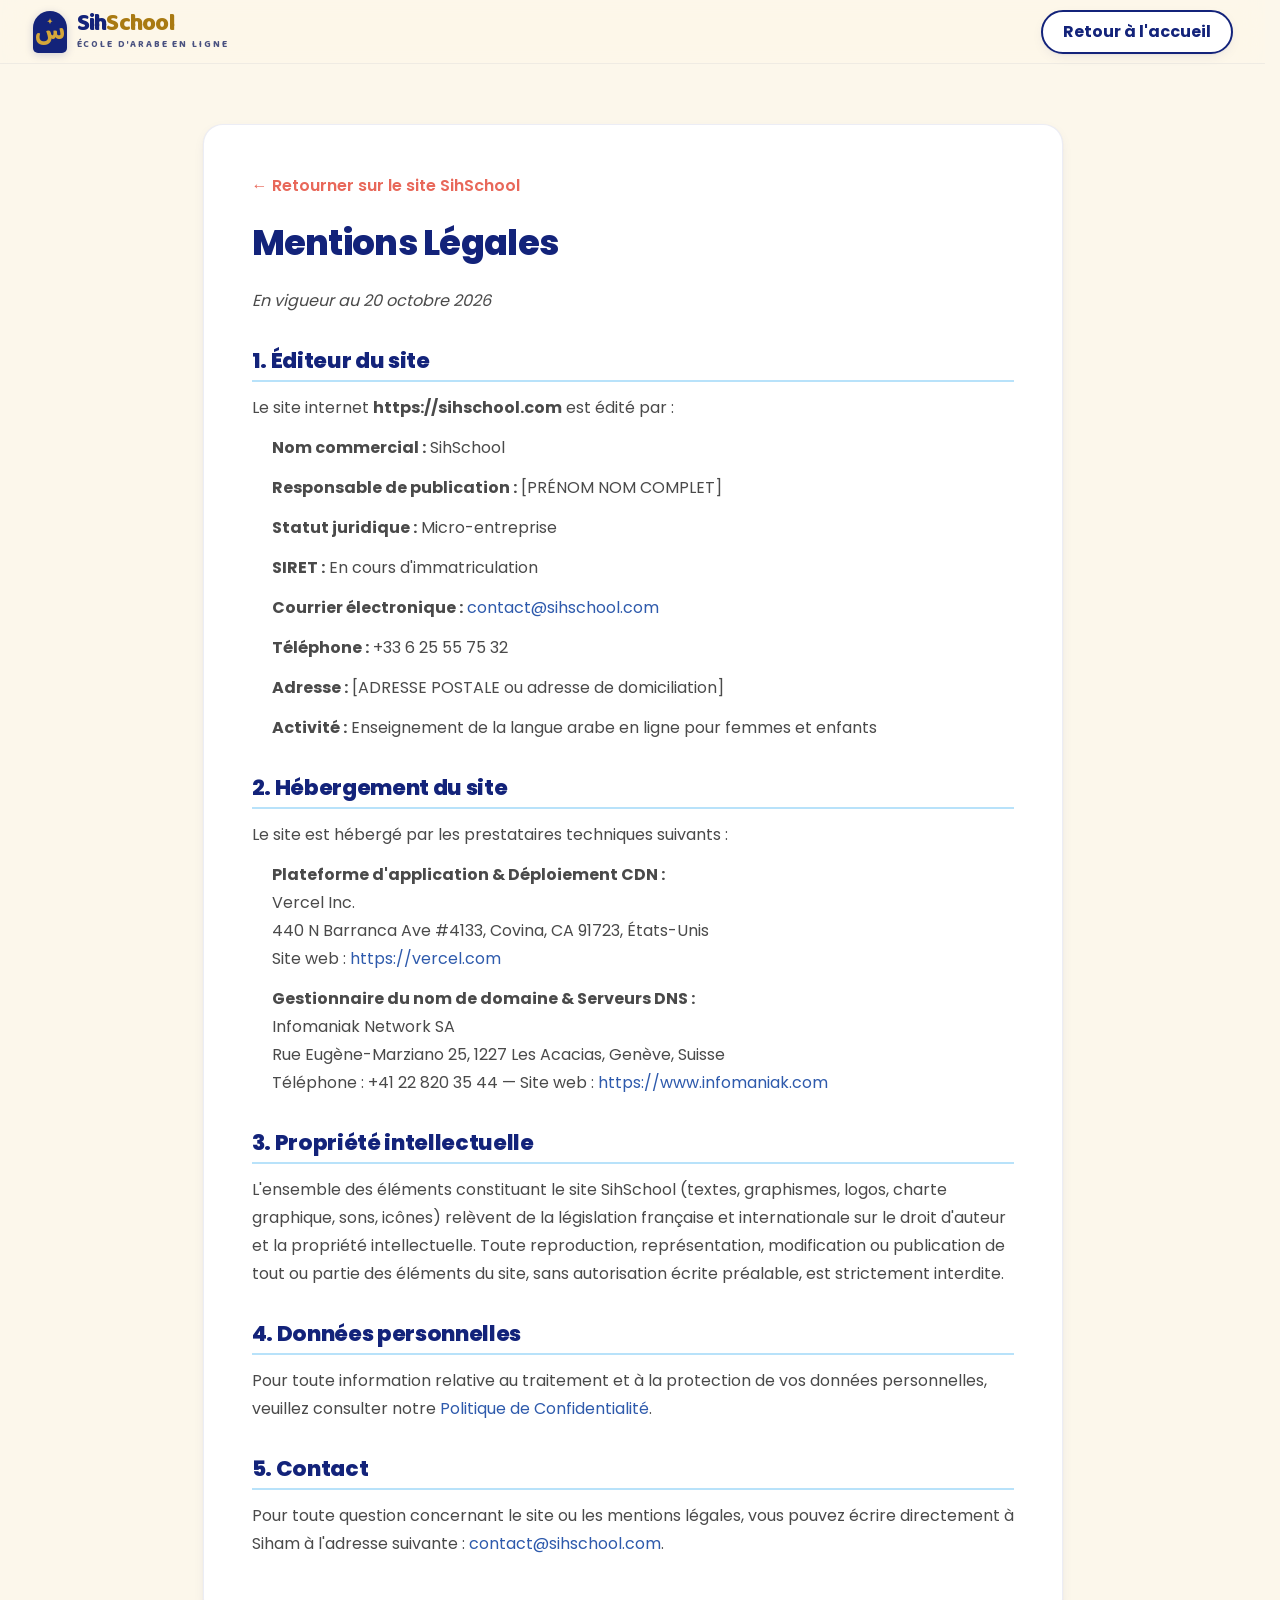
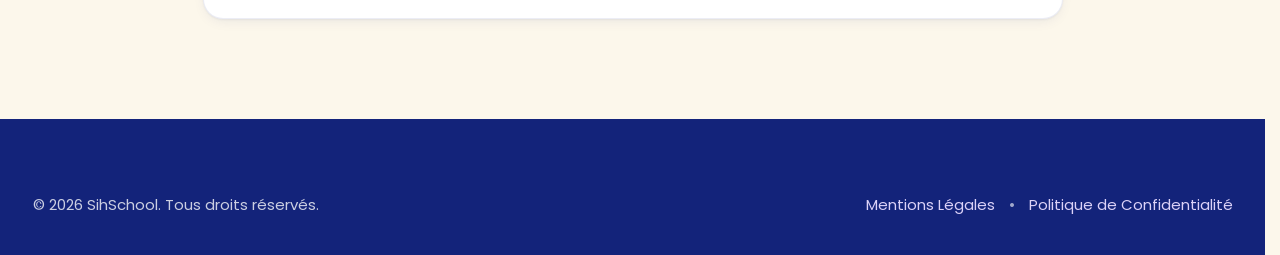
==== commit 394e7df6: "Nouveau numéro de téléphone / WhatsApp : 06 25 55 75 32 Co-Authored-By: Claude Opus 5.5 <noreply@ant" ====
--- a/mentions-legales.html
+++ b/mentions-legales.html
@@ -100,7 +100,7 @@
           <li><strong>Statut juridique :</strong> Micro-entreprise</li>
           <li><strong>SIRET :</strong> En cours d'immatriculation</li>
           <li><strong>Courrier électronique :</strong> <a href="mailto:contact@sihschool.com">contact@sihschool.com</a></li>
-          <li><strong>Téléphone :</strong> +33 7 57 58 91 12</li>
+          <li><strong>Téléphone :</strong> +33 6 25 55 75 32</li>
           <li><strong>Adresse :</strong> [ADRESSE POSTALE ou adresse de domiciliation]</li>
           <li><strong>Activité :</strong> Enseignement de la langue arabe en ligne pour femmes et enfants</li>
         </ul>
--- a/css/style.css
+++ b/css/style.css
@@ -3095,7 +3095,10 @@
   line-height: 1.45;
   box-shadow: 0 16px 36px -12px rgba(19, 35, 122, 0.55);
   transform: translate3d(-50%, calc(100% + 40px), 0);
-  transition: transform 420ms var(--ease);
+  opacity: 0;
+  visibility: hidden;
+  pointer-events: none;
+  transition: transform 420ms var(--ease), opacity 250ms ease, visibility 0s linear 420ms;
 }
 
 .toast-notice.is-error {
@@ -3103,7 +3106,13 @@
   border-color: var(--c-coral);
 }
 
-.toast-notice.show { transform: translate3d(-50%, 0, 0); }
+.toast-notice.show {
+  opacity: 1;
+  visibility: visible;
+  pointer-events: auto;
+  transform: translate3d(-50%, 0, 0);
+  transition-delay: 0s;
+}
 
 /* ==========================================================================
    MOUVEMENT RÉDUIT : pas de flottement, parallaxe, pulsation ni compteur ;
@@ -3178,3 +3187,74 @@
   .nav-link::after { left: 7px; right: 7px; }
   .nav-cta .btn { white-space: nowrap; }
 }
+
+/* ================= REFONTE ESTHÉTIQUE ================= */
+.top-bar a { display: inline-flex; align-items: center; min-height: 44px; padding-inline: 4px; }
+
+.btn-coral { background: linear-gradient(135deg, #EC7A6D 0%, var(--c-coral) 55%, #DF5D4F 100%); }
+@media (hover: hover) and (pointer: fine) {
+  .btn-coral:hover { background: linear-gradient(135deg, #E8685A 0%, var(--c-coral-hover) 100%); }
+}
+.btn-secondary { border-color: var(--c-night-blue); }
+
+.section-header .ar-badge, .split-content .ar-badge { color: var(--c-gold-text); }
+
+.course-card, .why-card, .step-card, .benefit-card, .pricing-card, .stat-card, .faq-item {
+  border-radius: var(--radius-card);
+  border: 1px solid rgba(19, 35, 122, 0.07);
+  box-shadow: var(--shadow-card);
+}
+
+/* Grande lettre arabe en filigrane doré */
+.course-card { position: relative; overflow: hidden; isolation: isolate; }
+.course-card .card-letter {
+  position: absolute;
+  top: -18px;
+  right: -6px;
+  z-index: -1;
+  width: auto;
+  height: auto;
+  background: none;
+  font-size: 9rem;
+  color: var(--c-gold);
+  opacity: 0.16;
+  pointer-events: none;
+}
+
+/* Pastilles d'icônes pastel */
+.testimonial-emoji {
+  display: grid;
+  place-items: center;
+  width: 72px;
+  height: 72px;
+  margin-inline: auto;
+  border-radius: 22px;
+  background: var(--c-lavender);
+  color: var(--c-violet);
+}
+.testimonial-emoji .icon { width: 32px; height: 32px; }
+
+/* Tarifs */
+.pricing-card:not(.featured) { background: #FFFFFF; box-shadow: var(--shadow-sm); }
+.pricing-card.featured .price-val { color: var(--c-night-blue); font-size: clamp(3.25rem, 2.6rem + 2.6vw, 4.5rem); }
+.pricing-badge-pill { background: var(--c-yellow); color: var(--c-night-blue); }
+@media (min-width: 768px) {
+  .pricing-card.featured { transform: scale(1.04); z-index: 1; }
+  .reveal.is-visible.pricing-card.featured { animation: none; }
+}
+
+/* Étoiles dorées dans les sections */
+.section-stars { position: absolute; inset: 0; pointer-events: none; overflow: hidden; }
+.sec-star { position: absolute; fill: var(--c-gold); opacity: 0.55; animation: twinkle 4s ease-in-out infinite; }
+.sec-star.s1 { top: 10%; left: 6%; width: 14px; height: 14px; }
+.sec-star.s2 { top: 22%; right: 8%; width: 18px; height: 18px; animation-delay: -1.5s; }
+.sec-star.s3 { bottom: 12%; left: 14%; width: 11px; height: 11px; animation-delay: -2.6s; }
+.section-stars ~ .container { position: relative; }
+
+/* Footer */
+.footer-links-list a, .footer-legal-links a { color: #DCD2F8; }
+
+@media (prefers-reduced-motion: reduce) {
+  .sec-star { animation: none !important; }
+  .btn-coral::after { display: none; }
+}
